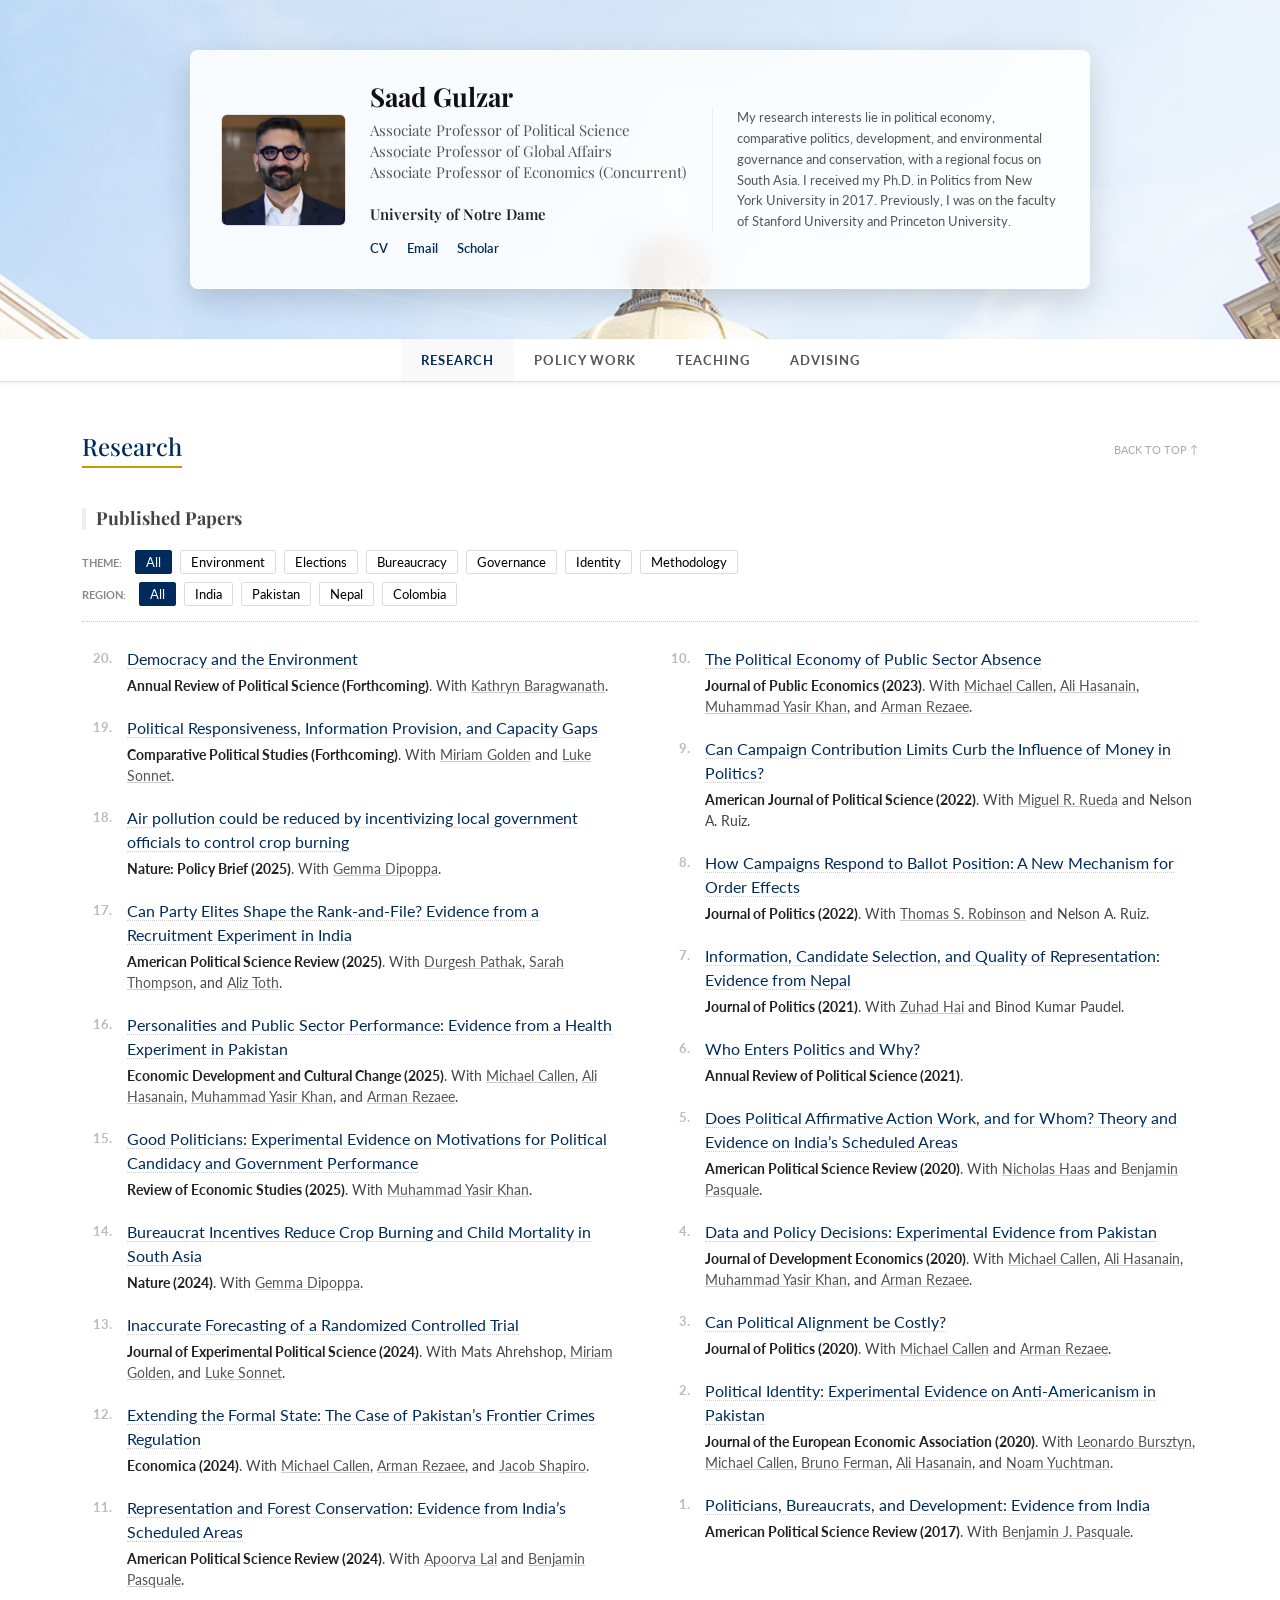
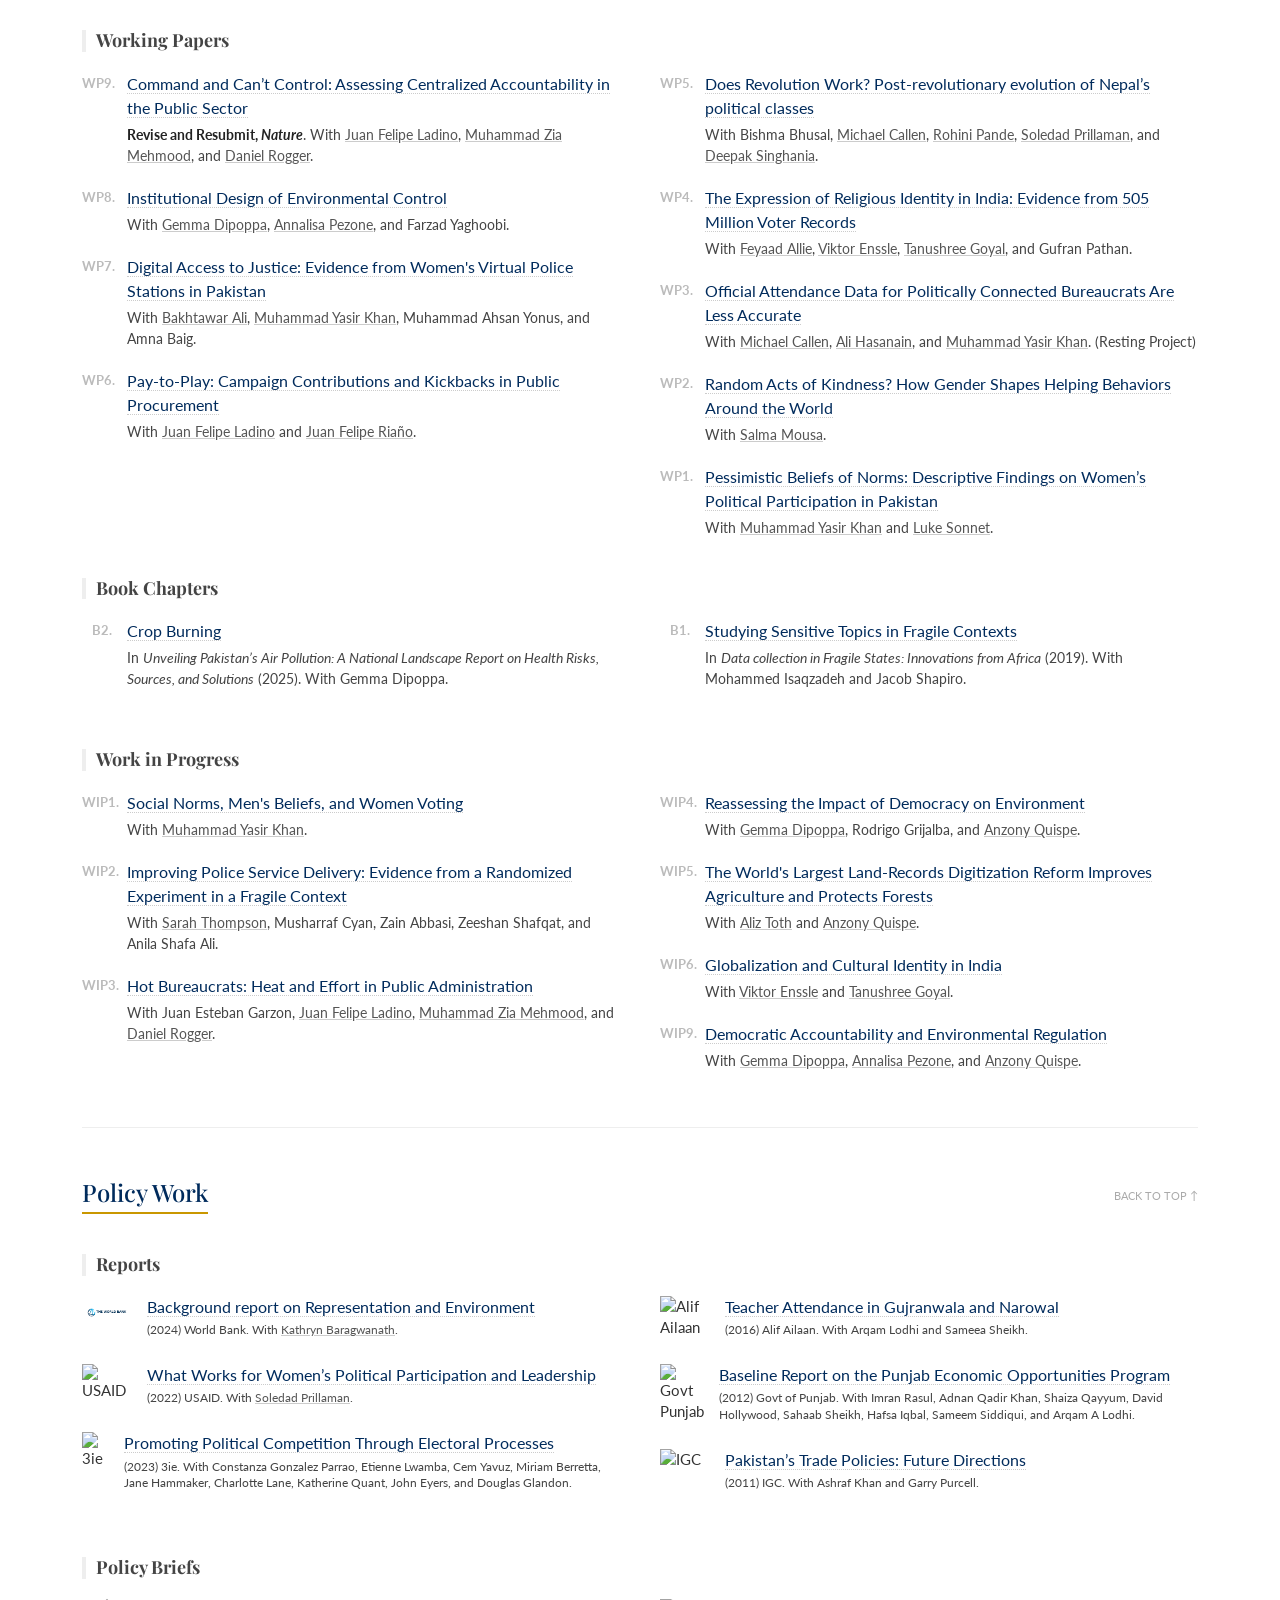
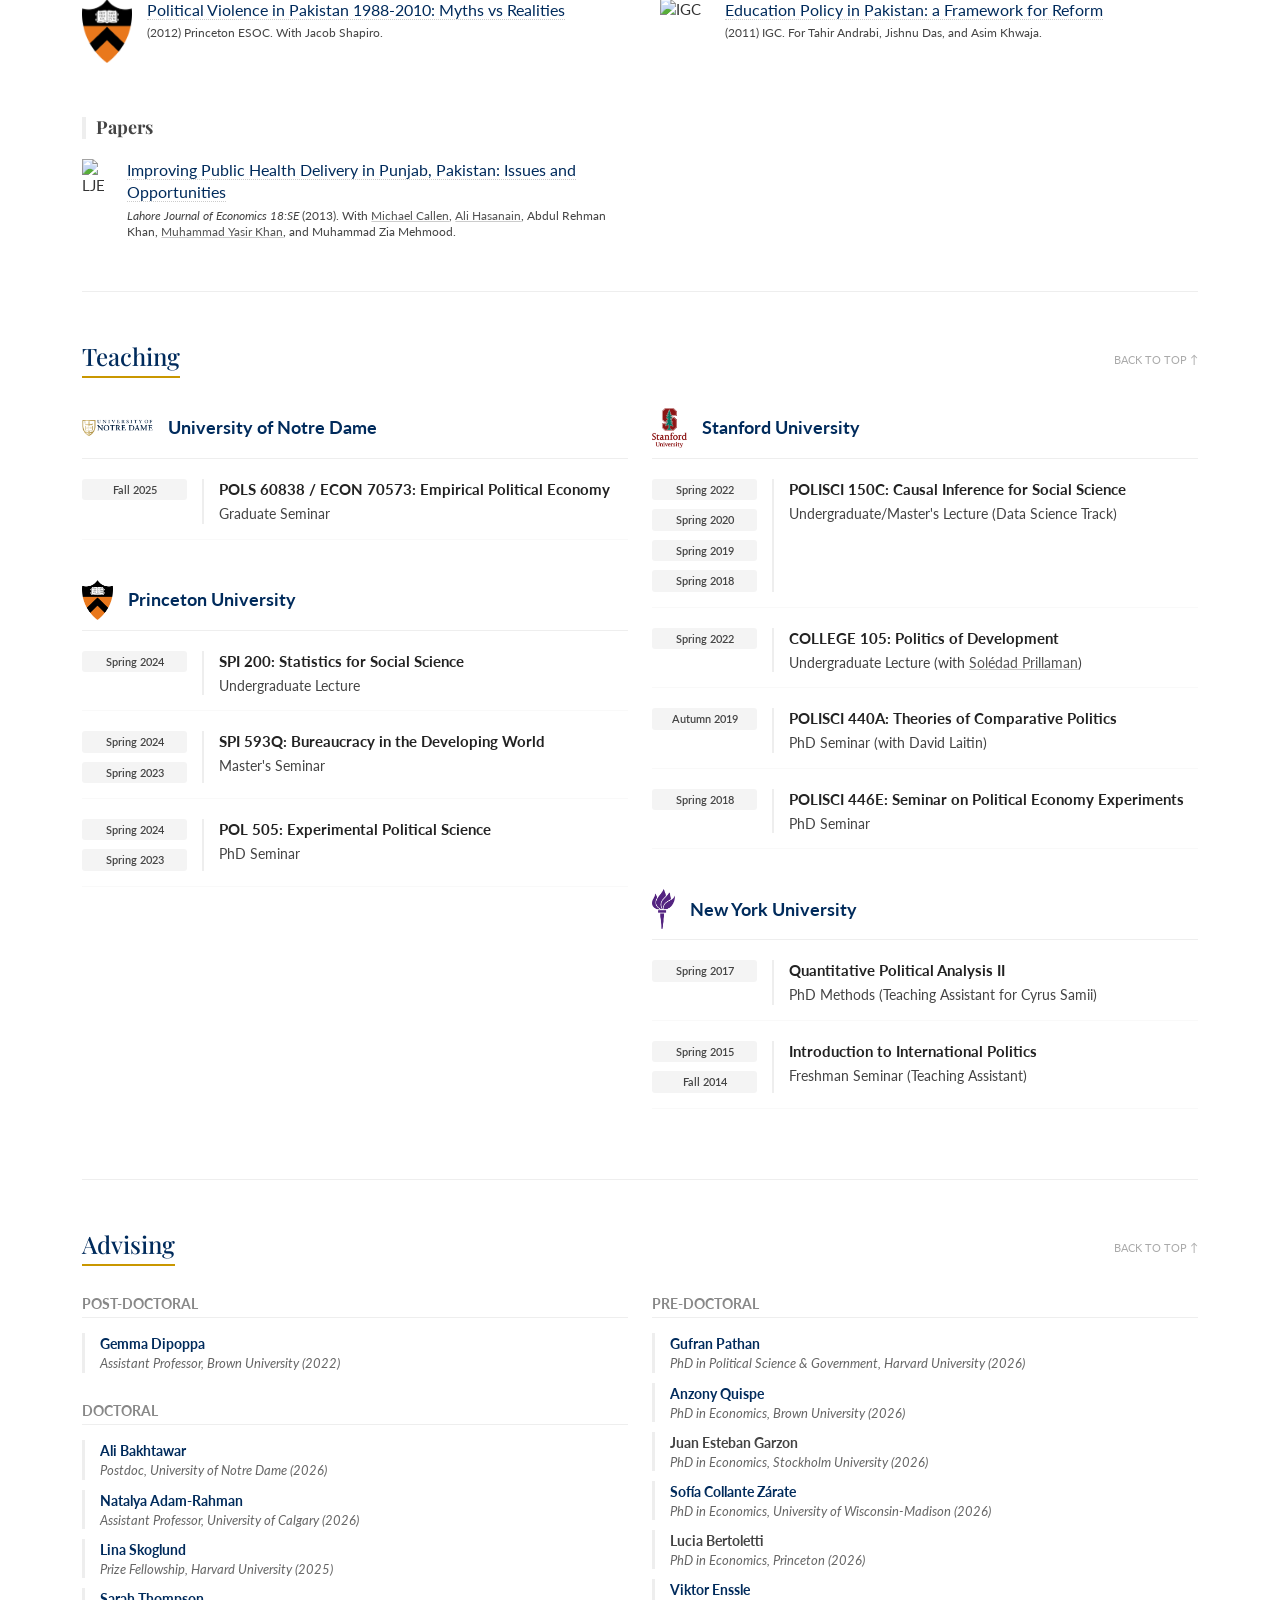
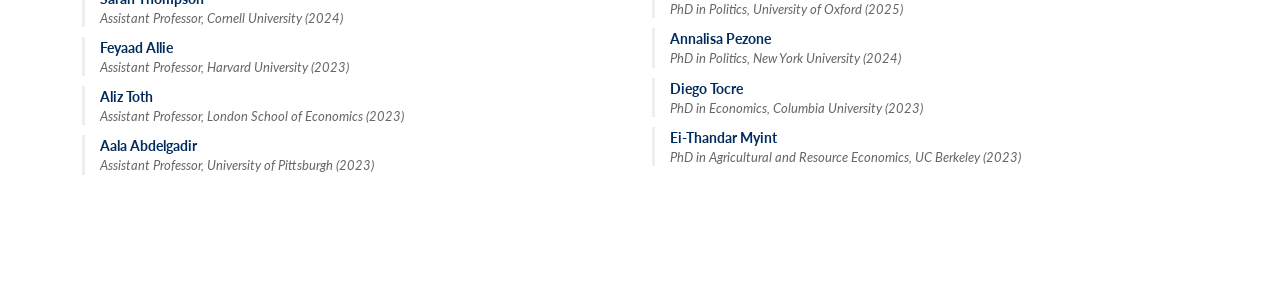
==== index.html @ e0cb3072 "Update WP7 links and abstract to DOI Replace local project page links for WP7 with the DOI (https://" ====
<!doctype html>
<html lang="en">
<head>
    <meta charset="utf-8">
    <meta name="viewport" content="width=device-width, initial-scale=1, shrink-to-fit=no">
    <title>Saad Gulzar - University of Notre Dame</title>

    <link href="https://fonts.googleapis.com/css2?family=Lato:wght@300;400;700&family=Playfair+Display:wght@400;700&display=swap" rel="stylesheet">
    
    <script src="https://kit.fontawesome.com/c353c259e6.js" crossorigin="anonymous"></script>
    <link href="https://cdn.jsdelivr.net/npm/bootstrap@5.2.3/dist/css/bootstrap.min.css" rel="stylesheet">

    <style>

        

        /* ABSTRACT ARROW STYLE */
        .abstract-icon {
            color: #ccc;
            font-size: 12px;
            margin-left: 8px;
            cursor: pointer;
            transition: color 0.2s, transform 0.2s;
        }
        .abstract-icon:hover {
            color: var(--nd-gold);
        }
        /* Rotates arrow when open */
        .abstract-icon.open {
            transform: rotate(180deg); 
            color: var(--nd-gold);
        }
        
        /* === NEW POLICY BADGES === */
        .type-badge {
            display: inline-block;
            font-size: 10px;
            font-weight: 700;
            text-transform: uppercase;
            letter-spacing: 1px;
            padding: 3px 8px;
            border-radius: 2px;
            margin-bottom: 6px;
            color: #fff;
        }
        .bg-paper { background-color: var(--nd-blue); }
        .bg-report { background-color: var(--nd-gold); }
        .bg-brief { background-color: #666; }
        
        
        /* === GLOBAL VARIABLES & RESET === */
        :root { --nd-blue: #002b5c; --nd-gold: #c99700; }
        html { scroll-behavior: smooth; }
        body { font-family: 'Lato', sans-serif; color: #333; background-color: #fff; line-height: 1.4; font-size: 15px; }
        a { color: var(--nd-blue); text-decoration: none; transition: color 0.2s; }
        a:hover { color: var(--nd-gold); }

        /* === BANNER (COMPACT & CLEAN) === */
        .banner-section { 
            background-image: url('img/banner.jpg'); /* ENSURE THIS FILE EXISTS */
            background-size: cover;
            background-position: center;
            background-attachment: fixed; /* Parallax effect */
            padding: 50px 0; /* Reduced padding for compact look */
            border-bottom: none; 
            color: #333;
        }
        .profile-box {
            /* Glassmorphism Effect */
            background-color: rgba(255, 255, 255, 0.85); 
            backdrop-filter: blur(12px); 
            -webkit-backdrop-filter: blur(12px);
            
            padding: 30px; /* Reduced internal padding */
            border-radius: 8px;
            box-shadow: 0 10px 30px rgba(0,0,0,0.15); 
            border: 1px solid rgba(255, 255, 255, 0.6); 
            
            max-width: 900px;
            margin: 0 auto;
        }
        /* Smaller profile image */
        .profile-img { 
            width: 125px; 
            height: auto; 
            border-radius: 6px; 
            border: 1px solid rgba(0,0,0,0.1); 
        }
        h1 { font-family: 'Playfair Display', serif; font-size: 26px; font-weight: 700; margin-bottom: 8px; color: #111; }
        
        /* CLEAN DESIGNATION (No Border) */
        .designation { 
            font-family: 'Playfair Display', serif; 
            font-size: 15px; 
            color: #555; 
            margin-bottom: 12px; 
            line-height: 1.4;
            /* Border removed */
        }
        .icon-row a { margin-right: 15px; font-weight: 600; font-size: 13px; color: var(--nd-blue); }
        .icon-row a:hover { color: var(--nd-gold); }

        /* === STICKY NAVIGATION === */
        .sticky-nav { 
            position: sticky; top: 0; background: #fff; z-index: 1000; 
            border-bottom: 1px solid #ddd; padding: 0;
            box-shadow: 0 2px 5px rgba(0,0,0,0.05);
        }
        .nav-link { color: #555; font-weight: 700; text-transform: uppercase; font-size: 13px; letter-spacing: 1px; padding: 12px 20px !important; }
        .nav-link:hover, .nav-link.active { color: var(--nd-blue); background: #f9f9f9; }

        /* === SECTION STYLING === */
        section { padding: 50px 0; border-bottom: 1px solid #eee; }
        .section-header { 
            font-family: 'Playfair Display', serif; 
            font-size: 24px; color: var(--nd-blue); 
            margin-bottom: 30px; 
            border-bottom: 2px solid var(--nd-gold); 
            display: inline-block; padding-bottom: 5px;
        }
        .sub-header {
            font-family: 'Playfair Display', serif;
            font-size: 18px; color: #444;
            margin-top: 40px; margin-bottom: 20px;
            font-weight: 700; border-left: 4px solid #eee; padding-left: 10px;
        }
        .back-to-top { float: right; font-size: 11px; text-transform: uppercase; color: #aaa; margin-top: 10px; }

        /* === RESEARCH LIST STYLES === */
        .item-row { margin-bottom: 18px; display: flex; align-items: flex-start; line-height: 1.5; }
        .item-number { width: 30px; font-weight: 700; color: #bbb; flex-shrink: 0; font-size: 13px; text-align: right; margin-right: 15px; padding-top: 2px; }
        
        /* Paper Title: Link style, not bold */
        .item-title { 
            font-weight: 400; /* Not bold */
            font-size: 16px; 
            color: var(--nd-blue); 
            text-decoration: none; 
            border-bottom: 1px dotted #ccc; /* Subtle hint it's a link */
        }
        .item-title:hover { 
            color: var(--nd-gold); 
            text-decoration: none; 
            border-bottom: 1px solid var(--nd-gold); 
        }

        /* Abstract Arrow */
        .abstract-trigger { 
            cursor: pointer; 
            color: var(--nd-gold); 
            font-size: 14px; 
            margin-left: 8px; 
            vertical-align: middle;
            transition: transform 0.2s;
            display: inline-block;
        }
        .abstract-trigger:hover { transform: translateY(2px); }

        /* Meta Data */
        .item-meta { font-size: 14px; color: #444; margin-top: 4px; }
        .item-meta strong { font-weight: 700; color: #222; } /* Journal/Year Bold */
        .item-meta a { color: #555; text-decoration: underline; text-decoration-color: #ccc; }
        .item-meta a:hover { color: var(--nd-blue); text-decoration-color: var(--nd-blue); }

        .abstract-text { display: none; background: #f9f9f9; padding: 15px; margin-top: 8px; border-left: 3px solid var(--nd-gold); font-size: 13px; line-height: 1.6; color: #555; }
        /* === FILTERS === */
        .filter-container { margin-bottom: 25px; padding-bottom: 15px; border-bottom: 1px dotted #ccc; font-size: 13px; }
        .filter-label { font-weight: 700; color: #888; margin-right: 10px; text-transform: uppercase; font-size: 11px; }
        .filter-btn { border: 1px solid #ddd; background: #fff; padding: 2px 10px; margin-right: 5px; border-radius: 2px; cursor: pointer; transition: all 0.2s; }
        .filter-btn:hover { background: #f0f0f0; }
        .filter-btn.active { background: var(--nd-blue); color: #fff; border-color: var(--nd-blue); }

        /* === POLICY LIST (Compact) === */
        .policy-item { 
            display: flex; 
            align-items: flex-start; 
            margin-bottom: 25px; 
            -webkit-column-break-inside: avoid; /* Chrome, Safari */
            page-break-inside: avoid;           /* Legacy */
            break-inside: avoid;                /* Standard */
        }
        .policy-logo { width: 60px; margin-right: 20px; mix-blend-mode: multiply; }
        .policy-type { font-size: 10px; text-transform: uppercase; letter-spacing: 1px; color: var(--nd-gold); font-weight: 700; display: block; }

        /* === TEACHING LIST (Timeline) === */
        .teach-item { display: flex; margin-bottom: 20px; border-bottom: 1px solid #f9f9f9; padding-bottom: 15px; }
        .teach-left { width: 120px; flex-shrink: 0; padding-right: 15px; display: flex; flex-direction: column; gap: 5px; }
        .teach-right { flex-grow: 1; border-left: 2px solid #eee; padding-left: 15px; }
        .syl-btn { background: #f4f4f4; color: #444; font-size: 11px; padding: 3px 8px; border-radius: 3px; display: block; text-align: center; font-weight: 600; }
        .syl-btn:hover { background: var(--nd-blue); color: white; }
        .univ-logo-header { display: flex; align-items: center; margin-bottom: 20px; margin-top: 30px; border-bottom: 1px solid #eee; padding-bottom: 10px; }
        .univ-logo-img { height: 40px; width: auto; margin-right: 15px; }

        /* === ADVISING LIST === */
        .adv-list { list-style: none; padding: 0; margin: 0; }
        .adv-item { margin-bottom: 10px; padding-left: 15px; border-left: 3px solid #eee; }
        .adv-item:hover { border-left-color: var(--nd-gold); }
        .adv-name { font-weight: 700; color: var(--nd-blue); font-size: 14px; }
        .adv-role { font-size: 13px; color: #666; font-style: italic; }

    </style>
</head>
<body data-bs-spy="scroll" data-bs-target="#main-nav" tabindex="0">

    <div id="top"></div>

    <div class="banner-section">
        <div class="container">
            <div class="profile-box">
                <div class="row align-items-center">
                    <div class="col-md-auto text-center">
                        <img src="img/profile.jpg" class="profile-img" alt="Saad Gulzar">
                    </div>
                    <div class="col-md">
                        <h1>Saad Gulzar</h1>
                        <div class="designation">
                            Associate Professor of Political Science<br>
                            Associate Professor of Global Affairs<br>
                            Associate Professor of Economics (Concurrent)<br>
                            <br>
                            <span style="color:#222; font-weight:600;">University of Notre Dame</span>
                        </div>
                        <div class="icon-row">
                            <a href="https://www.dropbox.com/s/llr8e84hqq7j7yv/Saad%20Gulzar_CV.pdf?raw=1"><i class="fas fa-file-alt"></i> CV</a>
                            <a href="mailto:sgulzar@nd.edu"><i class="fa-solid fa-envelope"></i> Email</a>
                            <a href="https://scholar.google.com/citations?user=EDq5FvQAAAAJ"><i class="fas fa-graduation-cap"></i> Scholar</a>
                        </div>
                    </div>
                    <div class="col-md-5 ps-4" style="font-size:13px; color:#555; border-left:1px solid #eee; line-height:1.6;">
                        My research interests lie in political economy, comparative politics, development, and environmental governance and conservation, with a regional focus on South Asia. I received my Ph.D. in Politics from New York University in 2017. Previously, I was on the faculty of Stanford University and Princeton University.
                    </div>
                </div>
            </div>
        </div>
    </div>

    <nav id="main-nav" class="sticky-nav">
        <div class="container">
            <ul class="nav justify-content-center">
                <li><a class="nav-link" href="#research">Research</a></li>
                <li><a class="nav-link" href="#policy">Policy Work</a></li>
                <li><a class="nav-link" href="#teaching">Teaching</a></li>
                <li><a class="nav-link" href="#advising">Advising</a></li>
            </ul>
        </div>
    </nav>

    <div class="container">
   


<section id="research">
            <a href="#top" class="back-to-top">Back to top ↑</a>
            <h2 class="section-header">Research</h2>

            <h3 class="sub-header" style="margin-top: 10px; margin-bottom: 20px;">Published Papers</h3>

            <div class="filter-container">
                <div class="mb-2">
                    <span class="filter-label">Theme:</span>
                    <button class="filter-btn active" onclick="setTheme('all', this)">All</button>
                    <button class="filter-btn" onclick="setTheme('env', this)">Environment</button>
                    <button class="filter-btn" onclick="setTheme('elec', this)">Elections</button>
                    <button class="filter-btn" onclick="setTheme('bur', this)">Bureaucracy</button>
                    <button class="filter-btn" onclick="setTheme('gov', this)">Governance</button>
                    <button class="filter-btn" onclick="setTheme('id', this)">Identity</button>
                    <button class="filter-btn" onclick="setTheme('meth', this)">Methodology</button>
                </div>
                <div>
                    <span class="filter-label">Region:</span>
                    <button class="filter-btn active" onclick="setRegion('all', this)">All</button>
                    <button class="filter-btn" onclick="setRegion('india', this)">India</button>
                    <button class="filter-btn" onclick="setRegion('pak', this)">Pakistan</button>
                    <button class="filter-btn" onclick="setRegion('nepal', this)">Nepal</button>
                    <button class="filter-btn" onclick="setRegion('col', this)">Colombia</button>
                </div>
            </div>
            
            <div id="published-list" class="two-column-list">

                <div class="item-row theme-env theme-elec region-global">
                    <div class="item-number">20.</div>
                    <div class="item-content">
                        <a href="https://www.dropbox.com/scl/fi/ixtd61dhbb4wusa5i7g0f/BaragwanathGulzar_ARPS.pdf?rlkey=s36r2eizps2vbx0x2klvs8dus&raw=1" class="item-title" target="_blank">Democracy and the Environment</a>
                        <i class="fas fa-chevron-down abstract-trigger" onclick="toggleAbs('abs20')"></i>
                        <div class="item-meta">
                            <strong>Annual Review of Political Science (Forthcoming)</strong>. With <a href="https://kathrynbaragwanath.com/">Kathryn Baragwanath</a>.
                        </div>
                        <div id="abs20" class="abstract-text">
                            We survey research on the relationship between democracy and the environment. The first part of our review examines how democratic systems influence environmental outcomes. We show scholars find, at best, a weakly positive correlation between democracy and environment, with little support for the proposed Democratic Environmental Kuznets Curve, a finding we confirm with new data. We argue that democracy is too coarse a category to capture variation in environmental outcomes. Therefore, the second part of the review surveys how specific institutional features structure principal-agent relationships between citizens, leaders, and organized groups. We showcase that effective environmental governance depends on institutions that align incentives, reduce informational asymmetries, and match temporal horizons. These can arise in democracies but can also, under particular conditions, appear in autocratic contexts such as China, where state capacity and political incentives have aligned to produce targeted improvements. We conclude by identifying key open questions and promising directions for future research.
                            <div class="mt-3 pt-2 border-top small">
                                <a href="https://doi.org/10.1146/annurev-polisci-100325-075938" target="_blank" style="font-weight:700; text-transform:uppercase; font-size:11px;">LINK TO JOURNAL <i class="fas fa-external-link-alt fa-xs"></i></a>
                            </div>
                        </div>
                    </div>
                </div>

                <div class="item-row theme-elec region-pak">
                    <div class="item-number">19.</div>
                    <div class="item-content">
                        <a href="https://www.dropbox.com/scl/fi/bfklqn3u2ifhl5fsngqno/GoldenGulzarSonnet_Capacity.pdf?rlkey=86t9r06hsjur8zs43l7enwdh1&raw=1" class="item-title" target="_blank">Political Responsiveness, Information Provision, and Capacity Gaps</a>
                        <i class="fas fa-chevron-down abstract-trigger" onclick="toggleAbs('abs19')"></i>
                        <div class="item-meta">
                            <strong>Comparative Political Studies (Forthcoming)</strong>. With <a href="http://www.golden.polisci.ucla.edu/">Miriam Golden</a> and <a href="http://lukesonnet.github.io/">Luke Sonnet</a>.
                        </div>
                        <div id="abs19" class="abstract-text">
                            To investigate whether lack of information is one reason politicians may be unresponsive to voter preferences, we conduct a randomized control trial with senior politicians in Pakistan that collects citizen preferences using Interactive Voice Response (IVR). IVR allows politicians to script questions for citizens and allows the latter to respond on their cell phones. There is strong politician interest in soliciting opinions via IVR; additionally, response rates by citizens are relatively high. Nonetheless, politicians fail to use the new information to modify on-the-ground engagement with voters or service delivery. Nor do we observe improvements in citizen evaluations of politicians or in their electoral support for them. A forecasting exercise shows that experts find these null outcomes unexpected. Our findings reveal that even eager and informed politicians may be unable to respond to citizen preferences due to institutional capacity constraints, highlighting limits of information-centric theories of accountability.
                            <div class="mt-3 pt-2 border-top small">
                                <a href="https://doi.org/10.1177/00104140251381745" target="_blank" style="font-weight:700; text-transform:uppercase; font-size:11px; display:block; margin-bottom:8px;">LINK TO JOURNAL <i class="fas fa-external-link-alt fa-xs"></i></a>
                                <ul class="list-unstyled mb-0 text-muted">
                                    <li><i class="fas fa-angle-right fa-xs me-2"></i><a href="https://www.povertyactionlab.org/evaluation/using-mobile-phones-connect-politicians-and-voters-pakistan">Project summary at JPAL</a></li>
                                    <li><i class="fas fa-angle-right fa-xs me-2"></i><span>Pilot report for IGC</span></li>
                                </ul>
                            </div>
                        </div>
                    </div>
                </div>

                <div class="item-row theme-env theme-gov theme-bur region-pak">
                    <div class="item-number">18.</div>
                    <div class="item-content">
                        <a href="https://www.dropbox.com/scl/fi/7059fqn1aoxunnb6hs4h4/DippopaGulzar_PolicyBrief.pdf?rlkey=cn2u61fiz8bnhqkfymaqf0omv&raw=1" class="item-title" target="_blank">Air pollution could be reduced by incentivizing local government officials to control crop burning</a>
                        <i class="fas fa-chevron-down abstract-trigger" onclick="toggleAbs('abs18')"></i>
                        <div class="item-meta">
                            <strong>Nature: Policy Brief (2025)</strong>. With <a href="https://www.gemmadipoppa.com/">Gemma Dipoppa</a>.
                        </div>
                        <div id="abs18" class="abstract-text">
                            Crop-residue burning in South Asia decreases by up to 14.5% when smoke from fires would affect bureaucrats’ home districts instead of neighbouring ones. Bureaucratic action to punish farmers deters future fires by a further 13%. Thus, using administrator incentives to control crop burning could guide policy towards improving air quality and reducing infant and child mortality.
                            <div class="mt-3 pt-2 border-top small">
                                <a href="https://doi.org/10.1038/d41586-025-02545-3" target="_blank" style="font-weight:700; text-transform:uppercase; font-size:11px;">LINK TO JOURNAL <i class="fas fa-external-link-alt fa-xs"></i></a>
                            </div>
                        </div>
                    </div>
                </div>

                <div class="item-row theme-elec theme-id region-india">
                    <div class="item-number">17.</div>
                    <div class="item-content">
                        <a href="https://www.dropbox.com/scl/fi/9a0sbyf839moe3bq4jcnb/GulzarPathakThompsonToth_RankandFile.pdf?rlkey=qjqd2mg7ds2kgl7un56fzqibn&raw=1" class="item-title" target="_blank">Can Party Elites Shape the Rank-and-File? Evidence from a Recruitment Experiment in India</a>
                        <i class="fas fa-chevron-down abstract-trigger" onclick="toggleAbs('abs17')"></i>
                        <div class="item-meta">
                            <strong>American Political Science Review (2025)</strong>. With <a href="http://aamaadmiparty.org/teams/durgesh-pathak/">Durgesh Pathak</a>, <a href="http://www.sarahthompson.info/">Sarah Thompson</a>, and <a href="http://aliztoth.com/">Aliz Toth</a>.
                        </div>
                        <div id="abs17" class="abstract-text">
                            Recruiting a large number of ground workers is crucial for running effective modern election campaigns. It is unclear if party leaders can shape the quality and quantity of the unpaid rank-and-file workforce as they can with prized nominations for candidates. We analyze a field experiment conducted by an Indian party that randomized recruitment messages reaching 1% of a 13-million-person electorate to join its rank-and-file. Contrary to concerns that parties can only attract a few poor-quality volunteers, we show that elite efforts can shape the rank-and-file. In fact, specific strategies can increase the size, enhance the gender and ethnic diversity, and broaden the education and political skills of recruits. Strategies that signal gender inclusiveness have a lasting impact on some dimensions up to three years later. Taken together, this paper provides the first causal evidence that rank-and-file recruitment is an opportunity for elites to shape long-term party development.
                            <div class="mt-3 pt-2 border-top small">
                                <a href="https://doi.org/10.1017/S0003055424000649" target="_blank" style="font-weight:700; text-transform:uppercase; font-size:11px;">LINK TO JOURNAL <i class="fas fa-external-link-alt fa-xs"></i></a>
                            </div>
                        </div>
                    </div>
                </div>

                <div class="item-row theme-bur theme-gov region-pak">
                    <div class="item-number">16.</div>
                    <div class="item-content">
                        <a href="https://www.journals.uchicago.edu/doi/10.1086/731673" class="item-title" target="_blank">Personalities and Public Sector Performance: Evidence from a Health Experiment in Pakistan</a>
                        <i class="fas fa-chevron-down abstract-trigger" onclick="toggleAbs('abs16')"></i>
                        <div class="item-meta">
                            <strong>Economic Development and Cultural Change (2025)</strong>. With <a href="https://sites.google.com/view/michaelcallen/home">Michael Callen</a>, <a href="http://www.alihasanain.com/">Ali Hasanain</a>, <a href="https://sites.google.com/view/yasirkhan">Muhammad Yasir Khan</a>, and <a href="http://econweb.ucsd.edu/~arezaee/">Arman Rezaee</a>.
                        </div>
                        <div id="abs16" class="abstract-text">
                            This paper provides evidence that the personalities of policymakers matter for policy. Three results support the relevance of personalities for policy. First, doctors with higher Big Five and Perry Public Sector Motivation scores attend work more and falsify inspection reports less. Second, health inspectors who score higher on these measures exhibit larger treatment responses to increased monitoring. Last, senior health officials with higher personality scores respond more to data on staff absence by compelling better subsequent attendance. These results suggest that interpersonal differences matter are consequential for state performance.
                            <div class="mt-3 pt-2 border-top small">
                                <a href="https://www.journals.uchicago.edu/doi/10.1086/731673" target="_blank" style="font-weight:700; text-transform:uppercase; font-size:11px; display:block; margin-bottom:8px;">LINK TO JOURNAL <i class="fas fa-external-link-alt fa-xs"></i></a>
                                <ul class="list-unstyled mb-0 text-muted">
                                    <li><i class="fas fa-angle-right fa-xs me-2"></i><a href="http://cega.berkeley.edu/research/worker-personalities-and-health-system-quality-in-pakistan/">Paper summary at CEGA, University of California</a></li>
                                    <li><i class="fas fa-angle-right fa-xs me-2"></i><span>Project Brief at IGC</span></li>
                                    <li><i class="fas fa-angle-right fa-xs me-2"></i><a href="http://www.theguardian.com/global-development-professionals-network/2014/sep/09/personality-test-public-health-pakistan">Coverage in The Guardian</a></li>
                                    <li><i class="fas fa-angle-right fa-xs me-2"></i><span>Blog post at IDEAS</span></li>
                                </ul>
                            </div>
                        </div>
                    </div>
                </div>

                <div class="item-row theme-elec theme-gov region-pak">
                    <div class="item-number">15.</div>
                    <div class="item-content">
                        <a href="https://www.dropbox.com/scl/fi/dvhpeg778crdrwew4f60p/gulzarkhan_goodpoliticians.pdf?rlkey=rerhgpmy1gdnab1bviy7dpv5p&raw=1" class="item-title" target="_blank">Good Politicians: Experimental Evidence on Motivations for Political Candidacy and Government Performance</a>
                        <i class="fas fa-chevron-down abstract-trigger" onclick="toggleAbs('abs15')"></i>
                        <div class="item-meta">
                            <strong>Review of Economic Studies (2025)</strong>. With <a href="https://sites.google.com/view/yasirkhan">Muhammad Yasir Khan</a>.
                        </div>
                        <div id="abs15" class="abstract-text">
                            How can we motivate good politicians – those that will carry out policy that is responsive to citizens’ preferences – to enter politics? In a field experiment in Pakistan, we vary how political office is portrayed to ordinary citizens. Emphasizing prosocial motives for holding political office instead of personal returns – such as the ability to help others versus enhancing one’s own respect and status – raises the likelihood that individuals run for office and that voters elect them. A year later, the treatment improves the alignment of policy with citizens’ preferences. These effects emerge only when treatments are randomly delivered in a public setting. Taken together, the results demonstrate that how politics is perceived shapes who decides to run for office, who is elected, as well the policies that democracies deliver.
                            <div class="mt-3 pt-2 border-top small">
                                <a href="https://doi.org/10.1093/restud/rdae026" target="_blank" style="font-weight:700; text-transform:uppercase; font-size:11px; display:block; margin-bottom:8px;">LINK TO JOURNAL <i class="fas fa-external-link-alt fa-xs"></i></a>
                                <ul class="list-unstyled mb-0 text-muted">
                                    <li><i class="fas fa-angle-right fa-xs me-2"></i><a href="http://www.livemint.com/Opinion/2nOI11W7RBx9pseHpf5QJJ/Understanding-why-people-contest-elections.html">Blog in Mint</a></li>
                                    <li><i class="fas fa-angle-right fa-xs me-2"></i><a href="https://www.povertyactionlab.org/evaluation/why-do-citizens-become-politicians-experimental-evidence-candidacy-pakistan">Project Summary at JPAL</a></li>
                                    <li><i class="fas fa-angle-right fa-xs me-2"></i><a href="https://www.socialscienceregistry.org/trials/685">AEA RCT Registry Entry</a></li>
                                    <li><i class="fas fa-angle-right fa-xs me-2"></i><a href="http://egap.org/registration/1576">EGAP RCT Registry Entry</a></li>
                                    <li><i class="fas fa-angle-right fa-xs me-2"></i><a href="https://www.youtube.com/watch?v=ODIb3shgpIU">Presentation at LUMS (YouTube)</a></li>
                                </ul>
                            </div>
                        </div>
                    </div>
                </div>

                <div class="item-row theme-env region-pak">
                    <div class="item-number">14.</div>
                    <div class="item-content">
                        <a href="https://www.dropbox.com/scl/fi/nraik78v5qjja37604buk/DipoppaGulzar_Nature.pdf?rlkey=hkczivo1qbx8fttjjgn1u0qrz&raw=1" class="item-title" target="_blank">Bureaucrat Incentives Reduce Crop Burning and Child Mortality in South Asia</a>
                        <i class="fas fa-chevron-down abstract-trigger" onclick="toggleAbs('abs14')"></i>
                        <div class="item-meta">
                            <strong>Nature (2024)</strong>. With <a href="https://www.gemmadipoppa.com/">Gemma Dipoppa</a>.
                        </div>
                        <div id="abs14" class="abstract-text">
                            Air pollution in South Asia is one of the largest health emergencies on the planet, responsible for two million deaths every year. Crop residue burning accounts for 40-60% of peak pollution during the winter harvest months. Despite being illegal, this practice remains widespread. Any solution to curb the problem necessitates government action at scale. We study whether leveraging the incentives of bureaucrats tasked with controlling burning can mitigate this phenomenon. Using a decade of wind, fire, and health data from satellites and DHS surveys, we show that crop burning responds to bureaucrats’ incentives: fires increase by 15% when wind is most likely to direct pollution to neighboring jurisdictions and decreases by 14.5% when it pollutes their own. These effects intensify with stronger bureaucratic incentives and capacity. We also find that bureaucrat action against burning deters future polluters, further reducing fires by 13%. Finally, using an atmospheric model, we estimate that a 1 log increase in in-utero exposure to pollution from burning increases child mortality by 30-36 deaths per 1,000 births, underscoring the importance of bureaucrat action. Contrary to growing beliefs that the problem of crop burning is intractable, these findings highlight specific ways in which existing bureaucrats, when properly incentivized, can improve environmental management and public health outcomes.
                            <div class="mt-3 pt-2 border-top small">
                                <a href="https://doi.org/10.1038/s41586-024-08046-z" target="_blank" style="font-weight:700; text-transform:uppercase; font-size:11px;">LINK TO JOURNAL <i class="fas fa-external-link-alt fa-xs"></i></a>
                            </div>
                        </div>
                    </div>
                </div>

                <div class="item-row theme-meth region-global">
                    <div class="item-number">13.</div>
                    <div class="item-content">
                        <a href="https://doi.org/10.1017/XPS.2023.28" class="item-title" target="_blank">Inaccurate Forecasting of a Randomized Controlled Trial</a>
                        <i class="fas fa-chevron-down abstract-trigger" onclick="toggleAbs('abs13')"></i>
                        <div class="item-meta">
                            <strong>Journal of Experimental Political Science (2024)</strong>. With Mats Ahrehshop, <a href="http://www.golden.polisci.ucla.edu/">Miriam Golden</a>, and <a href="http://lukesonnet.github.io/">Luke Sonnet</a>.
                        </div>
                        <div id="abs13" class="abstract-text">
                            We report results of a forecasting experiment about a randomized controlled trial that was conducted in the field. The experiment asks Ph.D. students, faculty, and policy practitioners to forecast (1) compliance rates for the RCT and (2) treatment effects of the intervention. The forecasting experiment randomizes the order of questions about compliance and treatment effects and the provision of information that a pilot experiment had been conducted which produced null results. Forecasters were excessively optimistic about treatment effects and unresponsive to item order as well as to information about a pilot. Those who declare themselves expert in the area relevant to the intervention are particularly resistant to new information that the treatment is ineffective. We interpret our results as suggesting that we should exercise caution when undertaking expert forecasting, since experts may have unrealistic expectations and may be inflexible in altering these even when provided new information.
                            <div class="mt-3 pt-2 border-top small">
                                <a href="https://doi.org/10.1017/XPS.2023.28" target="_blank" style="font-weight:700; text-transform:uppercase; font-size:11px;">LINK TO JOURNAL <i class="fas fa-external-link-alt fa-xs"></i></a>
                            </div>
                        </div>
                    </div>
                </div>

                <div class="item-row theme-gov region-pak">
                    <div class="item-number">12.</div>
                    <div class="item-content">
                        <a href="https://www.dropbox.com/scl/fi/opyyjxn3rxb1zmg0etdx8/CallenGulzarRezaeeShapiro_FCR.pdf?rlkey=lbyxd46z1lrnnl7ng2kjo8ykw&raw=1" class="item-title" target="_blank">Extending the Formal State: The Case of Pakistan’s Frontier Crimes Regulation</a>
                        <i class="fas fa-chevron-down abstract-trigger" onclick="toggleAbs('abs12')"></i>
                        <div class="item-meta">
                            <strong>Economica (2024)</strong>. With <a href="https://sites.google.com/view/michaelcallen/home">Michael Callen</a>, <a href="https://armanrezaee.github.io/">Arman Rezaee</a>, and <a href="http://princeton.edu/~jns/">Jacob Shapiro</a>.
                        </div>
                        <div id="abs12" class="abstract-text">
                            Why do modern states allow parts of their territory to be governed by non-state actors? We explore this using the Frontier Crimes Regulation (FCR) in Pakistan, a British Colonial law only abrogated in 2018, that left governance to pre-colonial tribal councils in large parts of modern day Pakistan. In areas where the FCR did not apply, the British and Pakistani state built modern political and bureaucratic institutions. Using primary legal documents, we build a dataset of when and where FCR applied between 1901 and 2012. The territorial extent of the formal state is both cleanly demarcated by this law and varies substantially over time, permitting an empirical examination of the determinants of state control. The data reveal that the Green Revolution’s potential to transform agriculture played a major role in extending the formal state. The law was repealed from areas where agricultural productivity stood to benefit the most from the Green Revolution during 1960s. This is consistent with a model where technological changes that shift the returns to control influence where states choose to govern.
                            <div class="mt-3 pt-2 border-top small">
                                <a href="https://doi.org/10.1111/ecca.12527" target="_blank" style="font-weight:700; text-transform:uppercase; font-size:11px;">LINK TO JOURNAL <i class="fas fa-external-link-alt fa-xs"></i></a>
                            </div>
                        </div>
                    </div>
                </div>

                <div class="item-row theme-env theme-gov theme-id region-india">
                    <div class="item-number">11.</div>
                    <div class="item-content">
                        <a href="https://doi.org/10.1017/S0003055423000758" class="item-title" target="_blank">Representation and Forest Conservation: Evidence from India’s Scheduled Areas</a>
                        <i class="fas fa-chevron-down abstract-trigger" onclick="toggleAbs('abs11')"></i>
                        <div class="item-meta">
                            <strong>American Political Science Review (2024)</strong>. With <a href="https://apoorvalal.github.io/">Apoorva Lal</a> and <a href="http://www.benpasquale.com/">Benjamin Pasquale</a>.
                        </div>
                        <div id="abs11" class="abstract-text">
                            How does political representation affect conservation? We argue that the mixed evidence in the literature may be driven by institutional arrangements that provide authority to marginalized communities, but do not make adequate arrangements to truly boost their voice in resource management. We study a 1996 law that created local government councils with mandated representation for India’s Scheduled Tribes, a community of 100 million. Using difference-in-differences designs, we find that the dramatic increase in ST representation led to a substantial increase in tree cover and a reduction in deforestation. We present suggestive evidence that representation enabled marginalized communities to better pursue their interests, which, unlike commercial operations such as mining, are compatible with forest conservation. While conservation policy tends to stress environmentally-focused institutions, we suggest more attention be given to umbrella institutions, such as political representation, which can address conservation and development for marginalized communities in tandem.
                            <div class="mt-3 pt-2 border-top small">
                                <a href="https://doi.org/10.1017/S0003055423000758" target="_blank" style="font-weight:700; text-transform:uppercase; font-size:11px; display:block; margin-bottom:8px;">LINK TO JOURNAL <i class="fas fa-external-link-alt fa-xs"></i></a>
                                <ul class="list-unstyled mb-0 text-muted">
                                    <li><i class="fas fa-angle-right fa-xs me-2"></i>Winner of the Paul A. Sabatier Best Award for best conference paper on science, technology, & environmental politics</li>
                                    <li><i class="fas fa-angle-right fa-xs me-2"></i><a href="https://youtu.be/U8csk3-quXI">Presentation at CEGA Evidence2Action Summit</a></li>
                                    <li><i class="fas fa-angle-right fa-xs me-2"></i><a href="https://youtu.be/7fFuyJoHcDs">Presentation at Asoka University, TCDP</a></li>
                                </ul>
                            </div>
                        </div>
                    </div>
                </div>

                <div class="item-row theme-bur theme-gov theme-elec region-pak">
                    <div class="item-number">10.</div>
                    <div class="item-content">
                        <a href="https://doi.org/10.1016/j.jpubeco.2022.104787" class="item-title" target="_blank">The Political Economy of Public Sector Absence</a>
                        <i class="fas fa-chevron-down abstract-trigger" onclick="toggleAbs('abs10')"></i>
                        <div class="item-meta">
                            <strong>Journal of Public Economics (2023)</strong>. With <a href="https://sites.google.com/view/michaelcallen/home">Michael Callen</a>, <a href="http://www.alihasanain.com/">Ali Hasanain</a>, <a href="https://sites.google.com/view/yasirkhan">Muhammad Yasir Khan</a>, and <a href="https://armanrezaee.github.io/">Arman Rezaee</a>.
                        </div>
                        <div id="abs10" class="abstract-text">
                            The paper examines how politics relates to public sector absenteeism, a chronic and intractable public service delivery problem in many developing countries. In Punjab, Pakistan, we document that political interference routinely protects doctors from sanction in the health bureaucracy, while personal connections between doctors and politicians and a lack of political competition are associated with more doctor absence. We then examine how politics impacts the success of an at-scale policy reform to combat absenteeism. We find that the reform was more effective at increasing doctor atten- dance in politically competitive constituencies, both through increased monitoring and through senior health officials more effectively responding to data on poor performing health facilities. Our results demonstrate that politics can block the success of reform; instead of lifting the poor performers up, the reform improved places that were already performing better than others. The evidence collectively points to the fundamental importance of accounting for political incentives for policy design and implementation.
                            <div class="mt-3 pt-2 border-top small">
                                <a href="https://doi.org/10.1016/j.jpubeco.2023.104816" target="_blank" style="font-weight:700; text-transform:uppercase; font-size:11px; display:block; margin-bottom:8px;">LINK TO JOURNAL <i class="fas fa-external-link-alt fa-xs"></i></a>
                                <ul class="list-unstyled mb-0 text-muted">
                                    <li><i class="fas fa-angle-right fa-xs me-2"></i><a href="http://voxeu.org/article/problem-public-sector-absenteeism">Blog post on the paper at Vox EU</a></li>
                                    <li><i class="fas fa-angle-right fa-xs me-2"></i><a href="http://www.povertyactionlab.org/evaluation/using-technology-based-solution-reduce-public-health-worker-absenteeism-pakistan">Paper Summary at JPAL</a></li>
                                </ul>
                            </div>
                        </div>
                    </div>
                </div>

                <div class="item-row theme-elec theme-gov region-col">
                    <div class="item-number">9.</div>
                    <div class="item-content">
                        <a href="https://www.dropbox.com/s/zx7569tabk52ipg/gulzarruedaruiz_campaign_contributions_limits_ajps.pdf?raw=1" class="item-title" target="_blank">Can Campaign Contribution Limits Curb the Influence of Money in Politics?</a>
                        <i class="fas fa-chevron-down abstract-trigger" onclick="toggleAbs('abs9')"></i>
                        <div class="item-meta">
                            <strong>American Journal of Political Science (2022)</strong>. With <a href="http://miguelrueda.net/">Miguel R. Rueda</a> and Nelson A. Ruiz.
                        </div>
                        <div id="abs9" class="abstract-text">
                            Over 40% of countries around the world have adopted limits on campaign contributions to curb the influence of money in politics. Yet, we have limited knowledge of whether and how these limits achieve this goal. Using a regression discontinuity design that exploits institutional rules on contribution limits in Colombian municipalities, we show that looser limits increase the number of public contracts assigned to donors to the elected candidate. This is explained by looser limits increasing the influence of top donors over the elected candidate, rather than reducing electoral competition or changing who is elected to office. We further show that looser limits worsen the quality of public contracts given to the winner’s donors: These contracts are more likely to run over their stipulated costs. Overall, this article links looser campaign contribution limits, donor kickbacks, and worse performance of contracts awarded to donors.
                            <div class="mt-3 pt-2 border-top small">
                                <a href="https://doi.org/10.1111/ajps.12596" target="_blank" style="font-weight:700; text-transform:uppercase; font-size:11px; display:block; margin-bottom:8px;">LINK TO JOURNAL <i class="fas fa-external-link-alt fa-xs"></i></a>
                                <ul class="list-unstyled mb-0 text-muted">
                                    <li><i class="fas fa-angle-right fa-xs me-2"></i><a href="https://www.dropbox.com/s/5rmm0knhoijduqm/campaign_contributions_limits.pdf?raw=1">Preprint Version</a></li>
                                    <li><i class="fas fa-angle-right fa-xs me-2"></i><a href="https://onlinelibrary.wiley.com/action/downloadSupplement?doi=10.1111%2Fajps.12596&file=ajps12596-sup-0001-Appendix.pdf">Appendix</a></li>
                                </ul>
                            </div>
                        </div>
                    </div>
                </div>

                <div class="item-row theme-elec region-col">
                    <div class="item-number">8.</div>
                    <div class="item-content">
                        <a href="https://doi.org/10.1086/715594" class="item-title" target="_blank">How Campaigns Respond to Ballot Position: A New Mechanism for Order Effects</a>
                        <i class="fas fa-chevron-down abstract-trigger" onclick="toggleAbs('abs8')"></i>
                        <div class="item-meta">
                            <strong>Journal of Politics (2022)</strong>. With <a href="https://ts-robinson.com/">Thomas S. Robinson</a> and Nelson A. Ruiz.
                        </div>
                        <div id="abs8" class="abstract-text">
                            An established finding on ballot design is that prominent positions on the ballot improves the electoral performance of parties or candidates because voters respond behaviorally to salient information. This paper presents evidence on an additional unexplored mechanism: campaigns, who act before voters, adjust their behavior when allocated a salient position on the ballot. We use a constituency-level lottery of ballot positions in Colombia and first establish that a ballot-order effect exists: campaigns randomly placed at the top earn more votes and seat shares. Second, we show that campaigns react to being placed on top of the ballot: they raise and spend more money on their campaign and spending is correlated with higher vote shares. In addition to presenting evidence for how campaigns react strategically to election administration, our results provide the first evidence for a new mechanism for the ballot-order effects examined in many previous studies.
                            <div class="mt-3 pt-2 border-top small">
                                <a href="https://doi.org/10.1086/715594" target="_blank" style="font-weight:700; text-transform:uppercase; font-size:11px; display:block; margin-bottom:8px;">LINK TO JOURNAL <i class="fas fa-external-link-alt fa-xs"></i></a>
                                <ul class="list-unstyled mb-0 text-muted">
                                    <li><i class="fas fa-angle-right fa-xs me-2"></i><a href="https://www.dropbox.com/s/hj215k9r6z2m7yf/gulzarrobinsonruiz_ballot_appendix.pdf?raw=1">Appendix</a></li>
                                </ul>
                            </div>
                        </div>
                    </div>
                </div>

                <div class="item-row theme-elec region-nepal">
                    <div class="item-number">7.</div>
                    <div class="item-content">
                        <a href="https://www.dropbox.com/s/a4fxhyq6cwm4wky/NepalCandidateSelection_jop.pdf?raw=1" class="item-title" target="_blank">Information, Candidate Selection, and Quality of Representation: Evidence from Nepal</a>
                        <i class="fas fa-chevron-down abstract-trigger" onclick="toggleAbs('abs7')"></i>
                        <div class="item-meta">
                            <strong>Journal of Politics (2021)</strong>. With <a href="http://stanford.edu/~zuhadhai/">Zuhad Hai</a> and Binod Kumar Paudel.
                        </div>
                        <div id="abs7" class="abstract-text">
                            This paper studies candidate selection by party leaders and asks whether poor information about public preferences can lead elite choices to diverge from mass opinion. Working with a political party in Nepal, we show that while elites value voter preferences, these preferences only explain one-third of elite candidate selection. Next, we embed an experiment in actual candidate selection deliberations for this party and find that party leaders not only select different candidates when polling data are presented to them, but that their updated decisions also improve the party’s vote share. The results suggest that closing the information gap between elites and voters has the power to improve the quality of representation.
                            <div class="mt-3 pt-2 border-top small">
                                <a href="https://doi.org/10.1086/711898" target="_blank" style="font-weight:700; text-transform:uppercase; font-size:11px; display:block; margin-bottom:8px;">LINK TO JOURNAL <i class="fas fa-external-link-alt fa-xs"></i></a>
                                <ul class="list-unstyled mb-0 text-muted">
                                    <li><i class="fas fa-angle-right fa-xs me-2"></i><a href="https://www.dropbox.com/s/kya1v2iwtp8unc8/NepalCandidateSelection_jop_appendix.pdf?raw=1">Appendix</a></li>
                                    <li><i class="fas fa-angle-right fa-xs me-2"></i><a href="https://doi.org/10.7910/DVN/ASF8KY">Replication Data</a></li>
                                </ul>
                            </div>
                        </div>
                    </div>
                </div>

                <div class="item-row theme-elec theme-gov theme-id region-global">
                    <div class="item-number">6.</div>
                    <div class="item-content">
                        <a href="https://doi.org/10.1146/annurev-polisci-051418-051214" class="item-title" target="_blank">Who Enters Politics and Why?</a>
                        <i class="fas fa-chevron-down abstract-trigger" onclick="toggleAbs('abs6')"></i>
                        <div class="item-meta">
                            <strong>Annual Review of Political Science (2021)</strong>.
                        </div>
                        <div id="abs6" class="abstract-text">
                            Despite the importance of politicians, empirical work rarely examines who decides to enter politics and why. This survey presents conceptual issues in measuring political entry; reviews work on individual, organizational, and institutional determinants of political entry; and summarizes the main findings and puzzles related to the representation/competence trade-off in recent microcensus studies on who runs for office. Fruitful directions for future work are highlighted throughout the article.
                            <div class="mt-3 pt-2 border-top small">
                                <a href="https://doi.org/10.1146/annurev-polisci-051418-051214" target="_blank" style="font-weight:700; text-transform:uppercase; font-size:11px;">LINK TO JOURNAL <i class="fas fa-external-link-alt fa-xs"></i></a>
                            </div>
                        </div>
                    </div>
                </div>

                <div class="item-row theme-elec theme-id theme-gov region-india">
                    <div class="item-number">5.</div>
                    <div class="item-content">
                        <a href="https://doi.org/10.1017/S0003055420000532" class="item-title" target="_blank">Does Political Affirmative Action Work, and for Whom? Theory and Evidence on India’s Scheduled Areas</a>
                        <i class="fas fa-chevron-down abstract-trigger" onclick="toggleAbs('abs5')"></i>
                        <div class="item-meta">
                            <strong>American Political Science Review (2020)</strong>. With <a href="https://wp.nyu.edu/nicholas_haas/">Nicholas Haas</a> and <a href="http://www.benpasquale.com/">Benjamin Pasquale</a>.
                        </div>
                        <div id="abs5" class="abstract-text">
                            Does political affirmative action undermine or promote development? We present the first systematic analysis of Scheduled Areas in India, home to 100 million, where local political office is reserved for the historically disadvantaged Scheduled Tribes. A newly constructed dataset of 217,000 villages allows us to probe conflicting hypotheses on the implementation of the world’s largest workfare program, the National Rural Employment Guarantee Scheme. We find that reservations deliver no worse overall outcomes, that there are large gains for targeted minorities, and that these gains come at the cost of the relatively privileged, not other minorities. We also find improvements in other pro-poor programs, including a rural roads program and general public goods. Reservations more closely align benefits to each group’s population share, allaying concerns of overcompensation for inequalities. Contrary to the expectations of skeptics, results indicate that affirmative action can redistribute both political and economic power without hindering overall development.
                            <div class="mt-3 pt-2 border-top small">
                                <a href="https://doi.org/10.1017/S0003055420000336" target="_blank" style="font-weight:700; text-transform:uppercase; font-size:11px; display:block; margin-bottom:8px;">LINK TO JOURNAL <i class="fas fa-external-link-alt fa-xs"></i></a>
                                <ul class="list-unstyled mb-0 text-muted">
                                    <li><i class="fas fa-angle-right fa-xs me-2"></i>Winner of the Lawrence Longley Award (2021)</li>
                                    <li><i class="fas fa-angle-right fa-xs me-2"></i><a href="https://www.youtube.com/watch?v=_XEw_TtQ6GU">Oxford CSAE seminar presentation</a></li>
                                    <li><i class="fas fa-angle-right fa-xs me-2"></i><a href="https://www.ideasforindia.in/topics/governance/does-political-reservation-work-and-for-whom.html">Video blog and summary at Ideas for India</a></li>
                                    <li><i class="fas fa-angle-right fa-xs me-2"></i><a href="https://www.dropbox.com/s/8nld36xcwrnuffq/scheduledareas_apsr.pdf?raw=1">Ungated Version</a></li>
                                    <li><i class="fas fa-angle-right fa-xs me-2"></i><a href="https://www.dropbox.com/s/dpuys9bba0pnos4/scheduledareas_apsr_onlineappendix.pdf?raw=1">Appendix</a></li>
                                    <li><i class="fas fa-angle-right fa-xs me-2"></i><a href="https://doi.org/10.7910/DVN/BOWEJG">Replication Data</a></li>
                                </ul>
                            </div>
                        </div>
                    </div>
                </div>

                <div class="item-row theme-bur theme-gov region-pak">
                    <div class="item-number">4.</div>
                    <div class="item-content">
                        <a href="https://www.dropbox.com/s/wa9u4paqs5jxdg8/data_policy_decisions_jde.pdf?raw=1" class="item-title" target="_blank">Data and Policy Decisions: Experimental Evidence from Pakistan</a>
                        <i class="fas fa-chevron-down abstract-trigger" onclick="toggleAbs('abs4')"></i>
                        <div class="item-meta">
                            <strong>Journal of Development Economics (2020)</strong>. With <a href="https://sites.google.com/view/michaelcallen/home">Michael Callen</a>, <a href="http://www.alihasanain.com/">Ali Hasanain</a>, <a href="https://sites.google.com/view/yasirkhan">Muhammad Yasir Khan</a>, and <a href="https://armanrezaee.github.io/">Arman Rezaee</a>.
                        </div>
                        <div id="abs4" class="abstract-text">
                            We evaluate a program in Pakistan that equips government health inspectors with a smartphone app which channels data on rural clinics to senior policy makers. The system led to rural clinics being inspected 104% more often after 6 months, but only 43.8% more often after a year, with the latter estimate not attaining significance at conventional levels. There is also no clear evidence that the increase in inspections led to increases in general staff attendance. In addition, we test whether senior officials act on the information provided by the system. Focusing only on districts where the app is deployed, we find that highlighting poorly performing facilities on a dashboard viewed by supervisors raises doctor attendance by 75%. Our results indicate that technology may be able to mobilize data to useful effect, even in low capacity settings.
                            <div class="mt-3 pt-2 border-top small">
                                <a href="https://doi.org/10.1016/j.jdeveco.2020.102523" target="_blank" style="font-weight:700; text-transform:uppercase; font-size:11px; display:block; margin-bottom:8px;">LINK TO JOURNAL <i class="fas fa-external-link-alt fa-xs"></i></a>
                                <ul class="list-unstyled mb-0 text-muted">
                                    <li><i class="fas fa-angle-right fa-xs me-2"></i><a href="https://www.dropbox.com/s/wa9u4paqs5jxdg8/data_policy_decisions_jde.pdf?raw=1">Preprint</a></li>
                                    <li><i class="fas fa-angle-right fa-xs me-2"></i><a href="http://www.economist.com/news/technology-quarterly/21578520-technology-and-government-how-clever-use-mobile-phones-helping-improve?frsc=dg%7Ca">Coverage in The Economist</a></li>
                                    <li><i class="fas fa-angle-right fa-xs me-2"></i><a href="http://www.worldbank.org/en/news/feature/2013/12/11/leveraging-mobile-phones-for-innovative-governance-solutions-in-Pakistan">Featured Story on the World Bank website</a></li>
                                    <li><i class="fas fa-angle-right fa-xs me-2"></i><a href="http://blogs.worldbank.org/governance/m-government-innovations-punjab-0">Coverage on World Bank's Governance for Development Blog</a></li>
                                    <li><i class="fas fa-angle-right fa-xs me-2"></i><a href="http://www.theigc.org/publications/igc-project/monitoring-monitors-using-ict-improve-government-process-evaluation-and">Project Summary at International Growth Center</a></li>
                                    <li><i class="fas fa-angle-right fa-xs me-2"></i><span>Coverage in Herald Magazine</span></li>
                                    <li><i class="fas fa-angle-right fa-xs me-2"></i>Best Paper Award at NYU Graduate Political Economy Conference, 2013</li>
                                </ul>
                            </div>
                        </div>
                    </div>
                </div>

                <div class="item-row theme-bur theme-gov region-pak">
                    <div class="item-number">3.</div>
                    <div class="item-content">
                        <a href="https://www.dropbox.com/s/3fg10z15w7tsfnz/Political_Alignment_jop.pdf?raw=1" class="item-title" target="_blank">Can Political Alignment be Costly?</a>
                        <i class="fas fa-chevron-down abstract-trigger" onclick="toggleAbs('abs3')"></i>
                        <div class="item-meta">
                            <strong>Journal of Politics (2020)</strong>. With <a href="https://sites.google.com/view/michaelcallen/home">Michael Callen</a> and <a href="https://armanrezaee.github.io/">Arman Rezaee</a>.
                        </div>
                        <div id="abs3" class="abstract-text">
                            Research on the benefits of political alignment suggests that voters who elect governing party politicians are better off than those who elect other politicians. We examine this claim with regression discontinuity designs that isolate the effect of electing a governing party politician on an important publicly provided service in Pakistan: health. Consistent with existing research, governing party constituents receive a higher quantity of services: more doctors are assigned to work in governing party areas. However, despite many more assigned doctors, there is no increase in doctor attendance. These findings contrast with the literature on political alignment by showing that alignment to the governing party affects voters’ welfare ambiguously: higher potential quantity of services may come at the cost of lower quality.
                            <div class="mt-3 pt-2 border-top small">
                                <a href="https://doi.org/10.1086/706890" target="_blank" style="font-weight:700; text-transform:uppercase; font-size:11px; display:block; margin-bottom:8px;">LINK TO JOURNAL <i class="fas fa-external-link-alt fa-xs"></i></a>
                                <ul class="list-unstyled mb-0 text-muted">
                                    <li><i class="fas fa-angle-right fa-xs me-2"></i><a href="https://doi.org/10.7910/DVN/1CKNTW">Replication Data</a></li>
                                    <li><i class="fas fa-angle-right fa-xs me-2"></i><a href="https://www.dropbox.com/s/3fg10z15w7tsfnz/Political_Alignment_jop.pdf?raw=1">Preprint</a></li>
                                    <li><i class="fas fa-angle-right fa-xs me-2"></i>Best Paper Award at George Mason University Graduate Conference, 2014</li>
                                </ul>
                            </div>
                        </div>
                    </div>
                </div>

                <div class="item-row theme-id region-pak">
                    <div class="item-number">2.</div>
                    <div class="item-content">
                        <a href="https://doi.org/10.1093/jeea/jvz053" class="item-title" target="_blank">Political Identity: Experimental Evidence on Anti-Americanism in Pakistan</a>
                        <i class="fas fa-chevron-down abstract-trigger" onclick="toggleAbs('abs2')"></i>
                        <div class="item-meta">
                            <strong>Journal of the European Economic Association (2020)</strong>. With <a href="https://home.uchicago.edu/bursztyn/">Leonardo Bursztyn</a>, <a href="https://sites.google.com/view/michaelcallen/home">Michael Callen</a>, <a href="https://sites.google.com/site/brunoferman/">Bruno Ferman</a>, <a href="http://www.alihasanain.com/">Ali Hasanain</a>, and <a href="http://faculty.haas.berkeley.edu/yuchtman/Noam_Yuchtman.html">Noam Yuchtman</a>.
                        </div>
                        <div id="abs2" class="abstract-text">
                            We identify Pakistani men’s willingness to pay to preserve their anti-American identity using two experiments imposing clearly-specified financial costs on anti-American expression, with minimal consequential or social considerations. In two distinct studies, one-quarter to one-third of subjects forgo payments from the U.S. government worth around one-fifth of a day’s wage to avoid an identity-threatening choice: anonymouslychecking a box indicating gratitude toward the U.S. government. We find sensitivity to both payment size and anticipated social context: when subjects anticipate that rejection will be observable by others, rejection falls suggesting that, for some, social image can outweigh self-image.
                            <div class="mt-3 pt-2 border-top small">
                                <a href="https://doi.org/10.1093/jeea/jvz070" target="_blank" style="font-weight:700; text-transform:uppercase; font-size:11px; display:block; margin-bottom:8px;">LINK TO JOURNAL <i class="fas fa-external-link-alt fa-xs"></i></a>
                                <ul class="list-unstyled mb-0 text-muted">
                                    <li><i class="fas fa-angle-right fa-xs me-2"></i><a href="https://www.dropbox.com/s/waho6jpelp8woee/Bursztyn_Callen_Ferman_Gulzar_Hasanain_Yuchtman_appendix.pdf?raw=1">Appendix</a></li>
                                    <li><i class="fas fa-angle-right fa-xs me-2"></i><a href="https://www.dropbox.com/s/472dxhmp2inq82m/Political_Identity_data_code.zip?dl=0">Replication Data</a></li>
                                </ul>
                            </div>
                        </div>
                    </div>
                </div>

                <div class="item-row theme-bur theme-gov theme-elec region-india">
                    <div class="item-number">1.</div>
                    <div class="item-content">
                        <a href="https://www.dropbox.com/scl/fi/ywsk8w8ptp4dc1n6nj0x0/gulzarpasquale_politiciansbureaucratsdevelopment.pdf?rlkey=ph4n3ov0pz7jqetgp1wnkx1mf&raw=1" class="item-title" target="_blank">Politicians, Bureaucrats, and Development: Evidence from India</a>
                        <i class="fas fa-chevron-down abstract-trigger" onclick="toggleAbs('abs1')"></i>
                        <div class="item-meta">
                            <strong>American Political Science Review (2017)</strong>. With <a href="http://www.benpasquale.com/">Benjamin J. Pasquale</a>.
                        </div>
                        <div id="abs1" class="abstract-text">
                            When do politicians prompt bureaucrats to provide effective services? Leveraging the uneven overlap of jurisdictions in India, we compare bureaucrats supervised by a single political principal with those supervised by multiple politicians. With an original dataset of nearly half a million villages, we find that implementation of India’s National Rural Employment Guarantee Scheme, the largest employment program in the world, is substantially better where bureaucrats answer to a single politician. Regression discontinuity estimates help increase confidence that this result is causal. Our findings suggest that politicians face strong incentives to motivate bureaucrats as long as they internalize the benefits from doing so. In contrast to a large literature on the deleterious effects of political interventions, our results show that political influence may be more favorable to development than is commonly assumed.
                            <div class="mt-3 pt-2 border-top small">
                                <a href="https://doi.org/10.1017/S0003055416000502" target="_blank" style="font-weight:700; text-transform:uppercase; font-size:11px; display:block; margin-bottom:8px;">LINK TO JOURNAL <i class="fas fa-external-link-alt fa-xs"></i></a>
                                <ul class="list-unstyled mb-0 text-muted">
                                    <li><i class="fas fa-angle-right fa-xs me-2"></i><a href="https://www.dropbox.com/s/0bjv6bnwc81yudn/politicians_bureaucrats_development.pdf?raw=1">Ungated Version</a></li>
                                    <li><i class="fas fa-angle-right fa-xs me-2"></i><a href="http://www.livemint.com/Opinion/mx3DABExeUaW9XbxnshDCN/Too-many-politicians-spoiling-the-babus-broth.html">"Too many politicians spoiling the babu’s broth" Blogpost in Mint</a></li>
                                    <li><i class="fas fa-angle-right fa-xs me-2"></i><a href="https://www.ideasforindia.in/topics/governance/when-does-politics-work-for-development.html">"When does politics work for development?" Blogpost at Ideas for India</a></li>
                                    <li><i class="fas fa-angle-right fa-xs me-2"></i>Inaugural Best Paper Award by the Quality of Government Institute at Gothenburg University, 2017</li>
                                    <li><i class="fas fa-angle-right fa-xs me-2"></i>Best Paper Award at UCLA Graduate Conference in Comparative Politics, 2015</li>
                                </ul>
                            </div>
                        </div>
                    </div>
                </div>

            </div>

            <h3 class="sub-header" style="margin-top: 40px; margin-bottom: 20px;">Working Papers</h3>
            <div id="working-list" class="two-column-list">

                <div class="item-row">
                    <div class="item-number">WP9.</div>
                    <div class="item-content">
                        <a href="https://www.dropbox.com/scl/fi/vxpx3zjl5lz1sojicycg5/GulzarLadinoMehmoodRogger_Command.pdf?rlkey=fpxz1rbnk3eo4fxi7u4ctji0y&raw=1" class="item-title" target="_blank">Command and Can’t Control: Assessing Centralized Accountability in the Public Sector</a>
                        <i class="fas fa-chevron-down abstract-trigger" onclick="toggleAbs('abswp9')"></i>
                        <div class="item-meta"><strong>Revise and Resubmit, <em>Nature</em></strong>. With <a href="https://sites.google.com/view/juanfladino/">Juan Felipe Ladino</a>, <a href="https://scholar.google.com/citations?user=rVX87fYAAAAJ&hl=en">Muhammad Zia Mehmood</a>, and <a href="http://www.danrogger.com/">Daniel Rogger</a>.</div>
                        <div id="abswp9" class="abstract-text">A long-established approach to management in government has been the transmission of information up a hierarchy, centralized decision-making, and centralized accountability; colloquially known as `command-and-control.’ This paper examines the effectiveness of a centralized accountability system implemented at scale in Punjab, Pakistan. The scheme automatically identified poorly performing jurisdictions for the attention of central management. Using random variation in the intensity of the scheme’s implementation, we show that corresponding de facto punishments had negligible impact on school or student outcomes.</div>
                    </div>
                </div>

                <div class="item-row">
                    <div class="item-number">WP8.</div>
                    <div class="item-content">
                        <a href="https://www.dropbox.com/scl/fi/hl0c4uhzju4trfk4jazpy/DipoppaGulzarPezoneYaghoobi_InstitutionalDesignEnvControl.pdf?rlkey=lx43ljvyz7n660y082d2tpygm&raw=1" class="item-title" target="_blank">Institutional Design of Environmental Control</a>
                        <i class="fas fa-chevron-down abstract-trigger" onclick="toggleAbs('abswp8_env')"></i>
                        <div class="item-meta">With <a href="https://www.gemmadipoppa.com/" target="_blank">Gemma Dipoppa</a>, <a href="https://sites.google.com/nyu.edu/annalisapezone" target="_blank">Annalisa Pezone</a>, and Farzad Yaghoobi.</div>
                        <div id="abswp8_env" class="abstract-text">Governments routinely regulate activities that generate cross-jurisdictional spillovers, like pollution. Yet, the dominant institutional reform for improving governance, administrative fragmentation, can undermine the coordination needed to manage them. We formalize this tradeoff in a model where fragmentation simultaneously strengthens monitoring capacity and weakens cross-jurisdictional coordination, producing a U-shaped relationship between the number of jurisdictions and pollution. We test the model using administrative splits in India and Pakistan. Staggered difference-in-differences estimates show that fragmentation increases pollution overall, but this increase incorporates two opposing forces: emissions increase near newly created borders, consistent with coordination failures, while areas that gain administrative proximity experience reductions, consistent with capacity improvements. Using these estimates to recover the model's structural parameters, we find that current number of jurisdictions exceed the pollution-minimizing optimum. These results show that reforms designed to enhance state capacity can backfire when regulated activities include cross-jurisdictional spillovers, highlighting a fundamental tension in institutional design.</div>
                    </div>
                </div>

                <div class="item-row">
                    <div class="item-number">WP7.</div>
                    <div class="item-content">
                        <a href="https://doi.org/10.7274/31919538" class="item-title" target="_blank">Digital Access to Justice: Evidence from Women's Virtual Police Stations in Pakistan</a>
                        <i class="fas fa-chevron-down abstract-trigger" onclick="toggleAbs('abswp7_safe')"></i>
                        <div class="item-meta">With <a href="https://sites.google.com/view/ali-bakhtawar/home" target="_blank">Bakhtawar Ali</a>, <a href="https://sites.google.com/view/yasirkhan" target="_blank">Muhammad Yasir Khan</a>, Muhammad Ahsan Yonus, and Amna Baig.</div>
                        <div id="abswp7_safe" class="abstract-text">
                            This paper studies a large-scale digital reform in Pakistan that changes the entry point to justice: Women's Virtual Police Stations (WVPS). The WVPS allows women to report Gender-Based Violence (GBV) remotely through a centralized phone-based intake system and digital case management. This reduces the need for in-person visits and potentially limits local discretion at first contact. We combine high-frequency administrative data on police calls and complaints with downstream records on case registration and escalation to examine how digital access reshapes reporting and early-stage justice delivery.
                            <div class="mt-3 pt-2 border-top small">
                                <a href="https://doi.org/10.7274/31919538" target="_blank" style="font-weight:700; text-transform:uppercase; font-size:11px;">WORKING PAPER (DOI) <i class="fas fa-external-link-alt fa-xs"></i></a>
                            </div>
                        </div>
                    </div>
                </div>

                <div class="item-row">
                    <div class="item-number">WP6.</div>
                    <div class="item-content">
                        <a href="https://www.juanfeliperiano.com/papers/procurement.pdf" class="item-title" target="_blank">Pay-to-Play: Campaign Contributions and Kickbacks in Public Procurement</a>
                        <i class="fas fa-chevron-down abstract-trigger" onclick="toggleAbs('abswp6_pay')"></i>
                        <div class="item-meta">With <a href="https://sites.google.com/view/juanfladino/">Juan Felipe Ladino</a> and <a href="https://www.juanfeliperiano.com/">Juan Felipe Riaño</a>.</div>
                        <div id="abswp6_pay" class="abstract-text">Why do so few firms and individuals engage in political contributions despite its apparent sizable returns? This paper addresses a generalized version of the Tullock’s puzzle by examining (i) how campaign donations translate into persistent advantages in public procurement, (ii) why current policies fail to prevent such advantages, and (iii) why, despite high returns, few individuals and firms decide to donate. Using data linking the universe of political contributions to every public contract in Colombia from 2012 to 2025, we document that donors are more likely than non-donors to win public contracts.</div>
                    </div>
                </div>

                <div class="item-row">
                    <div class="item-number">WP5.</div>
                    <div class="item-content">
                        <a href="https://escholarship.org/content/qt3n38q1qz/qt3n38q1qz_noSplash_d0c2bcf4e59e93a1a5e590f910318e52.pdf" class="item-title" target="_blank">Does Revolution Work? Post-revolutionary evolution of Nepal’s political classes</a>
                        <i class="fas fa-chevron-down abstract-trigger" onclick="toggleAbs('abswp5_nepal')"></i>
                        <div class="item-meta">With Bishma Bhusal, <a href="https://sites.google.com/view/michaelcallen/home">Michael Callen</a>, <a href="https://scholar.harvard.edu/rpande/home">Rohini Pande</a>, <a href="http://www.soledadprillaman.com/">Soledad Prillaman</a>, and <a href="https://sites.google.com/view/deepak-singhania">Deepak Singhania</a>.</div>
                        <div id="abswp5_nepal" class="abstract-text">
                            Decentralization bears the promise of more representative and accountable democratic institutions. In many countries, particularly new and developing democracies, this vision of decentralization has yet to be realized, instead yielding more extractive and corrupt institutions. Can new democracies generate institutions that are both representative and effective? As one of the world’s most ambitious decentralization processes, Nepal’s recent political transformation provides a useful laboratory to evaluate the consequences of decentralization in a new and developing democracy.
                            <div class="mt-3 pt-2 border-top small">
                                <ul class="list-unstyled mb-0 text-muted">
                                    <li><i class="fas fa-angle-right fa-xs me-2"></i>Funded by International Growth Center and Empirical Studies of Conflict, and Innovations for Poverty Action</li>
                                    <li><i class="fas fa-angle-right fa-xs me-2"></i><a href="https://epod.cid.harvard.edu/project/candidate-selection-and-consequences-wake-nepals-local-elections">Read about the project on the EPOD, Harvard website</a></li>
                                </ul>
                            </div>
                        </div>
                    </div>
                </div>

                <div class="item-row">
                    <div class="item-number">WP4.</div>
                    <div class="item-content">
                        <a href="https://www.dropbox.com/scl/fi/0c1pxwqfufm0lpjrh5ajn/AllieEnssleGoyalGulzarPathan_Names.pdf?rlkey=ogjl8wo0wj616muvm1usrjy1e&e=1&dl=0" class="item-title" target="_blank">The Expression of Religious Identity in India: Evidence from 505 Million Voter Records</a>
                        <i class="fas fa-chevron-down abstract-trigger" onclick="toggleAbs('abswp4_polar')"></i>
                        <div class="item-meta">With <a href="https://www.feyaadallie.com/">Feyaad Allie</a>, <a href="https://spia.princeton.edu/faculty/ve7103">Viktor Enssle</a>, <a href="http://www.tanushreegoyal.com/">Tanushree Goyal</a>, and Gufran Pathan.</div>
                        <div id="abswp4_polar" class="abstract-text">We provide a theoretically grounded descriptive analysis of religious identity expression in India by examining personal names in over 505 million voter records. Standard theories of identity predict asymmetry: under rising discrimination, minorities should moderate visible markers while majorities express identity freely. In contrast, we find that both Hindus and Muslims show similarly high and increasing levels of religious distinctiveness in names. To characterize this rise, we examine the divine and social components of religious identity. We find no increase in doctrinally rooted names, inconsistent with growing religious devotion as an explanation. Instead, both groups increasingly draw from a smaller set of common names, and identity expression is stronger in segregated areas for the locally dominant group, highlighting the social function of religious identity. Together, these patterns reveal a precarious calculus in which minority moderation no longer holds, and cultural divides intensify alongside, and ahead of, majoritarian electoral politics.</div>
                    </div>
                </div>

               

                

                <div class="item-row">
                    <div class="item-number">WP3.</div>
                    <div class="item-content">
                        <a href="https://www.dropbox.com/s/yvikaupcld2i9os/Official_Data.pdf?raw=1" class="item-title" target="_blank">Official Attendance Data for Politically Connected Bureaucrats Are Less Accurate</a>
                        <i class="fas fa-chevron-down abstract-trigger" onclick="toggleAbs('abswp3')"></i>
                        <div class="item-meta">With <a href="https://sites.google.com/view/michaelcallen/home">Michael Callen</a>, <a href="http://www.alihasanain.com/">Ali Hasanain</a>, and <a href="https://sites.google.com/view/yasirkhan">Muhammad Yasir Khan</a>. (Resting Project)</div>
                        <div id="abswp3" class="abstract-text">
                            Research shows that official data can often deviate from the truth. This paper shows that the absence of bureaucrats is underreported when they are politically connected. We compare absence reports in the universe of government inspections of public clinics in Punjab, Pakistan (N=79,318), with independent unannounced inspections of a representative sample of 850 clinics. We present robust evidence that government data underreport doctor and staff absence by up to 12.9 percentage points. Importantly, we show that doctors who personally know the local politician are less likely to be reported absent in official data.
                        </div>
                    </div>
                </div>

                <div class="item-row">
                    <div class="item-number">WP2.</div>
                    <div class="item-content">
                        <a href="https://www.dropbox.com/scl/fi/ww85o8gmd9sgwrux0rh0o/GulzarMousa_Gender.pdf?rlkey=nttjwi11jmojultkz447fquv9&raw=1" class="item-title" target="_blank">Random Acts of Kindness? How Gender Shapes Helping Behaviors Around the World</a>
                        <i class="fas fa-chevron-down abstract-trigger" onclick="toggleAbs('abswp2')"></i>
                        <div class="item-meta">With <a href="https://www.salmamousa.com/">Salma Mousa</a>.</div>
                        <div id="abswp2" class="abstract-text">Everyday acts of cooperation between strangers from different social groups form the crux of social cohesion, a key driver of economic, political, and social development. This study examines how gender shapes these behaviors. Randomizing the gender, class, and ethnic identities of research assistants approaching over 25,000 pedestrians worldwide, we measure whether strangers provide directions, assist with dropped groceries, or lend their cell phone. Across all countries and experiments, gender consistently emerges as a stronger determinant of helping behavior than class or ethnicity: women are more likely to be helped — but less likely to help a stranger in need — compared to men.</div>
                    </div>
                </div>

                <div class="item-row">
                    <div class="item-number">WP1.</div>
                    <div class="item-content">
                        <a href="https://www.dropbox.com/s/27eonmxfdoxr6bs/gulzarkhansonnet_pk.pdf?raw=1" class="item-title" target="_blank">Pessimistic Beliefs of Norms: Descriptive Findings on Women’s Political Participation in Pakistan</a>
                        <i class="fas fa-chevron-down abstract-trigger" onclick="toggleAbs('abswp1')"></i>
                        <div class="item-meta">With <a href="https://sites.google.com/view/yasirkhan">Muhammad Yasir Khan</a> and <a href="http://lukesonnet.github.io/">Luke Sonnet</a>.</div>
                        <div id="abswp1" class="abstract-text">
                            Why does women’s political participation continue to lag behind men’s in much of the world? Using primary census and network data from 37 communities in Pakistan, this letter documents that perceptions of norms around whether women should participate in politics are pessimistic: individuals underestimate actual support men and women hold for women’s political participation. Further, despite previous evidence that the household primarily structures women’s behavior in patriarchal societies, we show that women’s social networks have little overlap with those of men in their own households.
                        </div>
                    </div>
                </div>

            </div>

            <h3 class="sub-header" style="margin-top: 40px; margin-bottom: 20px;">Book Chapters</h3>
            <div id="book-list" class="two-column-list">
                
                <div class="item-row">
                    <div class="item-number">B2.</div>
                    <div class="item-content">
                        <a href="https://zenodo.org/records/17629179" class="item-title" target="_blank">Crop Burning</a>
                        <div class="item-meta">In <em>Unveiling Pakistan’s Air Pollution: A National Landscape Report on Health Risks, Sources, and Solutions</em> (2025). With Gemma Dipoppa.</div>
                    </div>
                </div>

                <div class="item-row">
                    <div class="item-number">B1.</div>
                    <div class="item-content">
                        <a href="https://documents1.worldbank.org/curated/en/438111579759830121/pdf/Data-Collection-in-Fragile-States-Innovations-from-Africa-and-beyond.pdf" class="item-title" target="_blank">Studying Sensitive Topics in Fragile Contexts</a>
                        <div class="item-meta">In <em>Data collection in Fragile States: Innovations from Africa</em> (2019). With Mohammed Isaqzadeh and Jacob Shapiro.</div>
                    </div>
                </div>

            </div>


            <h3 class="sub-header" style="margin-top: 40px; margin-bottom: 20px;">Work in Progress</h3>
            <div id="wip-list" class="two-column-list">

                <div class="item-row">
                    <div class="item-number">WIP1.</div>
                    <div class="item-content">
                        <span class="item-title" onclick="toggleAbs('abswip1')">Social Norms, Men's Beliefs, and Women Voting</span>
                        <i class="fas fa-chevron-down abstract-trigger" onclick="toggleAbs('abswip1')"></i>
                        <div class="item-meta">With <a href="https://sites.google.com/view/yasirkhan" target="_blank">Muhammad Yasir Khan</a>.</div>
                        <div id="abswip1" class="abstract-text">
                            This paper investigates the role misperceptions play in preventing women from participating in politics in conservative societies. Before the 2024 general election in Pakistan, we surveyed 2,593 households across 36 villages and found substantial misperception of social norms regarding women's voting and misbeliefs about alignment between men's and women's vote choices. Using a randomized controlled trial, we provided truthful information to households to correct their misbeliefs. Correcting misperceptions nearly doubled women's turnout from a baseline of 14.4 percent. Information about vote alignment and about permissive community norms were similarly effective, raising turnout by 10.9 and 10.2 percentage points respectively. An incentivized survey experiment revealed the information relaxed constraints on women's political decision-making almost immediately. However, turnout effects on election day were stronger in households with higher baseline women's empowerment, suggesting information campaigns are most effective for marginal cases.
                        </div>
                    </div>
                </div>

                <div class="item-row">
                    <div class="item-number">WIP2.</div>
                    <div class="item-content">
                        <span class="item-title" onclick="toggleAbs('abswip2')">Improving Police Service Delivery: Evidence from a Randomized Experiment in a Fragile Context</span>
                        <i class="fas fa-chevron-down abstract-trigger" onclick="toggleAbs('abswip2')"></i>
                        <div class="item-meta">With <a href="http://www.sarahthompson.info/" target="_blank">Sarah Thompson</a>, Musharraf Cyan, Zain Abbasi, Zeeshan Shafqat, and Anila Shafa Ali.</div>
                        <div id="abswip2" class="abstract-text">
                            How can states improve police-citizen relations where monitoring is difficult and predation is widespread? In Pakistan's Newly Merged Districts, we study the impact of an experiment randomizing a digital procedural justice training program among police facilities. The intervention aimed to improve police communication with the public, conflict resolution, and non-violent de-escalation techniques. We assess changes in police behavior using independent auditors and in police attitudes using self-reported knowledge assessments. The results indicate significant improvements in actual police interactions with citizens, suggesting that digital behavioral training can effectively enhance professional conduct in law enforcement. Yet, we find minimal changes in self-reported knowledge among police officers, in line with research on difficulties in changing attitudes even when behaviors change. These findings contribute to the literature on police professionalization, particularly in fragile governance contexts, and suggest that scalable digital interventions hold promise in improving outcomes for civilians and enhancing police-community relations.
                        </div>
                    </div>
                </div>

                <div class="item-row">
                    <div class="item-number">WIP3.</div>
                    <div class="item-content">
                        <span class="item-title" onclick="toggleAbs('abswip3')">Hot Bureaucrats: Heat and Effort in Public Administration</span>
                        <i class="fas fa-chevron-down abstract-trigger" onclick="toggleAbs('abswip3')"></i>
                        <div class="item-meta">With Juan Esteban Garzon, <a href="https://sites.google.com/view/juanfladino/" target="_blank">Juan Felipe Ladino</a>, <a href="https://scholar.google.com/citations?user=rVX87fYAAAAJ&hl=en" target="_blank">Muhammad Zia Mehmood</a>, and <a href="http://www.danrogger.com/" target="_blank">Daniel Rogger</a>.</div>
                        <div id="abswip3" class="abstract-text">
                            Climate shocks affect welfare not only through their direct economic consequences but also by disrupting the functioning of government institutions. We investigate how extreme heat influences bureaucratic performance and the delivery of public services. Using high-resolution satellite-based temperature data combined with monthly administrative records for more than 48,000 public schools and 3,000 education officers spanning six years in Punjab, Pakistan, we show that exposure to extreme heat substantially reduces the frequency of school inspections. Reduced bureaucratic engagement during periods of extreme heat leads to measurable declines in student learning outcomes. Our findings highlight a previously underexplored channel through which climate shocks exacerbate welfare losses: by undermining the state's ability to provide essential services.
                        </div>
                    </div>
                </div>

                <div class="item-row">
                    <div class="item-number">WIP4.</div>
                    <div class="item-content">
                        <span class="item-title" onclick="toggleAbs('abswip4')">Reassessing the Impact of Democracy on Environment</span>
                        <i class="fas fa-chevron-down abstract-trigger" onclick="toggleAbs('abswip4')"></i>
                        <div class="item-meta">With <a href="https://www.gemmadipoppa.com/" target="_blank">Gemma Dipoppa</a>, Rodrigo Grijalba, and <a href="https://anzonyquispe.github.io/scientific/science.html" target="_blank">Anzony Quispe</a>.</div>
                        <div id="abswip4" class="abstract-text">
                            We reassess whether democratization improves environmental outcomes. Democracy may enhance government responsiveness to citizens demand for environmental quality but also increase economic growth and associated pollution. Using global data and recent advances in difference-in-differences estimation, we find that democratization has a precise null effect on both CO2 emissions at any level of GDP, suggesting that other factors than regime type might matter to explain environmental outcomes.
                        </div>
                    </div>
                </div>

                <div class="item-row">
                    <div class="item-number">WIP5.</div>
                    <div class="item-content">
                        <span class="item-title" onclick="toggleAbs('abswip5')">The World's Largest Land-Records Digitization Reform Improves Agriculture and Protects Forests</span>
                        <i class="fas fa-chevron-down abstract-trigger" onclick="toggleAbs('abswip5')"></i>
                        <div class="item-meta">With <a href="http://aliztoth.com/" target="_blank">Aliz Toth</a> and <a href="https://anzonyquispe.github.io/scientific/science.html" target="_blank">Anzony Quispe</a>.</div>
                        <div id="abswip5" class="abstract-text">
                            Agriculture and forests are often viewed as competing land uses. We revisit this trade-off using evidence from a country-wide institutional reform in India, the Digital India Land Records Modernisation Programme (DILRMP). Starting in 2012, DILRMP digitized over 300 million land records across more than 600,000 villages across the country. Unlike conventional land titling or redistribution programs, DILRMP focused on improving the legibility and accessibility of existing property institutions by digitizing records, integrating cadastral maps, and streamlining administrative systems. Using the staggered rollout of the reform for causal identification in a difference-in-differences framework, we find that both agricultural and Forest Cover cover increased following the reform. Examining mechanisms, we show evidence for a reduction in land conflict following the program. We also find that agricultural gains were concentrated in areas with high production potential and expanded access to rural credit, while forest gains arose in protected areas. We find little evidence of local trade-offs: agriculture and forest improvements occurred largely in different places, reflecting distinct underlying mechanisms. These findings show that modernizing land administration can yield double dividends for economic and environmental outcomes without changing land ownership or rights. More broadly, they suggest that strengthening property institutions can align agricultural development and forest conservation, particularly in dry-forest economies that are not characterized by an agricultural frontier at the edge of forests.
                        </div>
                    </div>
                </div>

                <div class="item-row">
                    <div class="item-number">WIP6.</div>
                    <div class="item-content">
                        <span class="item-title" onclick="toggleAbs('abswip6')">Globalization and Cultural Identity in India</span>
                        <i class="fas fa-chevron-down abstract-trigger" onclick="toggleAbs('abswip6')"></i>
                        <div class="item-meta">With <a href="https://spia.princeton.edu/faculty/ve7103" target="_blank">Viktor Enssle</a> and <a href="http://www.tanushreegoyal.com/" target="_blank">Tanushree Goyal</a>.</div>
                        <div id="abswip6" class="abstract-text">
                            How does globalization shape individuals' cultural identity? We study India's trade liberalization between 1991 and 1996 and its effect on religious identity expression among 117 million Hindus and Muslims born between 1987 and 1999. Exploiting variation in more than 96 thousand towns' exposure to tariff reductions, determined by their pre-liberalization industry composition, we measure identity through the religious distinctiveness of personal names. Higher exposure to trade liberalization led Hindus to adopt more religiously distinctive names, while Muslims adopted less distinctive names. These divergent responses are consistent with a Shayo-style identity model in which economic shocks alter the relative status of religious groups. Hindus, who benefited economically from liberalization, strengthened their identity expression, while Muslims, who experienced adverse outcomes, reduced visible identity markers. Our results offer large-scale evidence consistent with the view that globalization can causally reshape individual cultural identity, providing a micro-level mechanism linking economic shocks to cultural and political reactions.
                        </div>
                    </div>
                </div>

                <div class="item-row">
                    <div class="item-number">WIP9.</div>
                    <div class="item-content">
                        <span class="item-title" onclick="toggleAbs('abswip9')">Democratic Accountability and Environmental Regulation</span>
                        <i class="fas fa-chevron-down abstract-trigger" onclick="toggleAbs('abswip9')"></i>
                        <div class="item-meta">With <a href="https://www.gemmadipoppa.com/" target="_blank">Gemma Dipoppa</a>, <a href="https://sites.google.com/nyu.edu/annalisapezone" target="_blank">Annalisa Pezone</a>, and <a href="https://anzonyquispe.github.io/scientific/science.html" target="_blank">Anzony Quispe</a>.</div>
                        <div id="abswip9" class="abstract-text">
                            Environmental governance presents a challenge for democratic accountability: pollution yields concentrated benefits and diffused harms, weakening incentives for politicians to act. We examine the conditions under which political action comes together and falls apart in the context of air pollution from crop-residue burning in South Asia -- one of the world's largest public-health crises. Using a ten-year panel of 12 million 5 km2 grid-cells linking satellite-detected fires, wind fields, and political data, we exploit changes in wind direction that temporarily alter which constituencies bear the costs of pollution. Polluting behavior falls by 15 percent when smoke is poised to affect a politician's own constituents, demonstrating that electoral accountability can prompt environmental action even under diffused incentives. However, these accountability effects erode under multiple principals and adverse selection: we show that lobbying from the 2020-2021 farmers' protests and politicians' private agricultural interests offset the gains in accountability, leading to more fires. Contrary to democratic skeptics, these results show that environmental protection can emerge even under diffuse electoral incentives, yet such regulation remains acutely vulnerable to organized interests that stand to benefit from pollution.
                        </div>
                    </div>
                </div>

            </div>
            






        </section>

        <style>
            /* Modern Multi-Column Layout */
            .two-column-list {
                column-count: 2;
                column-gap: 40px;
                width: 100%;
            }
            
            /* Ensure items don't break across columns awkwardly */
            .item-row {
                -webkit-column-break-inside: avoid; /* Chrome, Safari */
                page-break-inside: avoid;           /* Legacy */
                break-inside: avoid;                /* Standard */
                
                display: flex;                      /* Keeps number next to text */
                align-items: flex-start;            /* Aligns top of number with top of text */
                
                width: 100%;
                margin-bottom: 20px;
            }

            /* Responsive: Single column on mobile */
            @media (max-width: 768px) {
                .two-column-list {
                    column-count: 1;
                }
            }
        </style>





<section id="policy">
            <a href="#top" class="back-to-top">Back to top ↑</a>
            <h2 class="section-header">Policy Work</h2>

            <h3 class="sub-header" style="margin-top: 10px; margin-bottom: 20px;">Reports</h3>
            <div id="reports-list" class="two-column-list">

                    <div class="policy-item">
                        <img src="img/worldbank.png" class="policy-logo" style="width:50px; margin-right:15px;" alt="World Bank">
                        <div class="item-content">
                            <span class="item-title" style="cursor: default;">Background report on Representation and Environment</span>
                            <div class="item-meta" style="font-size:12px;">
                                (2024) World Bank. With <a href="https://kathrynbaragwanath.com/" target="_blank">Kathryn Baragwanath</a>.
                            </div>
                        </div>
                    </div>

                    <div class="policy-item">
                        <img src="https://upload.wikimedia.org/wikipedia/commons/thumb/1/17/USAID-Identity.svg/500px-USAID-Identity.svg.png" class="policy-logo" style="width:50px; margin-right:15px;" alt="USAID">
                        <div class="item-content">
                            <a href="https://www.3ieimpact.org/sites/default/files/2023-03/Women%27s-empowerment-USAID-EGM-Brief.pdf" target="_blank" class="item-title">What Works for Women’s Political Participation and Leadership</a>
                            <div class="item-meta" style="font-size:12px;">
                                (2022) USAID. With <a href="http://www.soledadprillaman.com/" target="_blank">Soledad Prillaman</a>.
                            </div>
                        </div>
                    </div>

                    <div class="policy-item">
                        <img src="https://placehold.co/100x100/ffffff/ba0c2f?text=3ie" class="policy-logo" style="width:50px; margin-right:15px;" alt="3ie">
                        <div class="item-content">
                            <a href="https://3ieimpact.org/sites/default/files/2023-07/EGM27-Political-competition-Technical-Report.pdf" target="_blank" class="item-title">Promoting Political Competition Through Electoral Processes</a>
                            <div class="item-meta" style="font-size:12px;">
                                (2023) 3ie. With Constanza Gonzalez Parrao, Etienne Lwamba, Cem Yavuz, Miriam Berretta, Jane Hammaker, Charlotte Lane, Katherine Quant, John Eyers, and Douglas Glandon.
                            </div>
                        </div>
                    </div>

                    <div class="policy-item">
                        <img src="https://placehold.co/100x100/ffffff/333333?text=Alif+Ailaan" class="policy-logo" style="width:50px; margin-right:15px;" alt="Alif Ailaan">
                        <div class="item-content">
                            <span class="item-title" style="cursor: default;">Teacher Attendance in Gujranwala and Narowal</span>
                            <div class="item-meta" style="font-size:12px;">
                                (2016) Alif Ailaan. With Arqam Lodhi and Sameea Sheikh.
                            </div>
                        </div>
                    </div>

                    <div class="policy-item">
                        <img src="https://placehold.co/100x100/006600/ffffff?text=Govt+Punjab" class="policy-logo" style="width:50px; margin-right:15px;" alt="Govt Punjab">
                        <div class="item-content">
                            <span class="item-title" style="cursor: default;">Baseline Report on the Punjab Economic Opportunities Program</span>
                            <div class="item-meta" style="font-size:12px;">
                                (2012) Govt of Punjab. With Imran Rasul, Adnan Qadir Khan, Shaiza Qayyum, David Hollywood, Sahaab Sheikh, Hafsa Iqbal, Sameem Siddiqui, and Arqam A Lodhi.
                            </div>
                        </div>
                    </div>

                    <div class="policy-item">
                        <img src="https://placehold.co/100x100/ffffff/5e2a84?text=IGC" class="policy-logo" style="width:50px; margin-right:15px;" alt="IGC">
                        <div class="item-content">
                            <a href="https://www.theigc.org/sites/default/files/2014/09/Pursell-Et-Al-2011-Working-Paper.pdf" target="_blank" class="item-title">Pakistan’s Trade Policies: Future Directions</a>
                            <div class="item-meta" style="font-size:12px;">
                                (2011) IGC. With Ashraf Khan and Garry Purcell.
                            </div>
                        </div>
                    </div>
            </div> 
                
            <h3 class="sub-header" style="margin-top: 40px; margin-bottom: 20px;">Policy Briefs</h3>
            <div id="briefs-list" class="two-column-list">

                    <div class="policy-item">
                        <img src="img/princeton.png" class="policy-logo" style="width:50px; margin-right:15px;" alt="Princeton">
                        <div class="item-content">
                            <a href="https://jns.scholar.princeton.edu/document/112" target="_blank" class="item-title">Political Violence in Pakistan 1988-2010: Myths vs Realities</a>
                            <div class="item-meta" style="font-size:12px;">
                                (2012) Princeton ESOC. With Jacob Shapiro.
                            </div>
                        </div>
                    </div>

                    <div class="policy-item">
                        <img src="https://placehold.co/100x100/ffffff/5e2a84?text=IGC" class="policy-logo" style="width:50px; margin-right:15px;" alt="IGC">
                        <div class="item-content">
                            <a href="https://www.theigc.org/sites/default/files/2014/09/EducationPolicyinPakistan.pdf" target="_blank" class="item-title">Education Policy in Pakistan: a Framework for Reform</a>
                            <div class="item-meta" style="font-size:12px;">
                                (2011) IGC. For Tahir Andrabi, Jishnu Das, and Asim Khwaja.
                            </div>
                        </div>
                    </div>
            </div>

            <h3 class="sub-header" style="margin-top: 40px; margin-bottom: 20px;">Papers</h3>
            <div id="policy-papers-list" class="two-column-list">
                    
                    <div class="policy-item">
                        <img src="https://placehold.co/100x100/ffffff/002b5c?text=LJE" class="policy-logo" style="width:50px; margin-right:15px;" alt="LJE">
                        <div class="item-content">
                            <a href="https://lahoreschoolofeconomics.edu.pk/assets/uploads/lje/Volume18/11_Callen,_Gulzar,_Hasanain,_Khan,_Khan,_and_Mehmood2.pdf" target="_blank" class="item-title">Improving Public Health Delivery in Punjab, Pakistan: Issues and Opportunities</a>
                            <div class="item-meta" style="font-size:12px;">
                                <em>Lahore Journal of Economics 18:SE</em> (2013). With <a href="https://sites.google.com/view/michaelcallen/home" target="_blank">Michael Callen</a>, <a href="http://www.alihasanain.com/" target="_blank">Ali Hasanain</a>, Abdul Rehman Khan, <a href="https://sites.google.com/view/yasirkhan" target="_blank">Muhammad Yasir Khan</a>, and Muhammad Zia Mehmood.
                            </div>
                        </div>
                    </div>
            </div> 
        </section>











    <section id="teaching">
            <a href="#top" class="back-to-top">Back to top ↑</a>
            <h2 class="section-header">Teaching</h2>

            <div class="row">
                
                <div class="col-lg-6">
                    
                    <div class="univ-logo-header" style="margin-top:0;"> <img src="img/nd.png" class="univ-logo-img" alt="Notre Dame"> 
                        <strong style="font-size:18px; color:var(--nd-blue);">University of Notre Dame</strong>
                    </div>

                    <div class="teach-item">
                        <div class="teach-left">
                            <a href="files/Gulzar_POLS60838_Syllabus_web.pdf" class="syl-btn">Fall 2025</a>
                        </div>
                        <div class="teach-right">
                            <strong style="color:#222;">POLS 60838 / ECON 70573: Empirical Political Economy</strong>
                            <div class="item-meta">Graduate Seminar</div>
                        </div>
                    </div>

                    <div class="univ-logo-header" style="margin-top: 40px;">
                        <img src="img/princeton.png" class="univ-logo-img" alt="Princeton">
                        <strong style="font-size:18px; color:var(--nd-blue);">Princeton University</strong>
                    </div>
                    
                    <div class="teach-item">
                        <div class="teach-left">
                            <a href="https://www.dropbox.com/scl/fi/91lcebhz6aa06062iweh0/SPI200_syllabus_20240331.pdf?rlkey=btocd8gamdsco3pbowz3eihhq&raw=1" class="syl-btn">Spring 2024</a>
                        </div>
                        <div class="teach-right">
                            <strong style="color:#222;">SPI 200: Statistics for Social Science</strong>
                            <div class="item-meta">Undergraduate Lecture</div>
                        </div>
                    </div>

                    <div class="teach-item">
                        <div class="teach-left">
                            <a href="https://www.dropbox.com/scl/fi/io3960ctsxr3vmolzpuv3/SPI593Q_Gulzar_Bureaucracy_2024.pdf?rlkey=yc5n8j18bx60n5ycmcnynduh6&raw=1" class="syl-btn">Spring 2024</a>
                            <a href="https://www.dropbox.com/s/7o917m6lgdmb2a8/SPI593Q_Gulzar_Bureaucracy.pdf?raw=1" class="syl-btn" style="margin-top:4px;">Spring 2023</a>
                        </div>
                        <div class="teach-right">
                            <strong style="color:#222;">SPI 593Q: Bureaucracy in the Developing World</strong>
                            <div class="item-meta">Master's Seminar</div>
                        </div>
                    </div>

                    <div class="teach-item">
                        <div class="teach-left">
                            <a href="https://www.dropbox.com/scl/fi/4aq36i8w1mutsy0v0bnoe/Gulzar_POL505_Syllabus_2024.pdf?rlkey=cklenjxrxl8i639whasgq8156&raw=1" class="syl-btn">Spring 2024</a>
                            <a href="https://www.dropbox.com/s/d7dntsby83br1ch/Gulzar_POL505_Syllabus.pdf?raw=1" class="syl-btn" style="margin-top:4px;">Spring 2023</a>
                        </div>
                        <div class="teach-right">
                            <strong style="color:#222;">POL 505: Experimental Political Science</strong>
                            <div class="item-meta">PhD Seminar</div>
                        </div>
                    </div>

                </div>

                <div class="col-lg-6">

                    <div class="univ-logo-header" style="margin-top:0;"> <img src="img/stanford.png" class="univ-logo-img" alt="Stanford">
                        <strong style="font-size:18px; color:var(--nd-blue);">Stanford University</strong>
                    </div>

                    <div class="teach-item">
                        <div class="teach-left">
                            <a href="https://www.dropbox.com/s/xrnp919vngmavng/PS150_2022.pdf?raw=1" class="syl-btn">Spring 2022</a>
                            <a href="https://www.dropbox.com/s/85bsgzhz29w55ba/PS150_2020.pdf?raw=1" class="syl-btn" style="margin-top:4px;">Spring 2020</a>
                            <a href="https://www.dropbox.com/s/fzikwlbqmsv2pmw/PS150_2019.pdf?raw=1" class="syl-btn" style="margin-top:4px;">Spring 2019</a>
                            <a href="https://www.dropbox.com/s/8jt8s3sjavqgdgj/PS150_20180402.pdf?dl=0" class="syl-btn" style="margin-top:4px;">Spring 2018</a>
                        </div>
                        <div class="teach-right">
                            <strong style="color:#222;">POLISCI 150C: Causal Inference for Social Science</strong>
                            <div class="item-meta">Undergraduate/Master's Lecture (Data Science Track)</div>
                        </div>
                    </div>

                    <div class="teach-item">
                        <div class="teach-left">
                            <a href="https://www.dropbox.com/s/qnlfsvtdfww0gkq/College105_Politics%20of%20Development.pdf?raw=1" class="syl-btn">Spring 2022</a>
                        </div>
                        <div class="teach-right">
                            <strong style="color:#222;">COLLEGE 105: Politics of Development</strong>
                            <div class="item-meta">Undergraduate Lecture (with <a href="http://www.soledadprillaman.com/">Solédad Prillaman</a>)</div>
                        </div>
                    </div>

                    <div class="teach-item">
                        <div class="teach-left">
                            <a href="https://www.dropbox.com/s/ty0bg274x1m2e30/440A_Theories_of_Comparative_Politics.pdf?raw=1" class="syl-btn">Autumn 2019</a>
                        </div>
                        <div class="teach-right">
                            <strong style="color:#222;">POLISCI 440A: Theories of Comparative Politics</strong>
                            <div class="item-meta">PhD Seminar (with David Laitin)</div>
                        </div>
                    </div>

                    <div class="teach-item">
                        <div class="teach-left">
                            <a href="https://www.dropbox.com/s/velhxoqyaajqr6p/Gulzar_446E_Syllabus.pdf?raw=1" class="syl-btn">Spring 2018</a>
                        </div>
                        <div class="teach-right">
                            <strong style="color:#222;">POLISCI 446E: Seminar on Political Economy Experiments</strong>
                            <div class="item-meta">PhD Seminar</div>
                        </div>
                    </div>

                    <div class="univ-logo-header" style="margin-top: 40px;">
                        <img src="img/nyu.png" class="univ-logo-img" alt="NYU">
                        <strong style="font-size:18px; color:var(--nd-blue);">New York University</strong>
                    </div>

                    <div class="teach-item">
                        <div class="teach-left">
                            <a href="https://www.dropbox.com/s/jiw3xnwexhpvuav/quant%202%20spring%202017.pdf?dl=0" class="syl-btn">Spring 2017</a>
                        </div>
                        <div class="teach-right">
                            <strong style="color:#222;">Quantitative Political Analysis II</strong>
                            <div class="item-meta">PhD Methods (Teaching Assistant for Cyrus Samii)</div>
                        </div>
                    </div>

                    <div class="teach-item">
                        <div class="teach-left">
                            <a href="https://www.dropbox.com/s/ti4zaxpgclq975l/Spring%202014_International%20Politics.pdf?dl=0" class="syl-btn">Spring 2015</a>
                            <a href="https://www.dropbox.com/s/80cbenpf914dx65/Fall%202014_International%20Politics.pdf?dl=0" class="syl-btn" style="margin-top:4px;">Fall 2014</a>
                        </div>
                        <div class="teach-right">
                            <strong style="color:#222;">Introduction to International Politics</strong>
                            <div class="item-meta">Freshman Seminar (Teaching Assistant)</div>
                        </div>
                    </div>

                </div>
            </div>
        </section>










        

        

        <section id="advising" style="border-bottom:none; padding-bottom:80px;">
            <a href="#top" class="back-to-top">Back to top ↑</a>
            <h2 class="section-header">Advising</h2>

            <div class="row">
                
                <div class="col-md-6 mb-4">
                    
                    <h4 style="font-size:14px; text-transform:uppercase; font-weight:700; color:#888; margin-bottom:15px; border-bottom:1px solid #eee; padding-bottom:5px;">Post-Doctoral</h4>
                    <ul class="adv-list" style="margin-bottom:30px;">
                        <li class="adv-item">
                            <a href="https://www.gemmadipoppa.com/" class="adv-name">Gemma Dipoppa</a>
                            <div class="adv-role">Assistant Professor, Brown University (2022)</div>
                        </li>
                    </ul>

                    <h4 style="font-size:14px; text-transform:uppercase; font-weight:700; color:#888; margin-bottom:15px; border-bottom:1px solid #eee; padding-bottom:5px;">Doctoral</h4>
                    <ul class="adv-list">
                        <li class="adv-item">
                            <a href="https://sites.google.com/view/ali-bakhtawar/home" class="adv-name">Ali Bakhtawar</a>
                            <div class="adv-role">Postdoc, University of Notre Dame (2026)</div>
                        </li>
                        <li class="adv-item">
                            <a href="https://www.natalyarahman.com/" class="adv-name">Natalya Adam-Rahman</a>
                            <div class="adv-role">Assistant Professor, University of Calgary (2026)</div>
                        </li>
                        <li class="adv-item">
                            <a href="https://linaskoglund.github.io/" class="adv-name">Lina Skoglund</a>
                            <div class="adv-role">Prize Fellowship, Harvard University (2025)</div>
                        </li>
                        <li class="adv-item">
                            <a href="https://www.sarahthompson.info/" class="adv-name">Sarah Thompson</a>
                            <div class="adv-role">Assistant Professor, Cornell University (2024)</div>
                        </li>
                        <li class="adv-item">
                            <a href="https://www.feyaadallie.com/" class="adv-name">Feyaad Allie</a>
                            <div class="adv-role">Assistant Professor, Harvard University (2023)</div>
                        </li>
                        <li class="adv-item">
                            <a href="https://aliztoth.com/" class="adv-name">Aliz Toth</a>
                            <div class="adv-role">Assistant Professor, London School of Economics (2023)</div>
                        </li>
                        <li class="adv-item">
                            <a href="https://www.polisci.pitt.edu/people/aala-abdelgadir" class="adv-name">Aala Abdelgadir</a>
                            <div class="adv-role">Assistant Professor, University of Pittsburgh (2023)</div>
                        </li>
                    </ul>
                </div>

                <div class="col-md-6 mb-4">
                    <h4 style="font-size:14px; text-transform:uppercase; font-weight:700; color:#888; margin-bottom:15px; border-bottom:1px solid #eee; padding-bottom:5px;">Pre-Doctoral</h4>
                    <ul class="adv-list">
                        <li class="adv-item">
                            <a href="https://cega.berkeley.edu/person/gufran-pathan/" class="adv-name">Gufran Pathan</a>
                            <div class="adv-role">PhD in Political Science &amp; Government, Harvard University (2026)</div>
                        </li>
                        <li class="adv-item">
                            <a href="https://anzonyquispe.github.io/scientific/science.html" class="adv-name" target="_blank">Anzony Quispe</a>
                            <div class="adv-role">PhD in Economics, Brown University (2026)</div>
                        </li>
                        <li class="adv-item">
                            <span class="adv-name" style="color:#444;">Juan Esteban Garzon</span>
                            <div class="adv-role">PhD in Economics, Stockholm University (2026)</div>
                        </li>
                        <li class="adv-item">
                            <a href="https://sites.google.com/view/sofiacollantezarate/inicio" class="adv-name">Sofía Collante Zárate</a>
                            <div class="adv-role">PhD in Economics, University of Wisconsin-Madison (2026)</div>
                        </li>
                        <li class="adv-item">
                            <span class="adv-name" style="color:#444;">Lucia Bertoletti</span>
                            <div class="adv-role">PhD in Economics, Princeton (2026)</div>
                        </li>
                        <li class="adv-item">
                            <a href="https://www.politics.ox.ac.uk/person/viktor-enssle" class="adv-name">Viktor Enssle</a>
                            <div class="adv-role">PhD in Politics, University of Oxford (2025)</div>
                        </li>
                        <li class="adv-item">
                            <a href="https://sites.google.com/nyu.edu/annalisapezone" class="adv-name" target="_blank">Annalisa Pezone</a>
                            <div class="adv-role">PhD in Politics, New York University (2024)</div>
                        </li>
                        <li class="adv-item">
                            <a href="https://academics.business.columbia.edu/economics-division/people/diego-tocre-meza" class="adv-name">Diego Tocre</a>
                            <div class="adv-role">PhD in Economics, Columbia University (2023)</div>
                        </li>
                        <li class="adv-item">
                            <a href="https://kingcenter.stanford.edu/people/ei-thandar-myint" class="adv-name">Ei-Thandar Myint</a>
                            <div class="adv-role">PhD in Agricultural and Resource Economics, UC Berkeley (2023)</div>
                        </li>
                    </ul>
                </div>

            </div>
        </section>

    </div>

    <script src="https://cdn.jsdelivr.net/npm/bootstrap@5.2.3/dist/js/bootstrap.bundle.min.js"></script>
    <script>
        // TOGGLE ABSTRACTS
        function toggleAbs(id) {
            var x = document.getElementById(id);
            if (x.style.display === "block") {
                x.style.display = "none";
            } else {
                x.style.display = "block";
            }
        }

        // FILTER LOGIC
        let currentTheme = 'all';
        let currentRegion = 'all';

        function setTheme(theme, btn) {
            currentTheme = theme;
            btn.parentNode.querySelectorAll('.filter-btn').forEach(b => b.classList.remove('active'));
            btn.classList.add('active');
            filterItems();
        }

        function setRegion(region, btn) {
            currentRegion = region;
            btn.parentNode.querySelectorAll('.filter-btn').forEach(b => b.classList.remove('active'));
            btn.classList.add('active');
            filterItems();
        }

        function filterItems() {
            // Only filters Published List
            let items = document.querySelectorAll('#published-list .item-row');
            let visibleItems = [];
            
            items.forEach(item => {
                let themeMatch = (currentTheme === 'all') || item.classList.contains('theme-' + currentTheme);
                let regionMatch = (currentRegion === 'all') || item.classList.contains('region-' + currentRegion);
                
                if (themeMatch && regionMatch) {
                    item.style.display = 'flex';
                    visibleItems.push(item);
                } else {
                    item.style.display = 'none';
                }
            });

            // Re-numbering visible published papers
            let count = visibleItems.length;
            visibleItems.forEach(item => {
                let numSpan = item.querySelector('.item-number');
                if (numSpan) numSpan.textContent = count + '.';
                count--;
            });
        }
    </script>
</body>
</html>
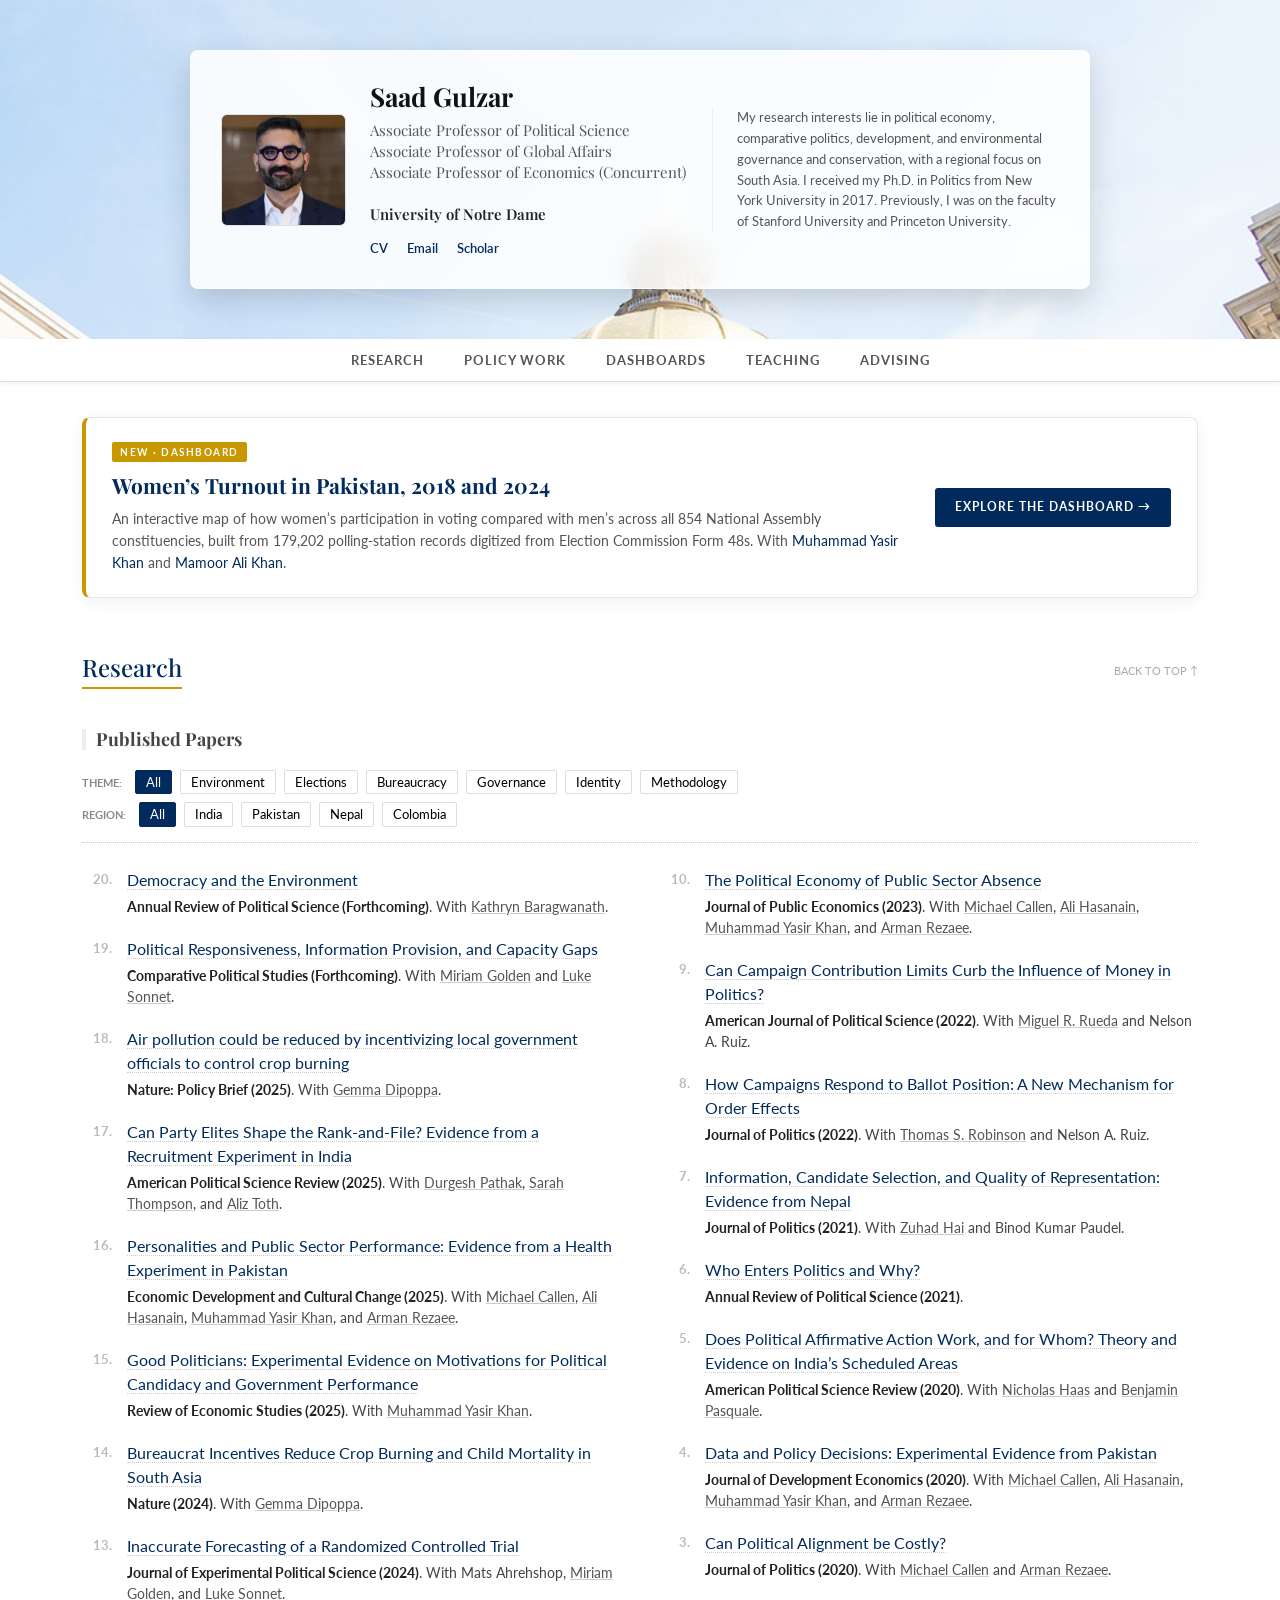
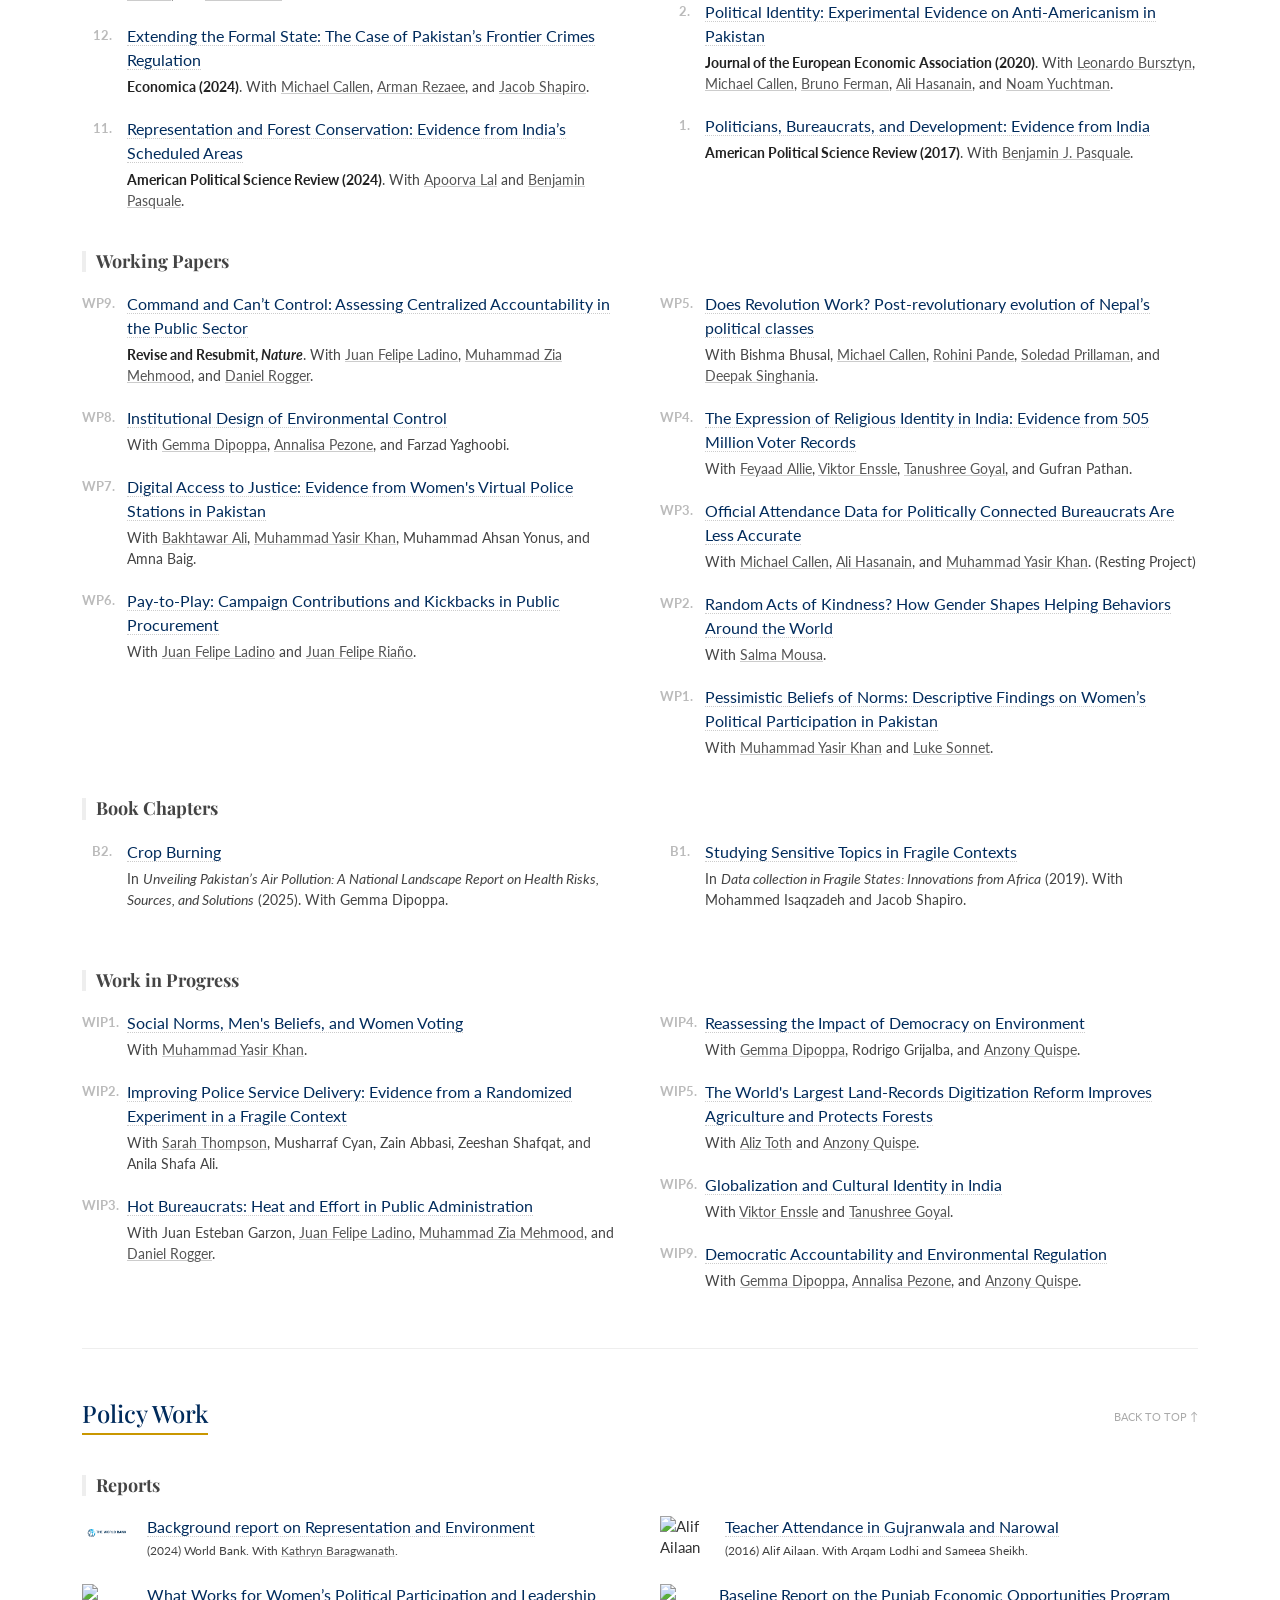
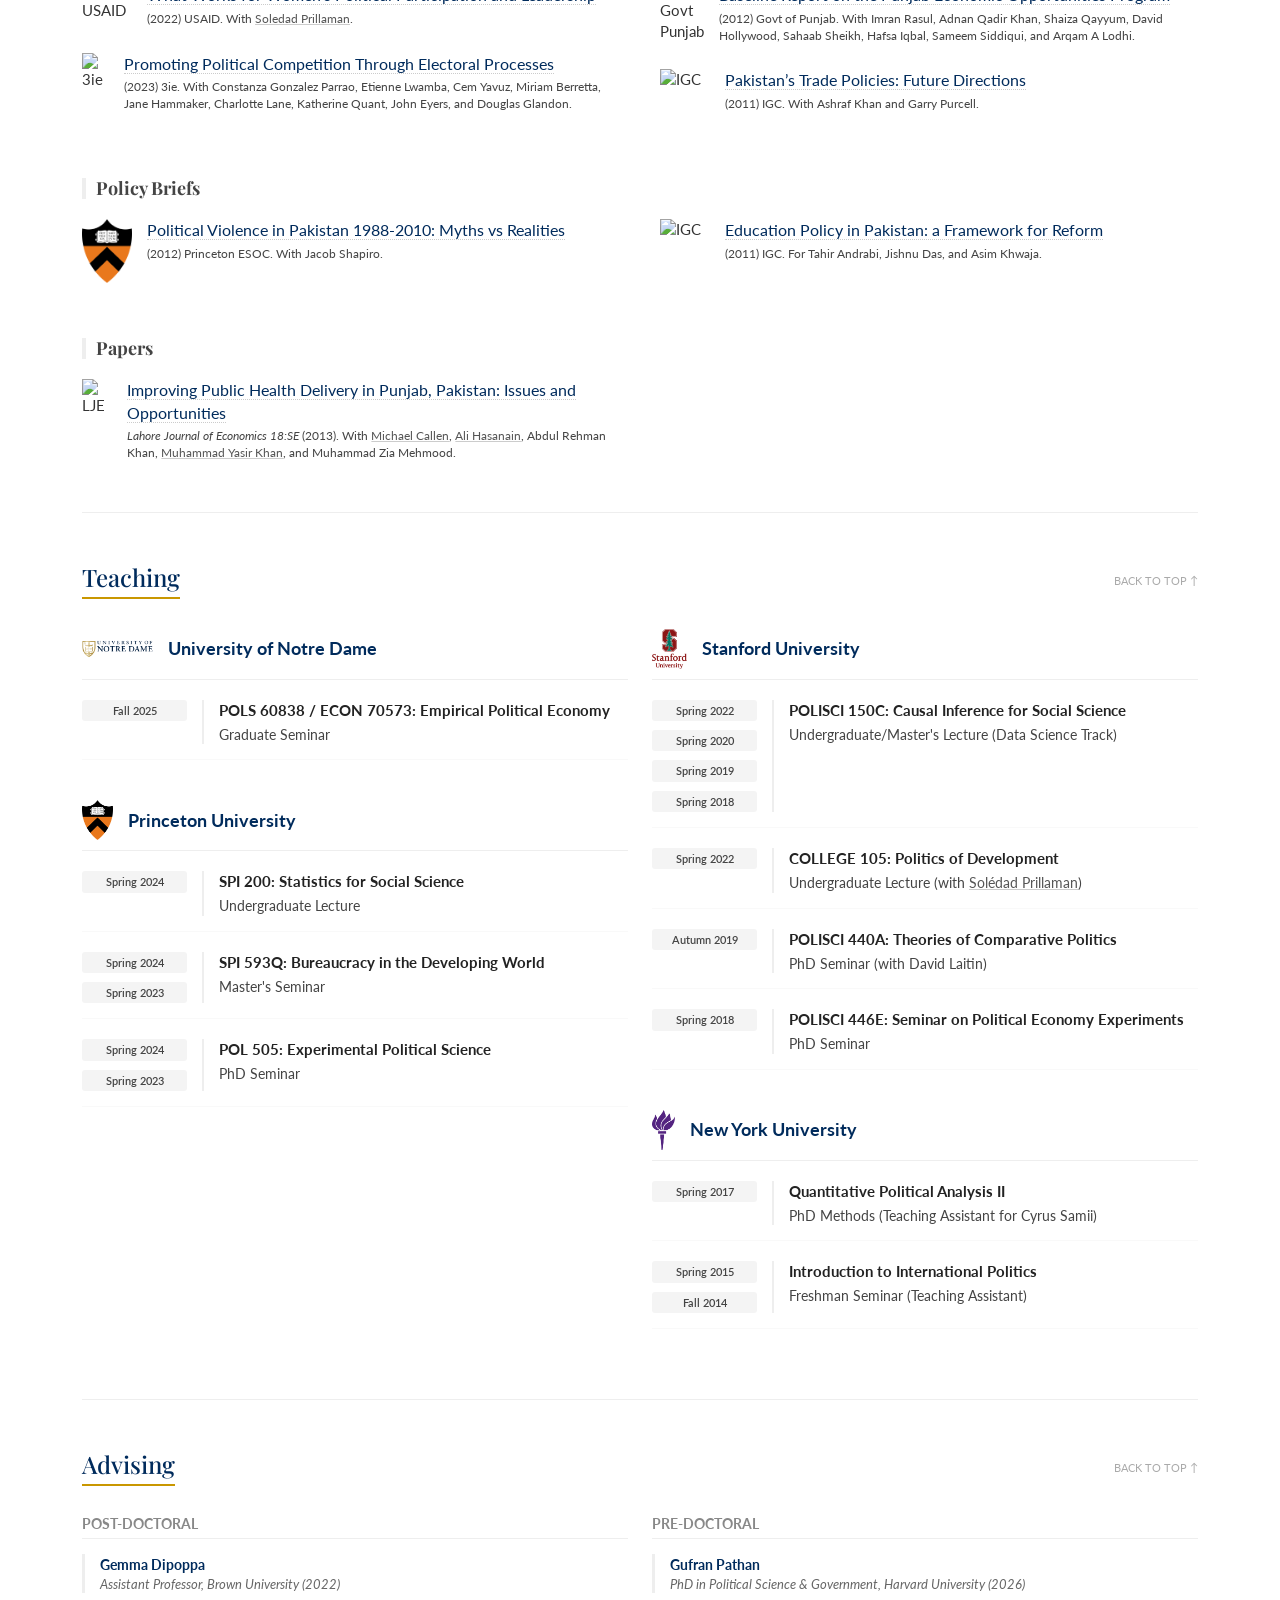
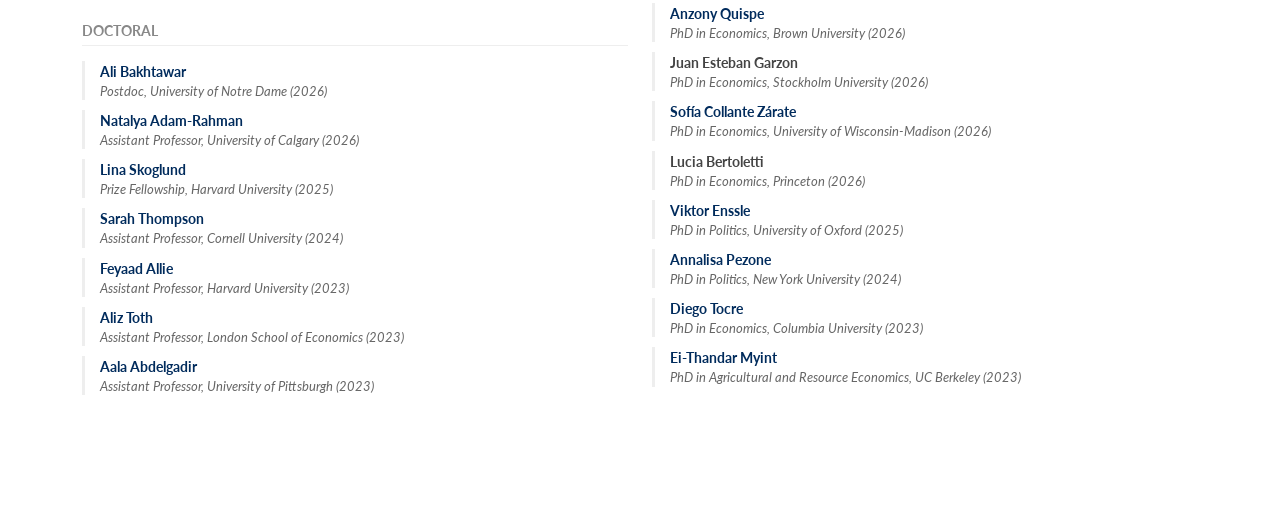
==== commit 103e44ad: "Attaching Pak GE Dashboard" ====
--- a/index.html
+++ b/index.html
@@ -109,6 +109,44 @@
         .nav-link { color: #555; font-weight: 700; text-transform: uppercase; font-size: 13px; letter-spacing: 1px; padding: 12px 20px !important; }
         .nav-link:hover, .nav-link.active { color: var(--nd-blue); background: #f9f9f9; }
 
+        /* === FEATURED BANNER (ANNOUNCEMENT) === */
+        .featured-banner {
+            background: #fff;
+            border: 1px solid #e6e6e6;
+            border-left: 4px solid var(--nd-gold);
+            border-radius: 8px;
+            box-shadow: 0 4px 16px rgba(0,0,0,0.06);
+            padding: 22px 26px;
+            margin: 35px 0 5px 0;
+            display: flex;
+            align-items: center;
+            flex-wrap: wrap;
+            gap: 20px;
+        }
+        .featured-body { flex: 1 1 480px; }
+        .featured-tag {
+            display: inline-block;
+            font-size: 10px; font-weight: 700;
+            text-transform: uppercase; letter-spacing: 1.5px;
+            color: #fff; background-color: var(--nd-gold);
+            padding: 3px 8px; border-radius: 2px; margin-bottom: 10px;
+        }
+        .featured-title {
+            font-family: 'Playfair Display', serif;
+            font-size: 21px; font-weight: 700; line-height: 1.3;
+            color: var(--nd-blue); display: block; margin-bottom: 8px;
+        }
+        a.featured-title:hover { color: var(--nd-gold); }
+        .featured-desc { font-size: 14px; color: #555; line-height: 1.6; margin: 0; }
+        .featured-cta {
+            flex: 0 0 auto;
+            background: var(--nd-blue); color: #fff;
+            font-size: 12px; font-weight: 700;
+            text-transform: uppercase; letter-spacing: 1px;
+            padding: 11px 20px; border-radius: 3px; white-space: nowrap;
+        }
+        .featured-cta:hover { background: var(--nd-gold); color: #fff; }
+
         /* === SECTION STYLING === */
         section { padding: 50px 0; border-bottom: 1px solid #eee; }
         .section-header { 
@@ -239,6 +277,7 @@
             <ul class="nav justify-content-center">
                 <li><a class="nav-link" href="#research">Research</a></li>
                 <li><a class="nav-link" href="#policy">Policy Work</a></li>
+                <li><a class="nav-link" href="pkge2024/">Dashboards</a></li>
                 <li><a class="nav-link" href="#teaching">Teaching</a></li>
                 <li><a class="nav-link" href="#advising">Advising</a></li>
             </ul>
@@ -246,7 +285,17 @@
     </nav>
 
     <div class="container">
-   
+
+        <div class="featured-banner">
+            <div class="featured-body">
+                <span class="featured-tag">New &middot; Dashboard</span>
+                <a href="pkge2024/" class="featured-title">Women&rsquo;s Turnout in Pakistan, 2018 and 2024</a>
+                <p class="featured-desc">
+                    An interactive map of how women&rsquo;s participation in voting compared with men&rsquo;s across all 854 National Assembly constituencies, built from 179,202 polling-station records digitized from Election Commission Form 48s. With <a href="https://sites.google.com/view/yasirkhan" target="_blank">Muhammad Yasir Khan</a> and <a href="https://mamooralikhan.com" target="_blank">Mamoor Ali Khan</a>.
+                </p>
+            </div>
+            <a href="pkge2024/" class="featured-cta">Explore the dashboard &rarr;</a>
+        </div>
 
 
 <section id="research">
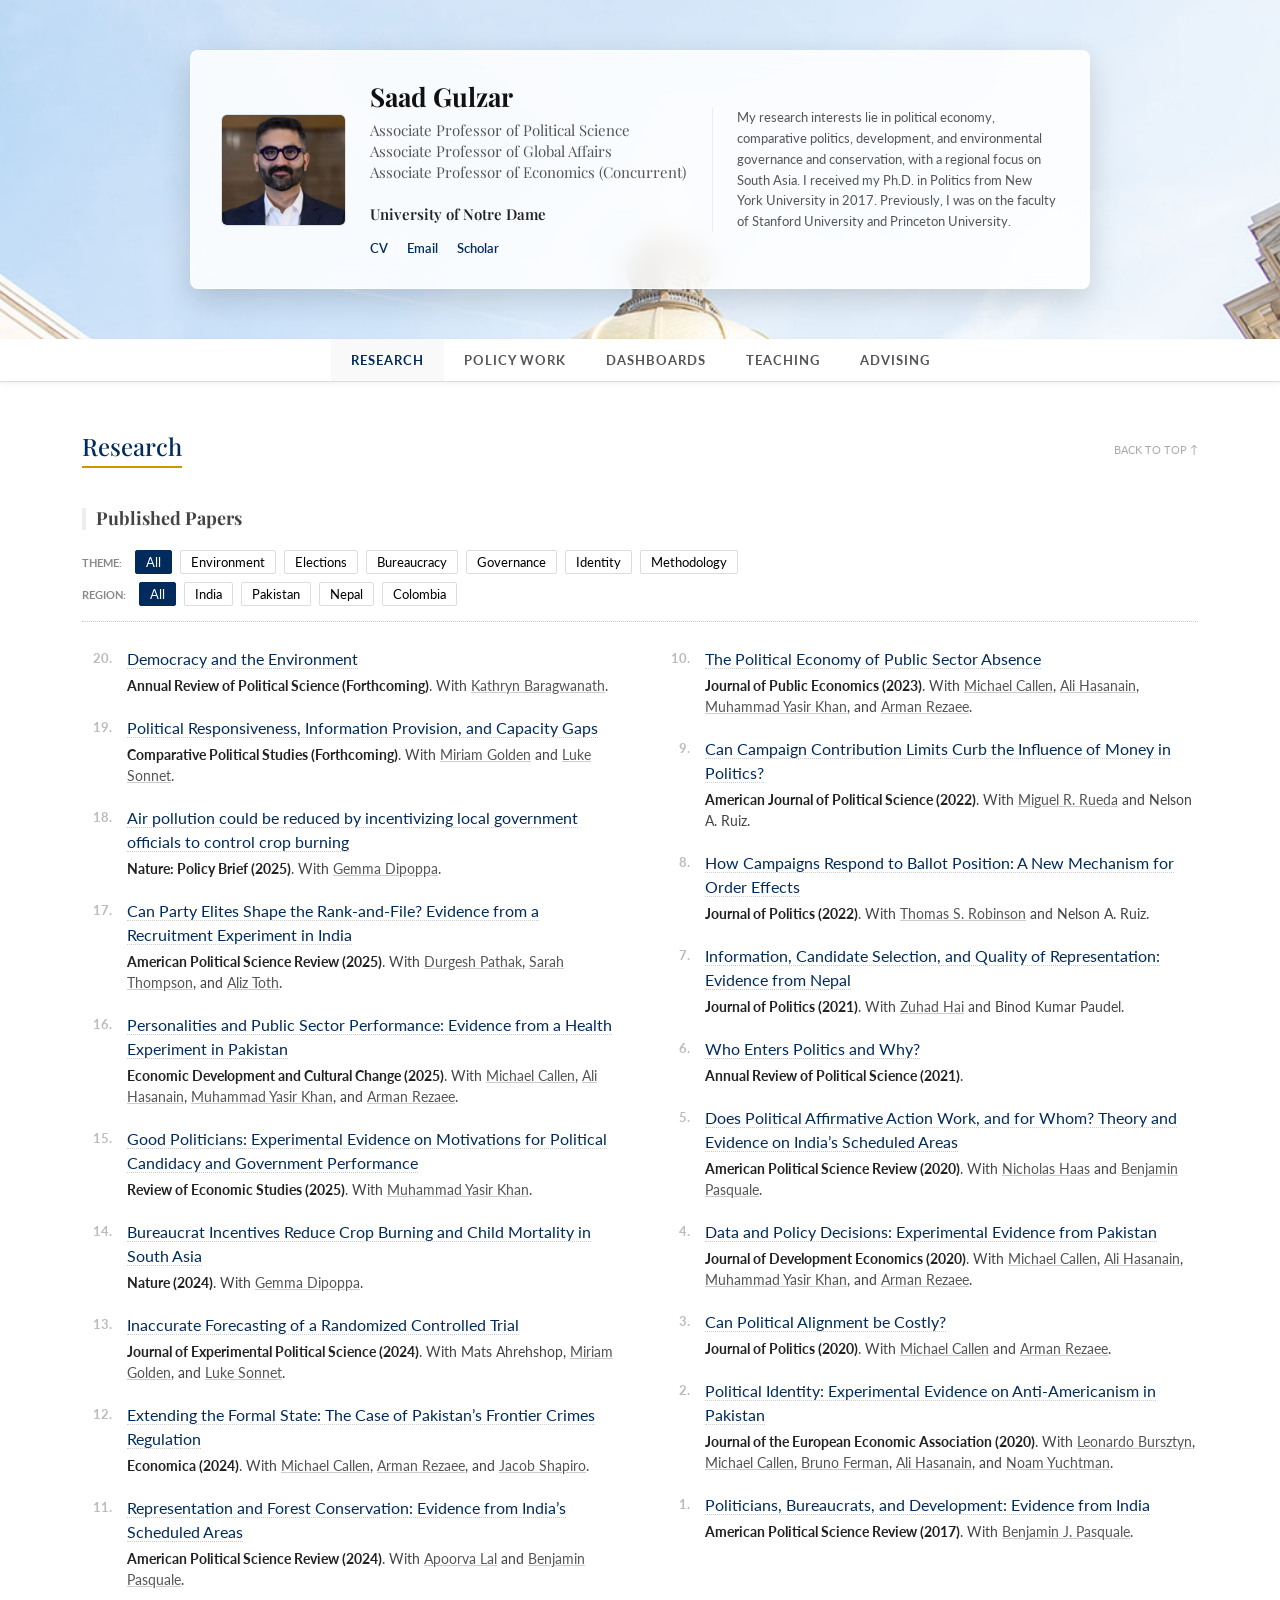
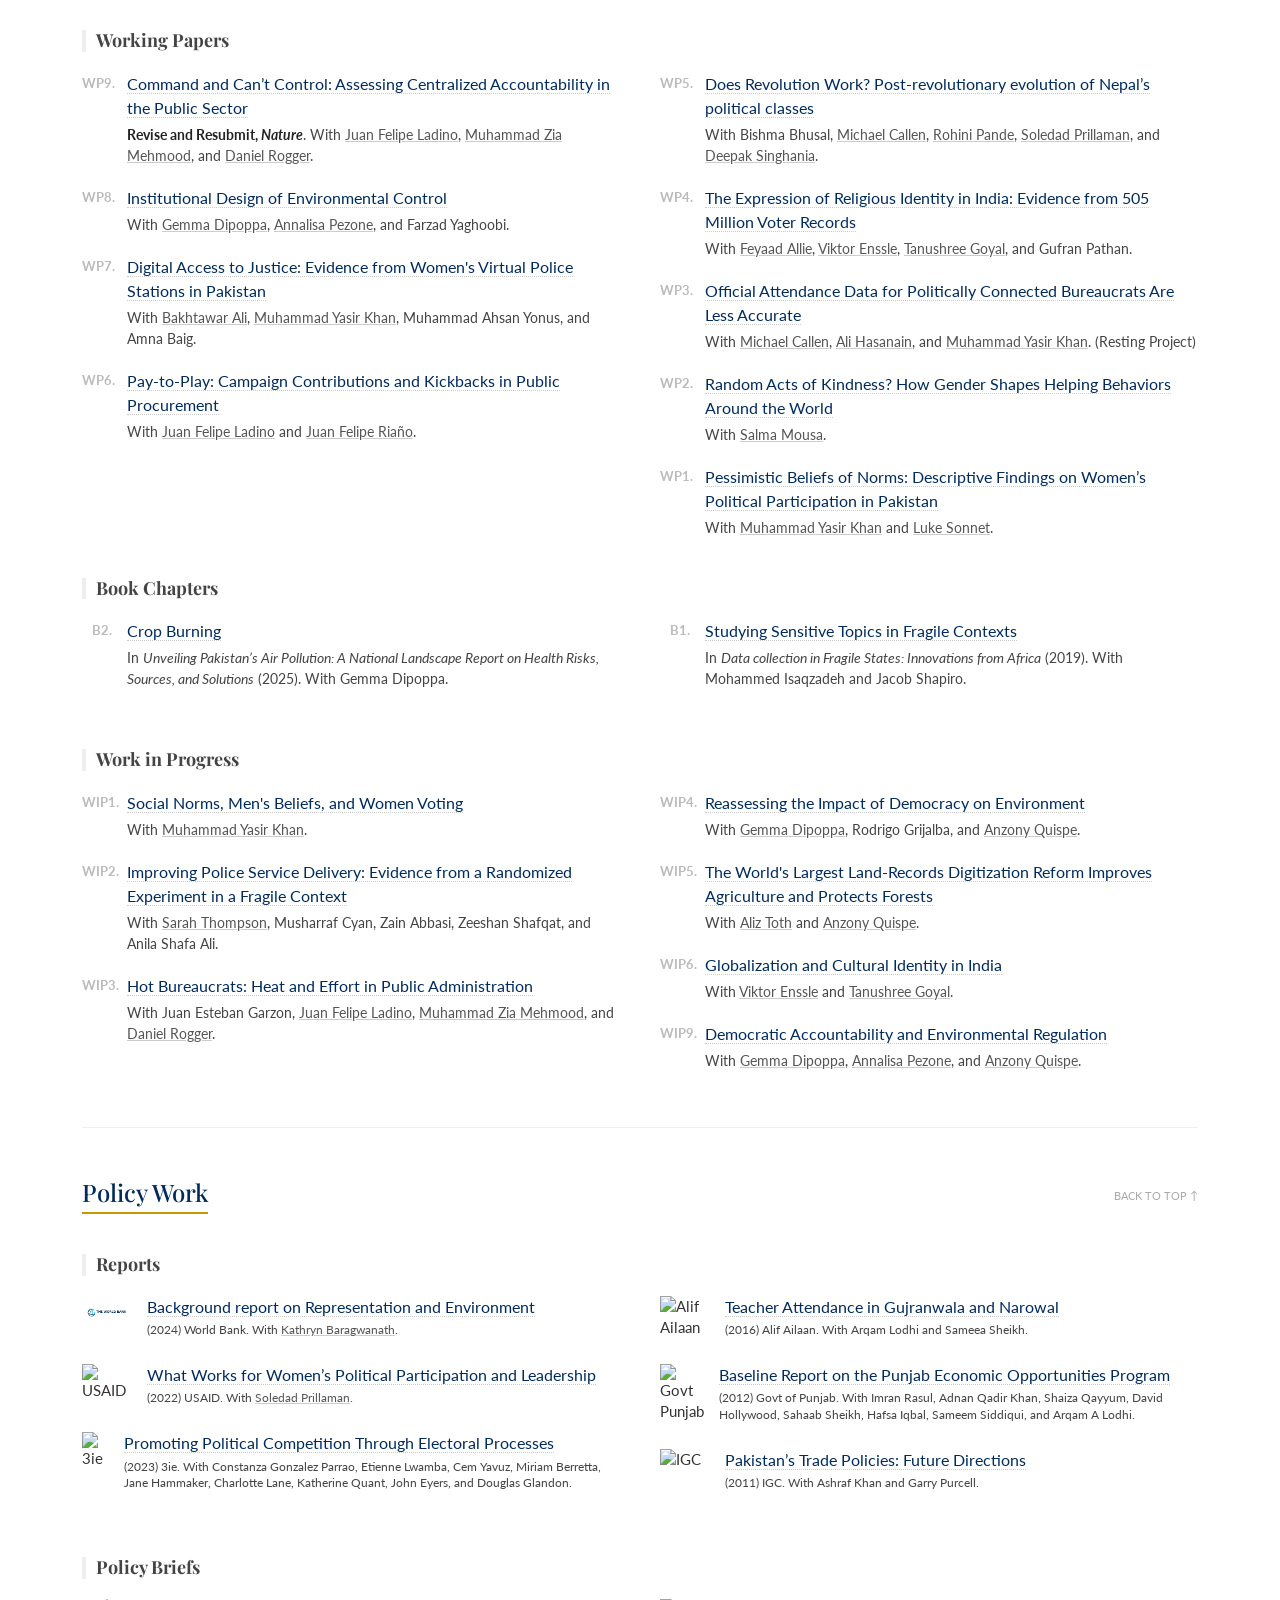
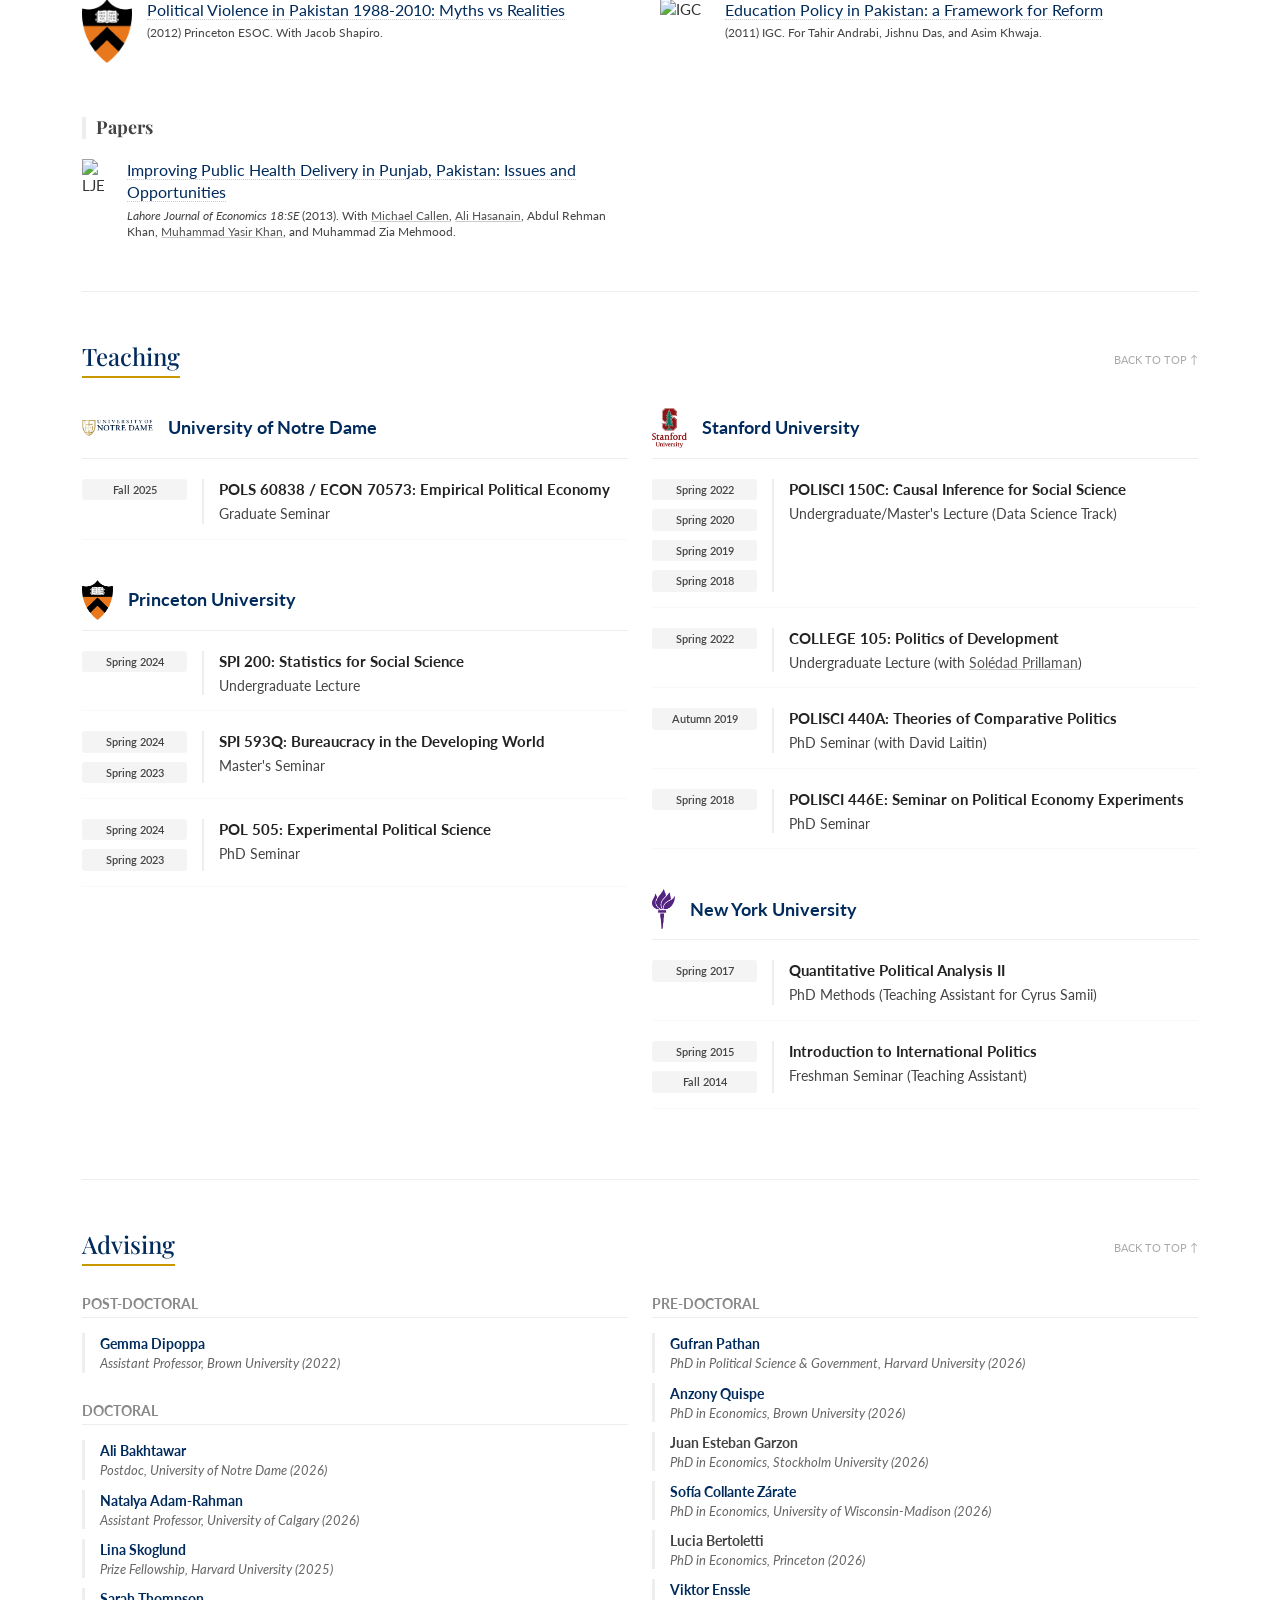
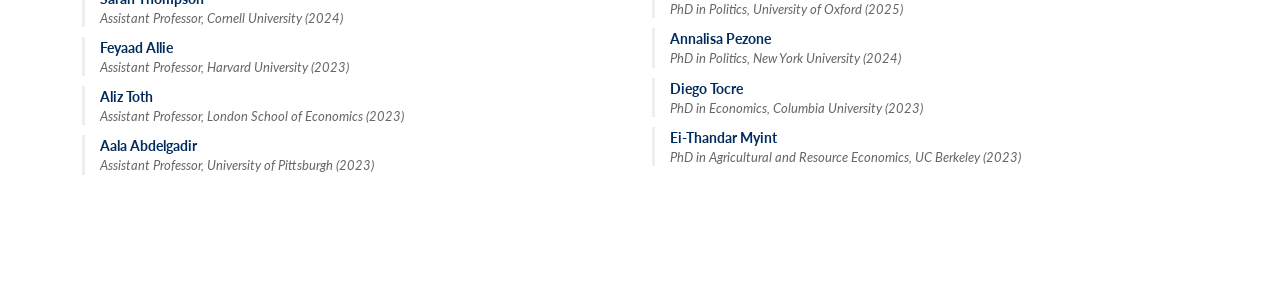
==== commit 400cb045: "Update index.html" ====
--- a/index.html
+++ b/index.html
@@ -286,6 +286,7 @@
 
     <div class="container">
 
+        <!-- Dashboard announcement banner temporarily hidden; uncomment to restore.
         <div class="featured-banner">
             <div class="featured-body">
                 <span class="featured-tag">New &middot; Dashboard</span>
@@ -296,6 +297,7 @@
             </div>
             <a href="pkge2024/" class="featured-cta">Explore the dashboard &rarr;</a>
         </div>
+        -->
 
 
 <section id="research">
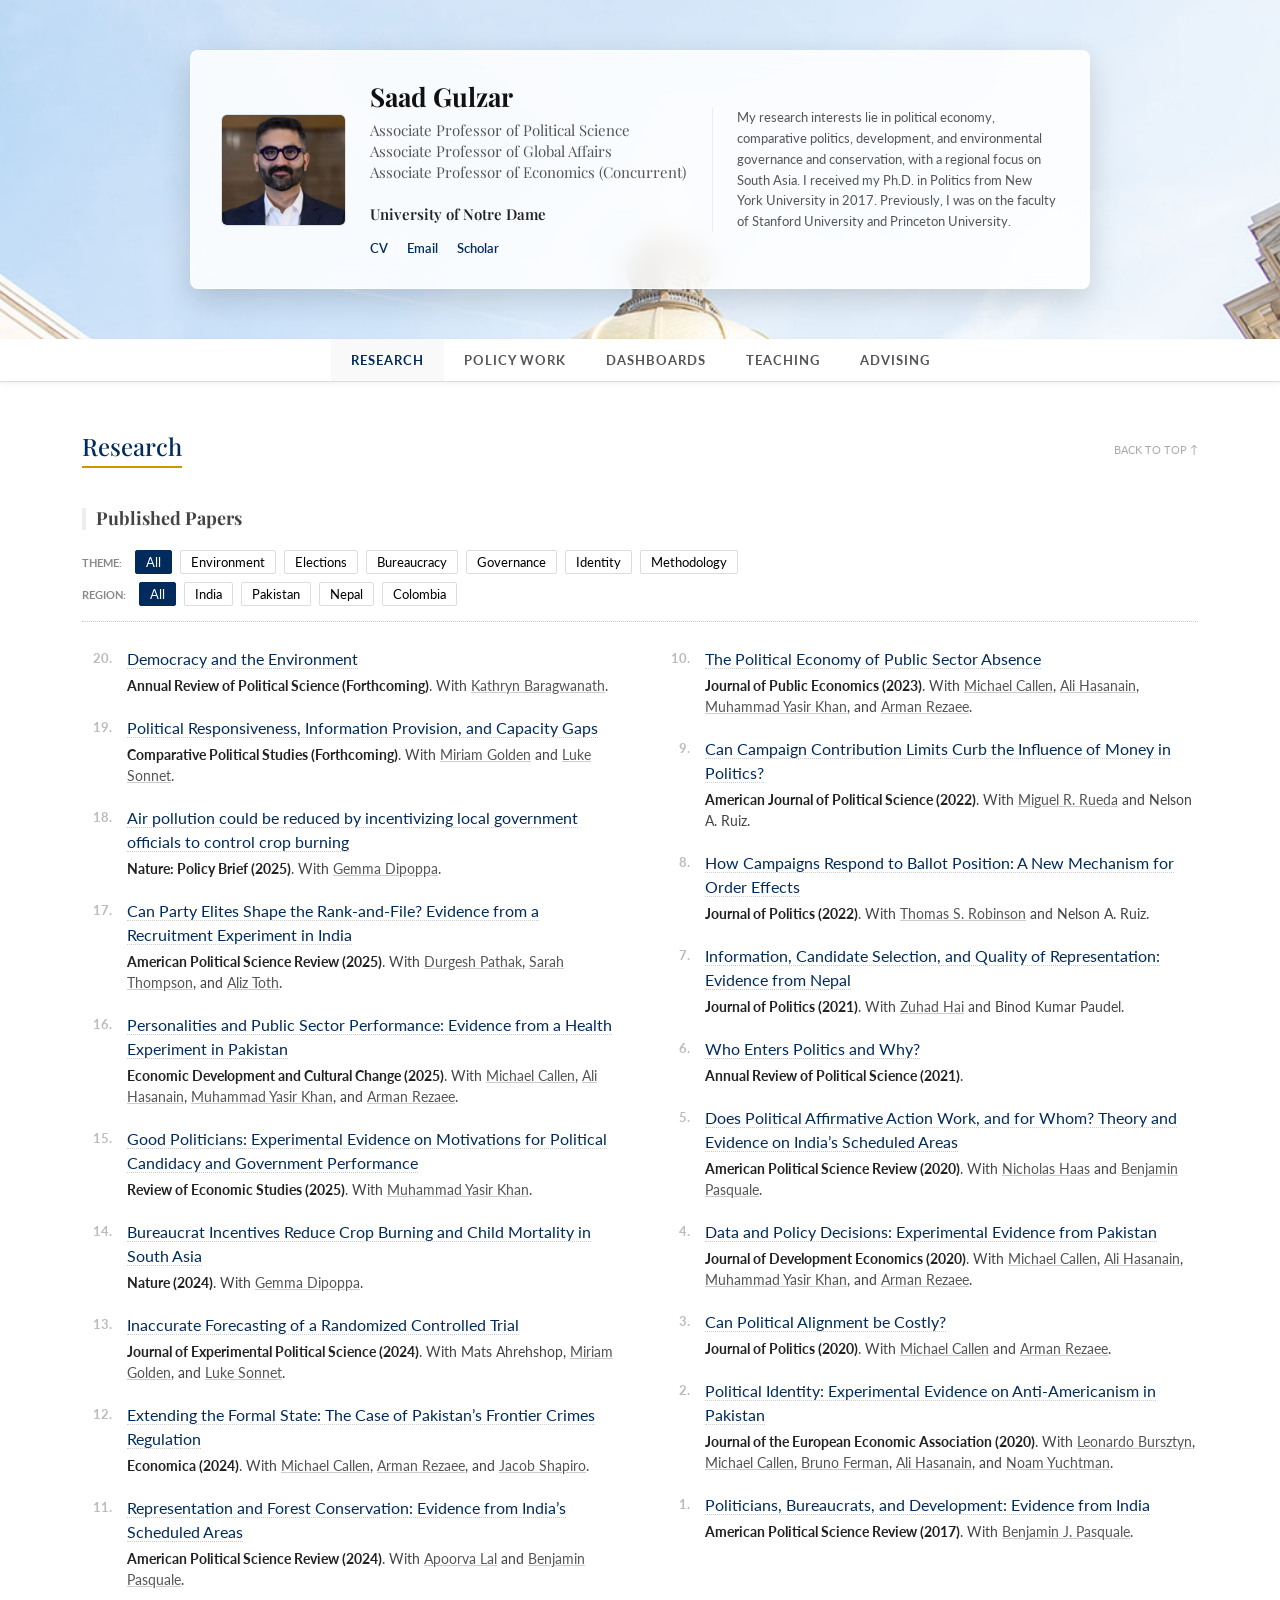
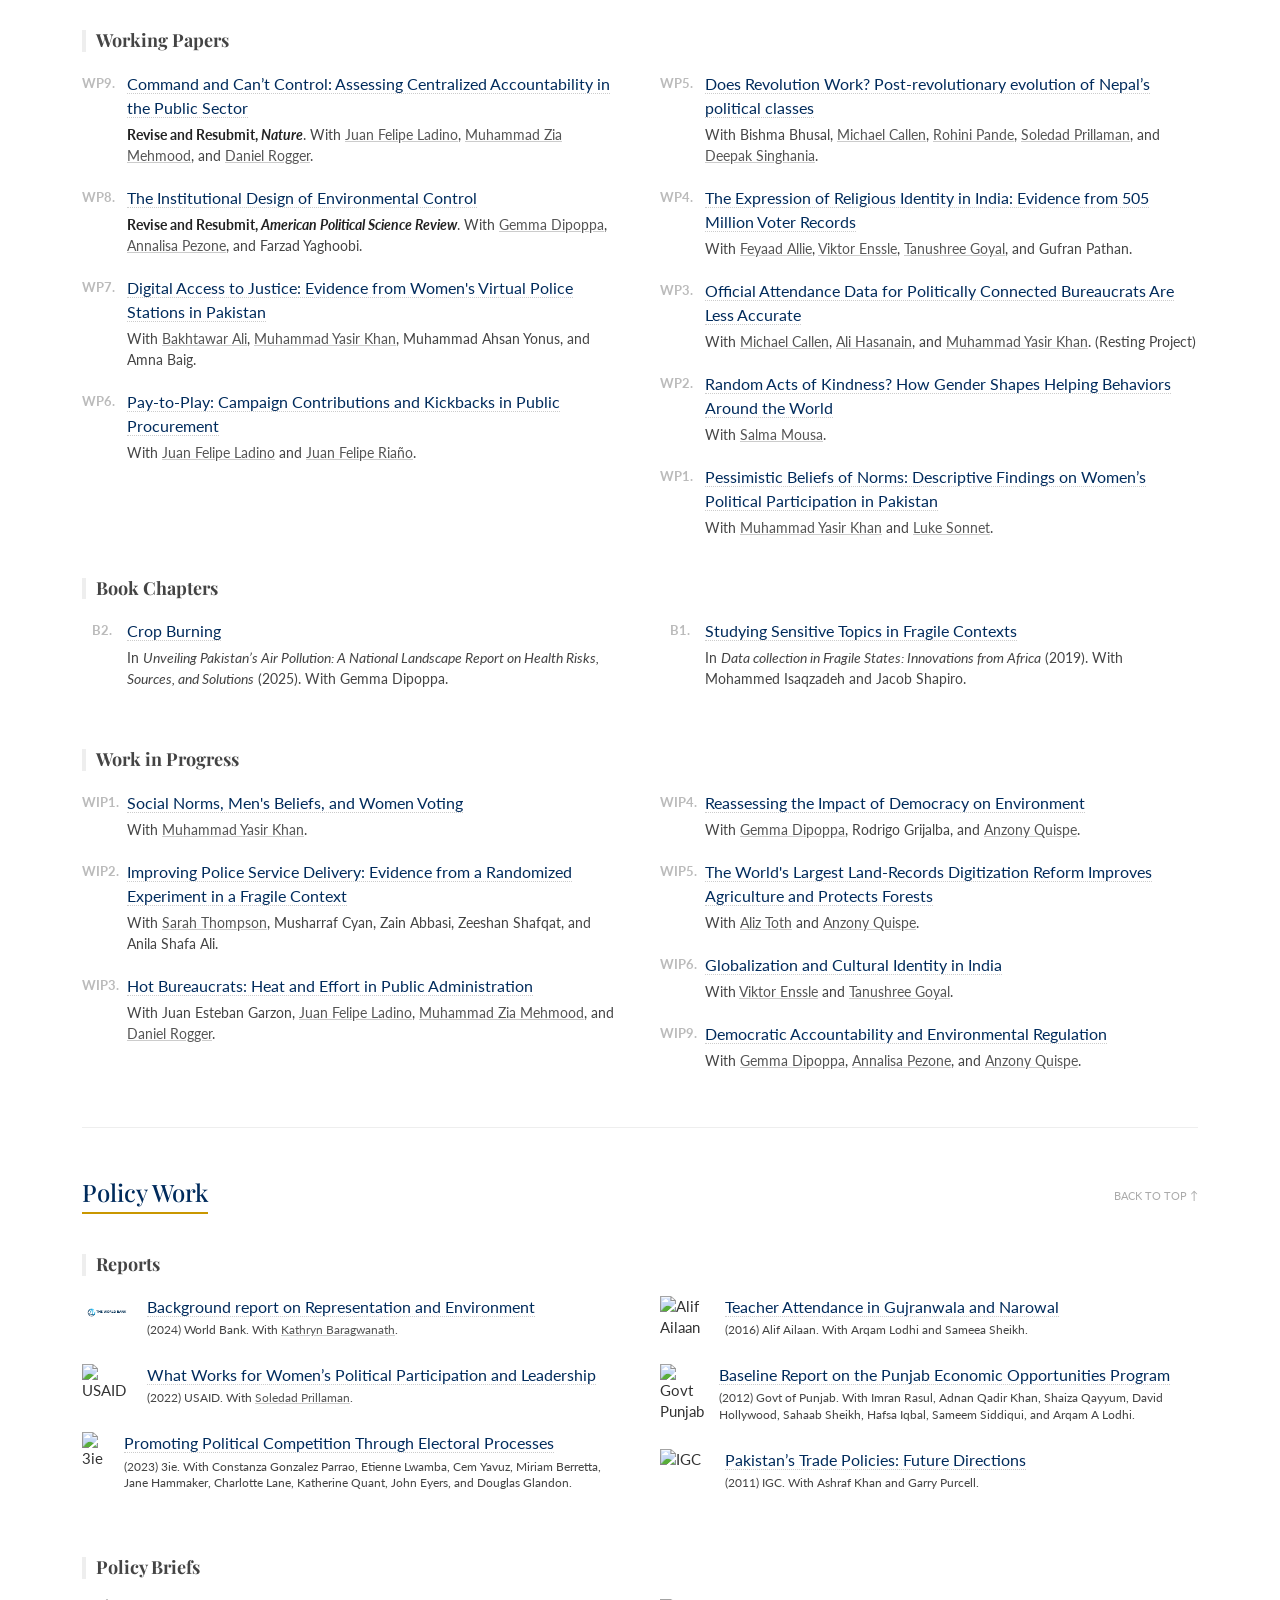
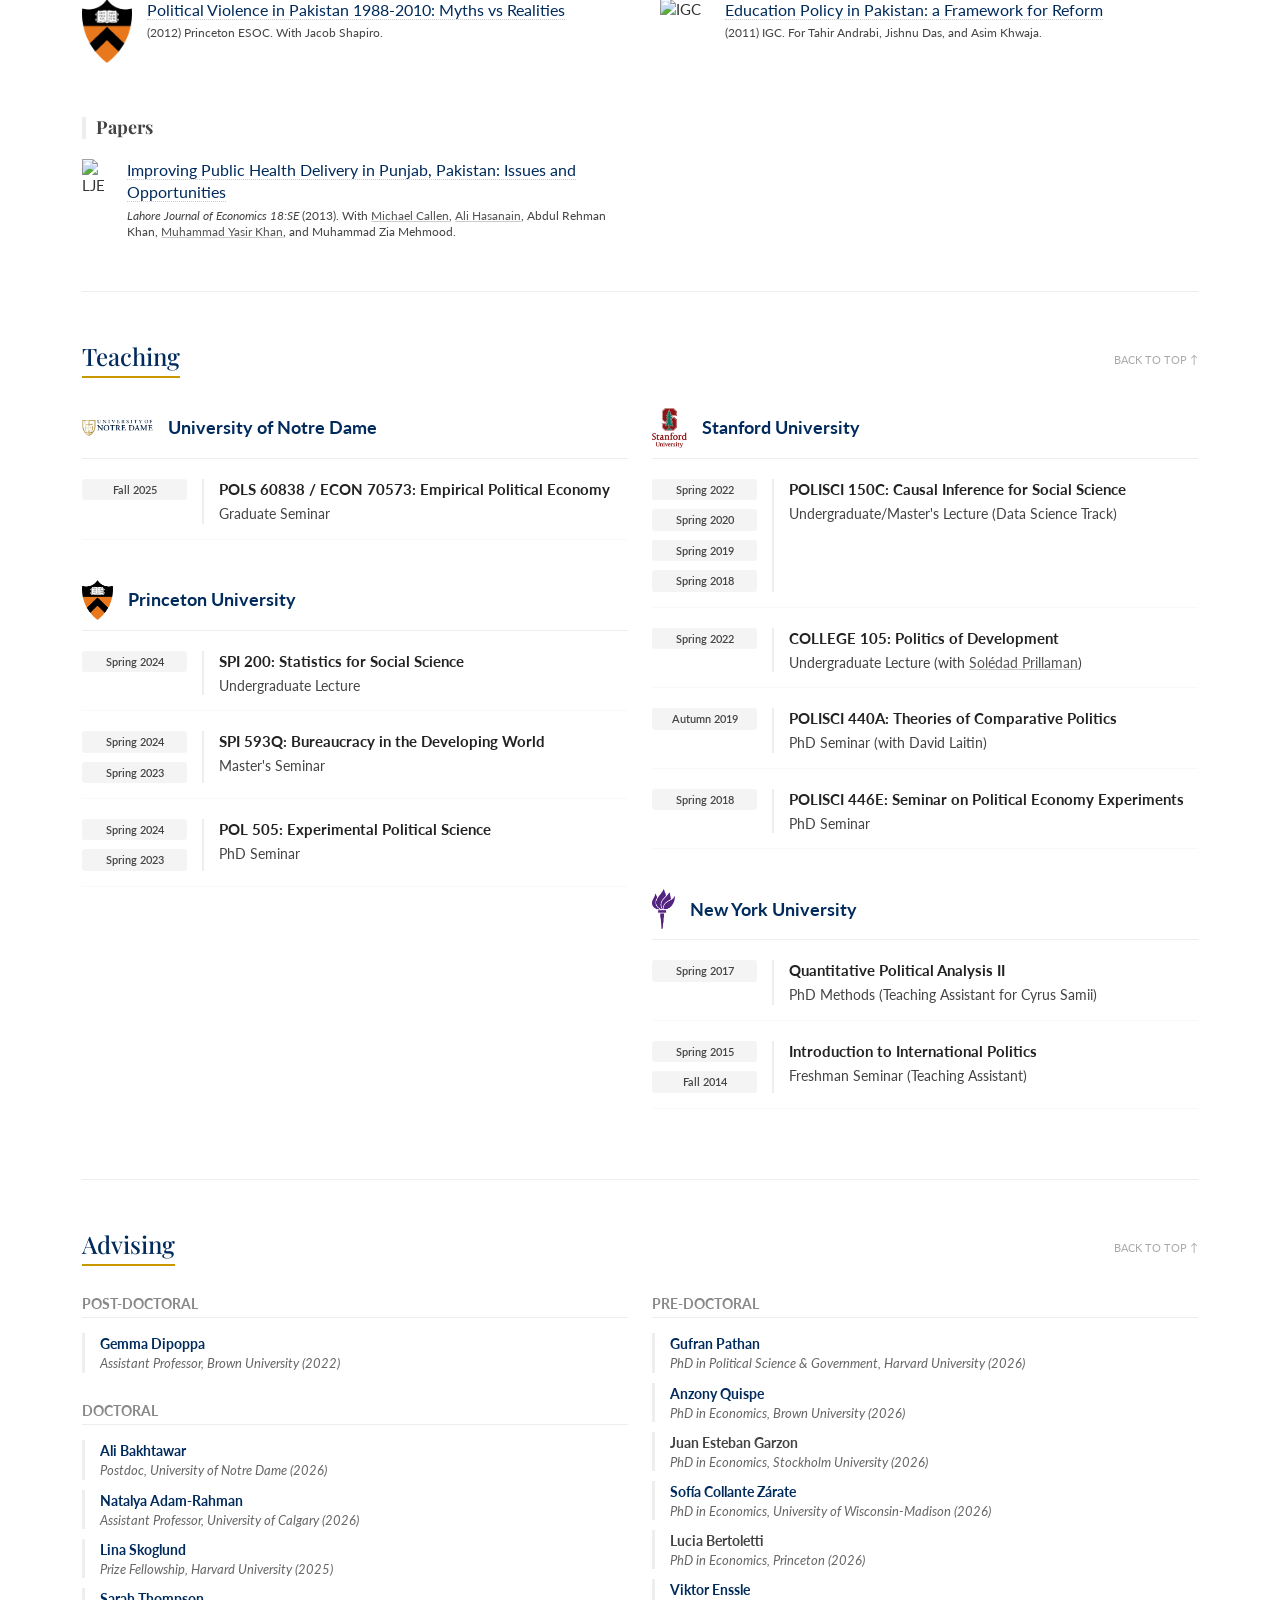
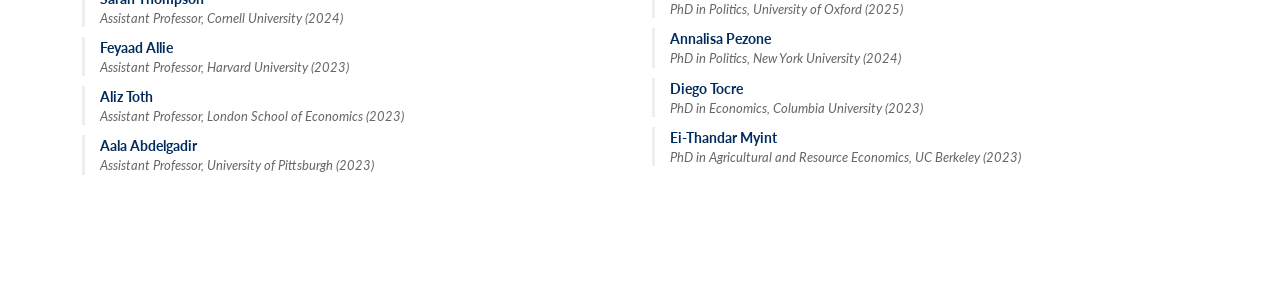
==== commit 60687ea0: "a" ====
--- a/index.html
+++ b/index.html
@@ -757,9 +757,9 @@
                 <div class="item-row">
                     <div class="item-number">WP8.</div>
                     <div class="item-content">
-                        <a href="https://www.dropbox.com/scl/fi/hl0c4uhzju4trfk4jazpy/DipoppaGulzarPezoneYaghoobi_InstitutionalDesignEnvControl.pdf?rlkey=lx43ljvyz7n660y082d2tpygm&raw=1" class="item-title" target="_blank">Institutional Design of Environmental Control</a>
+                        <a href="https://www.dropbox.com/scl/fi/hl0c4uhzju4trfk4jazpy/DipoppaGulzarPezoneYaghoobi_InstitutionalDesignEnvControl.pdf?rlkey=lx43ljvyz7n660y082d2tpygm&raw=1" class="item-title" target="_blank">The Institutional Design of Environmental Control</a>
                         <i class="fas fa-chevron-down abstract-trigger" onclick="toggleAbs('abswp8_env')"></i>
-                        <div class="item-meta">With <a href="https://www.gemmadipoppa.com/" target="_blank">Gemma Dipoppa</a>, <a href="https://sites.google.com/nyu.edu/annalisapezone" target="_blank">Annalisa Pezone</a>, and Farzad Yaghoobi.</div>
+                        <div class="item-meta"><strong>Revise and Resubmit, <em>American Political Science Review</em></strong>. With <a href="https://www.gemmadipoppa.com/" target="_blank">Gemma Dipoppa</a>, <a href="https://sites.google.com/nyu.edu/annalisapezone" target="_blank">Annalisa Pezone</a>, and Farzad Yaghoobi.</div>
                         <div id="abswp8_env" class="abstract-text">Governments routinely regulate activities that generate cross-jurisdictional spillovers, like pollution. Yet, the dominant institutional reform for improving governance, administrative fragmentation, can undermine the coordination needed to manage them. We formalize this tradeoff in a model where fragmentation simultaneously strengthens monitoring capacity and weakens cross-jurisdictional coordination, producing a U-shaped relationship between the number of jurisdictions and pollution. We test the model using administrative splits in India and Pakistan. Staggered difference-in-differences estimates show that fragmentation increases pollution overall, but this increase incorporates two opposing forces: emissions increase near newly created borders, consistent with coordination failures, while areas that gain administrative proximity experience reductions, consistent with capacity improvements. Using these estimates to recover the model's structural parameters, we find that current number of jurisdictions exceed the pollution-minimizing optimum. These results show that reforms designed to enhance state capacity can backfire when regulated activities include cross-jurisdictional spillovers, highlighting a fundamental tension in institutional design.</div>
                     </div>
                 </div>
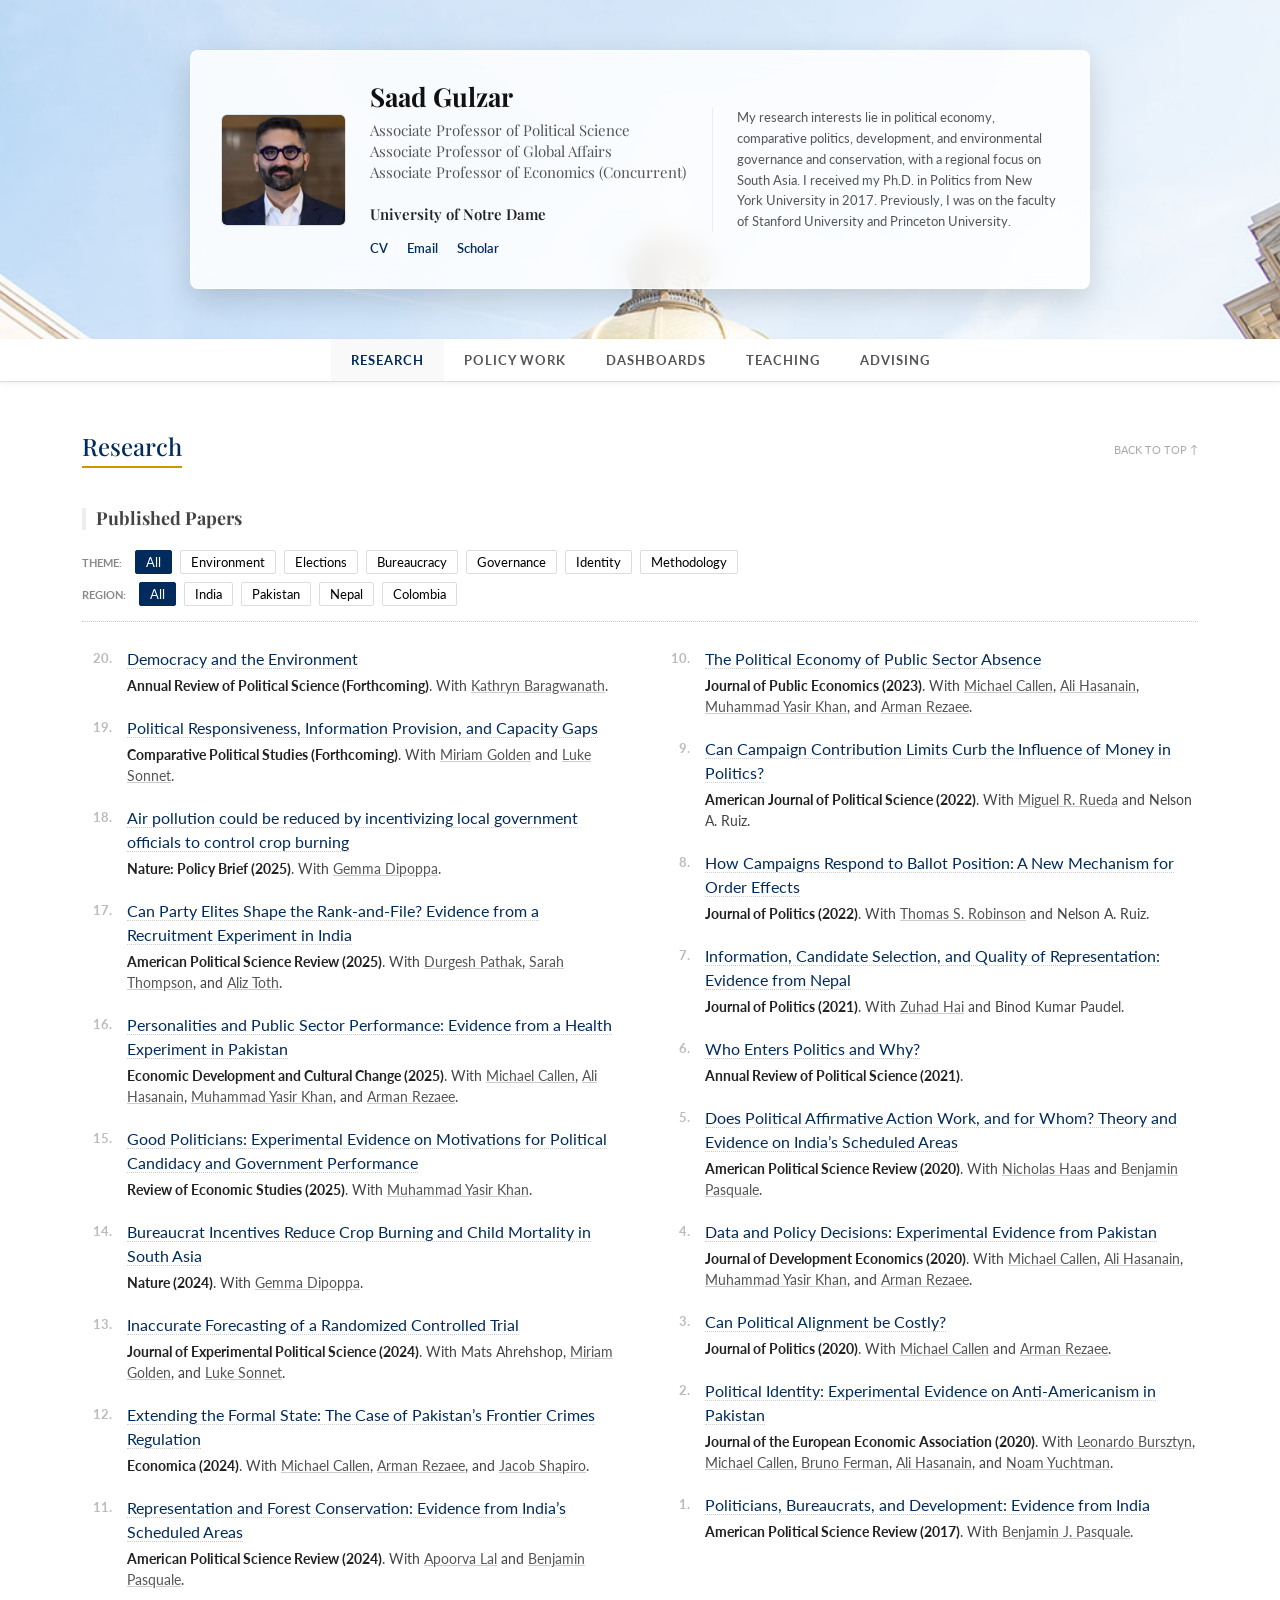
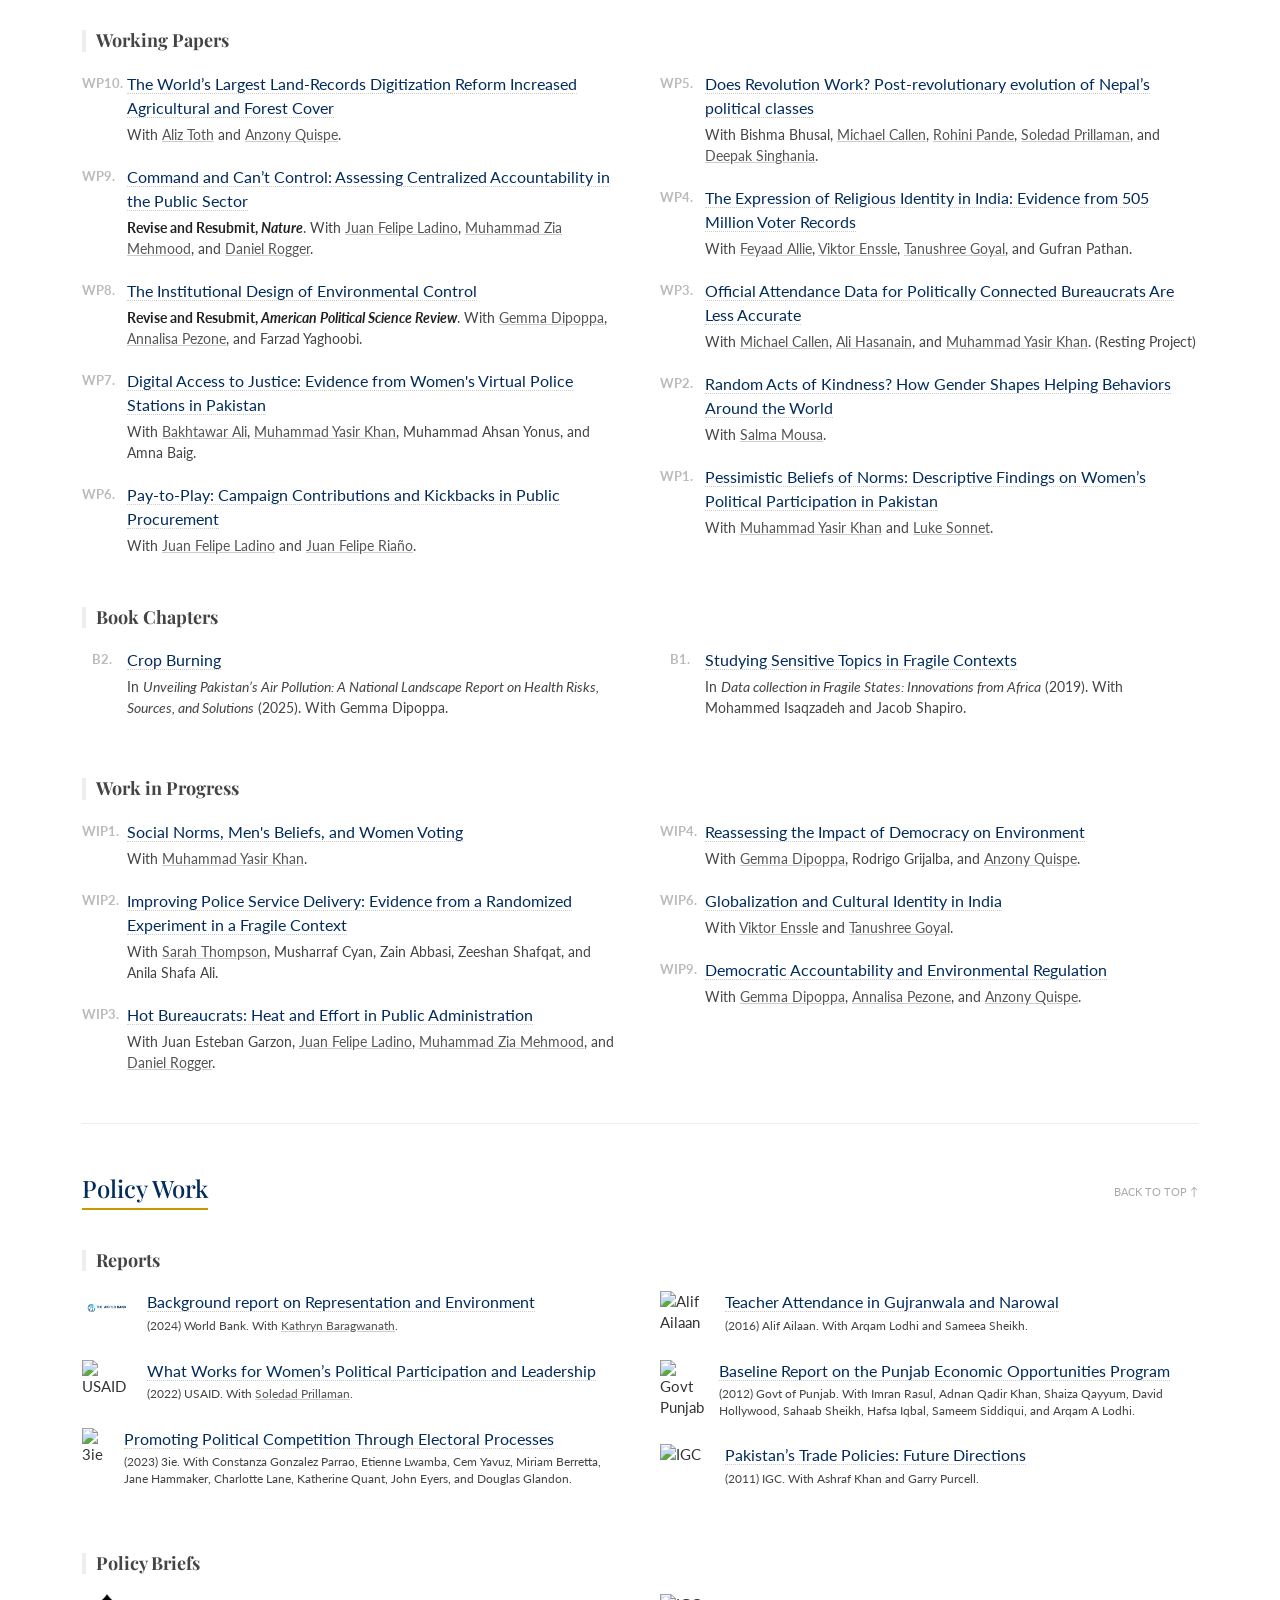
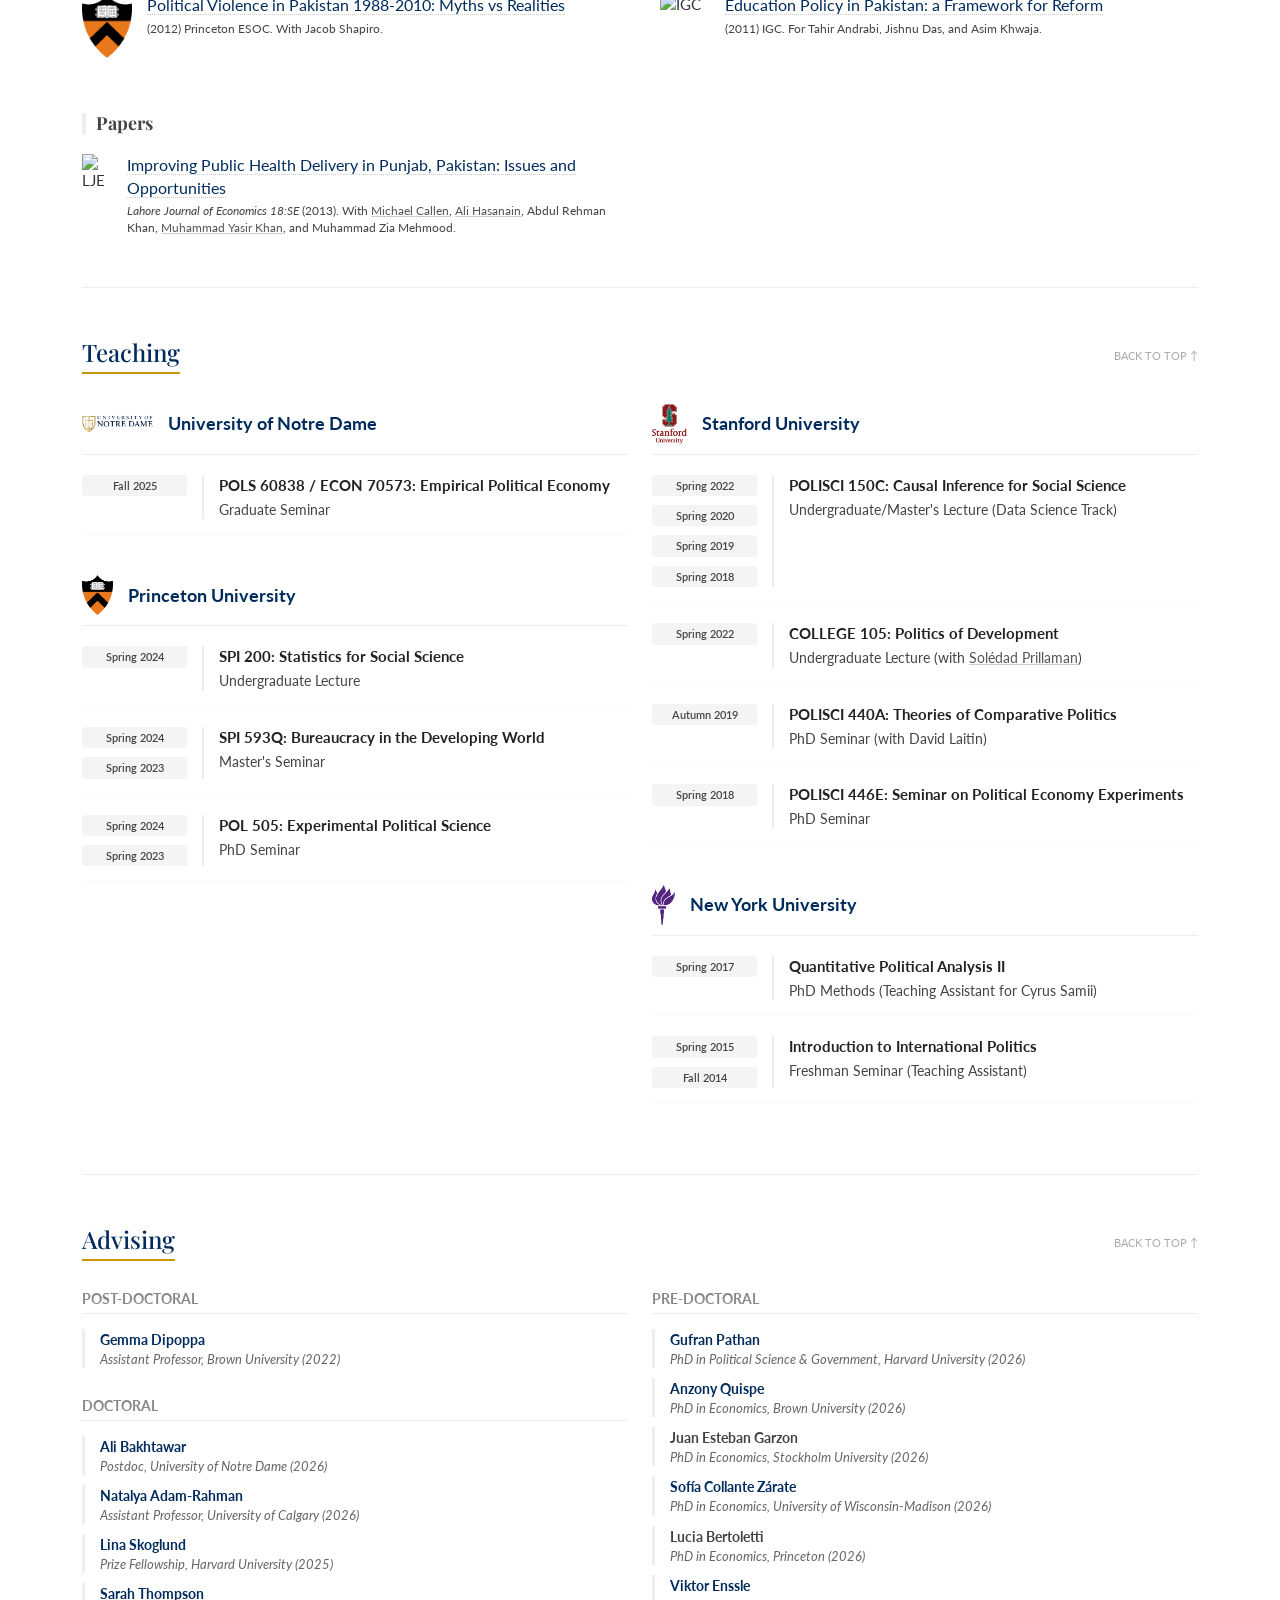
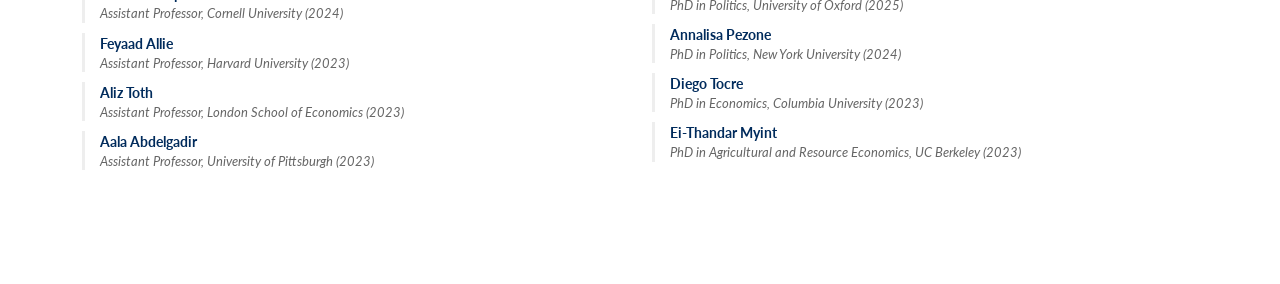
==== commit 80556696: "q" ====
--- a/index.html
+++ b/index.html
@@ -745,6 +745,16 @@
             <div id="working-list" class="two-column-list">
 
                 <div class="item-row">
+                    <div class="item-number">WP10.</div>
+                    <div class="item-content">
+                        <a href="https://www.dropbox.com/scl/fi/ob21okywfbvztdl0fn8ly/gulzartothquispe.pdf?rlkey=on0yyzqgx0arkicu9dmrctxkf&raw=1" class="item-title" target="_blank">The World’s Largest Land-Records Digitization Reform Increased Agricultural and Forest Cover</a>
+                        <i class="fas fa-chevron-down abstract-trigger" onclick="toggleAbs('abswp10_land')"></i>
+                        <div class="item-meta">With <a href="http://aliztoth.com/" target="_blank">Aliz Toth</a> and <a href="https://anzonyquispe.github.io/scientific/science.html" target="_blank">Anzony Quispe</a>.</div>
+                        <div id="abswp10_land" class="abstract-text">Agriculture and forests are often viewed as competing land uses, and stronger land tenure is expected to sharpen that competition by making land easier to clear and cultivate. We revisit this trade-off using the Digital India Land Records Modernization Programme, which digitized over 380 million land records across more than 630,000 villages while leaving property rights unchanged. Exploiting its staggered rollout in a difference-in-differences framework, we find that agricultural and forest cover both increased, in spatially separate areas. This pattern fits India’s dry-forest ecology, where cultivation and forest are interspersed, unlike rainforest frontiers. Reduced transaction costs for citizens and the state appear to drive the results. Land conflict declined, agriculture expanded where credit access had been limited, and forest cover improved in state-protected areas. These results indicate that digital land administration can have biophysical consequences without reallocating rights.</div>
+                    </div>
+                </div>
+
+                <div class="item-row">
                     <div class="item-number">WP9.</div>
                     <div class="item-content">
                         <a href="https://www.dropbox.com/scl/fi/vxpx3zjl5lz1sojicycg5/GulzarLadinoMehmoodRogger_Command.pdf?rlkey=fpxz1rbnk3eo4fxi7u4ctji0y&raw=1" class="item-title" target="_blank">Command and Can’t Control: Assessing Centralized Accountability in the Public Sector</a>
@@ -839,7 +849,7 @@
                         <a href="https://www.dropbox.com/scl/fi/ww85o8gmd9sgwrux0rh0o/GulzarMousa_Gender.pdf?rlkey=nttjwi11jmojultkz447fquv9&raw=1" class="item-title" target="_blank">Random Acts of Kindness? How Gender Shapes Helping Behaviors Around the World</a>
                         <i class="fas fa-chevron-down abstract-trigger" onclick="toggleAbs('abswp2')"></i>
                         <div class="item-meta">With <a href="https://www.salmamousa.com/">Salma Mousa</a>.</div>
-                        <div id="abswp2" class="abstract-text">Everyday acts of cooperation between strangers from different social groups form the crux of social cohesion, a key driver of economic, political, and social development. This study examines how gender shapes these behaviors. Randomizing the gender, class, and ethnic identities of research assistants approaching over 25,000 pedestrians worldwide, we measure whether strangers provide directions, assist with dropped groceries, or lend their cell phone. Across all countries and experiments, gender consistently emerges as a stronger determinant of helping behavior than class or ethnicity: women are more likely to be helped — but less likely to help a stranger in need — compared to men.</div>
+                        <div id="abswp2" class="abstract-text">Everyday acts of cooperation between strangers from different social groups form the crux of social cohesion. This study examines how gender shapes these behaviors. Randomizing the gender, class, and ethnic identities of research assistants approaching 24,535 pedestrians worldwide, we measure whether strangers provide directions, assist with dropped groceries, or lend their cell phone. Across all countries and experiments, gender rivals or exceeds class and ethnicity in predicting helping behaviors. Women are more likely to be helped, but less likely to help a stranger in need, compared to men. These gender gaps grow with the riskiness of the interaction, but cannot be explained by safety concerns alone. Our survey evidence points instead to harmful social norms — held by men, and accurately perceived by women — that constrain their behavior. The results suggest that gender is a meaningful identity for the study of social cohesion and how it can be built.</div>
                     </div>
                 </div>
 
@@ -926,18 +936,6 @@
                         <div class="item-meta">With <a href="https://www.gemmadipoppa.com/" target="_blank">Gemma Dipoppa</a>, Rodrigo Grijalba, and <a href="https://anzonyquispe.github.io/scientific/science.html" target="_blank">Anzony Quispe</a>.</div>
                         <div id="abswip4" class="abstract-text">
                             We reassess whether democratization improves environmental outcomes. Democracy may enhance government responsiveness to citizens demand for environmental quality but also increase economic growth and associated pollution. Using global data and recent advances in difference-in-differences estimation, we find that democratization has a precise null effect on both CO2 emissions at any level of GDP, suggesting that other factors than regime type might matter to explain environmental outcomes.
-                        </div>
-                    </div>
-                </div>
-
-                <div class="item-row">
-                    <div class="item-number">WIP5.</div>
-                    <div class="item-content">
-                        <span class="item-title" onclick="toggleAbs('abswip5')">The World's Largest Land-Records Digitization Reform Improves Agriculture and Protects Forests</span>
-                        <i class="fas fa-chevron-down abstract-trigger" onclick="toggleAbs('abswip5')"></i>
-                        <div class="item-meta">With <a href="http://aliztoth.com/" target="_blank">Aliz Toth</a> and <a href="https://anzonyquispe.github.io/scientific/science.html" target="_blank">Anzony Quispe</a>.</div>
-                        <div id="abswip5" class="abstract-text">
-                            Agriculture and forests are often viewed as competing land uses. We revisit this trade-off using evidence from a country-wide institutional reform in India, the Digital India Land Records Modernisation Programme (DILRMP). Starting in 2012, DILRMP digitized over 300 million land records across more than 600,000 villages across the country. Unlike conventional land titling or redistribution programs, DILRMP focused on improving the legibility and accessibility of existing property institutions by digitizing records, integrating cadastral maps, and streamlining administrative systems. Using the staggered rollout of the reform for causal identification in a difference-in-differences framework, we find that both agricultural and Forest Cover cover increased following the reform. Examining mechanisms, we show evidence for a reduction in land conflict following the program. We also find that agricultural gains were concentrated in areas with high production potential and expanded access to rural credit, while forest gains arose in protected areas. We find little evidence of local trade-offs: agriculture and forest improvements occurred largely in different places, reflecting distinct underlying mechanisms. These findings show that modernizing land administration can yield double dividends for economic and environmental outcomes without changing land ownership or rights. More broadly, they suggest that strengthening property institutions can align agricultural development and forest conservation, particularly in dry-forest economies that are not characterized by an agricultural frontier at the edge of forests.
                         </div>
                     </div>
                 </div>
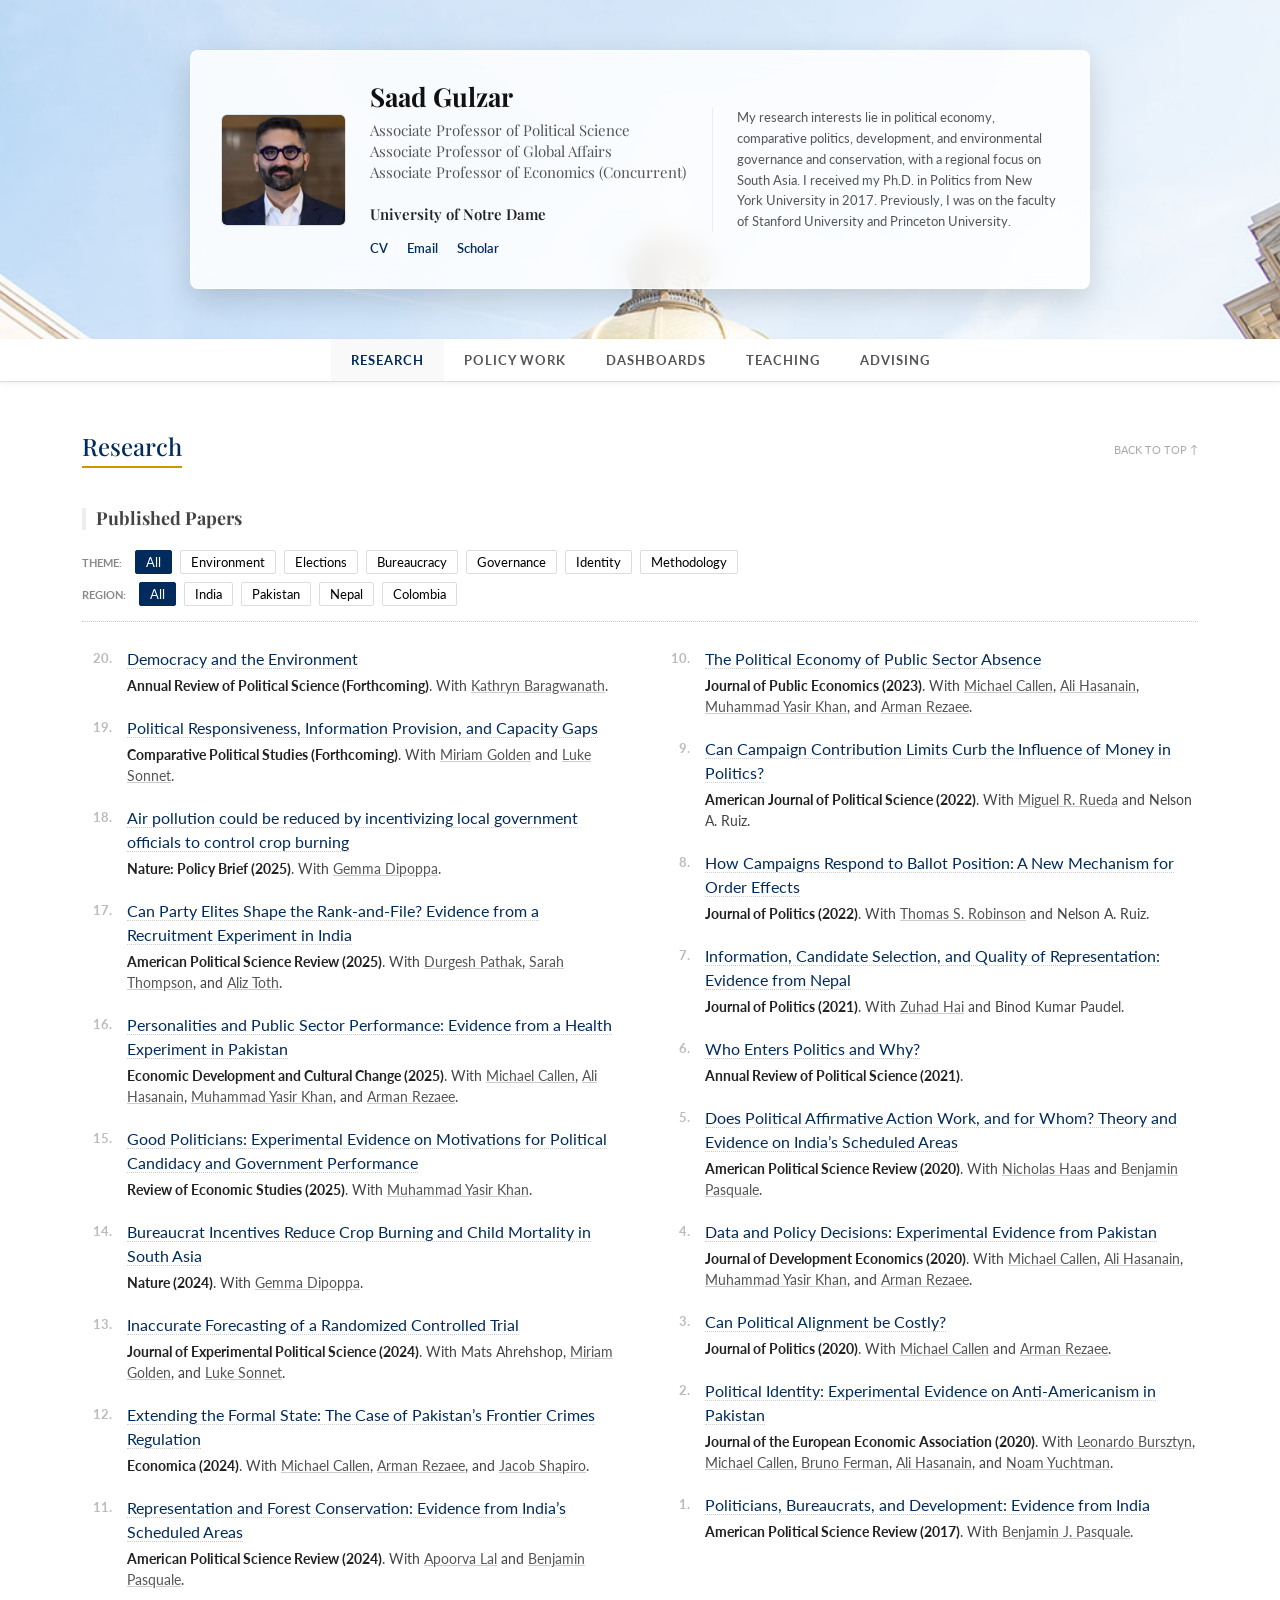
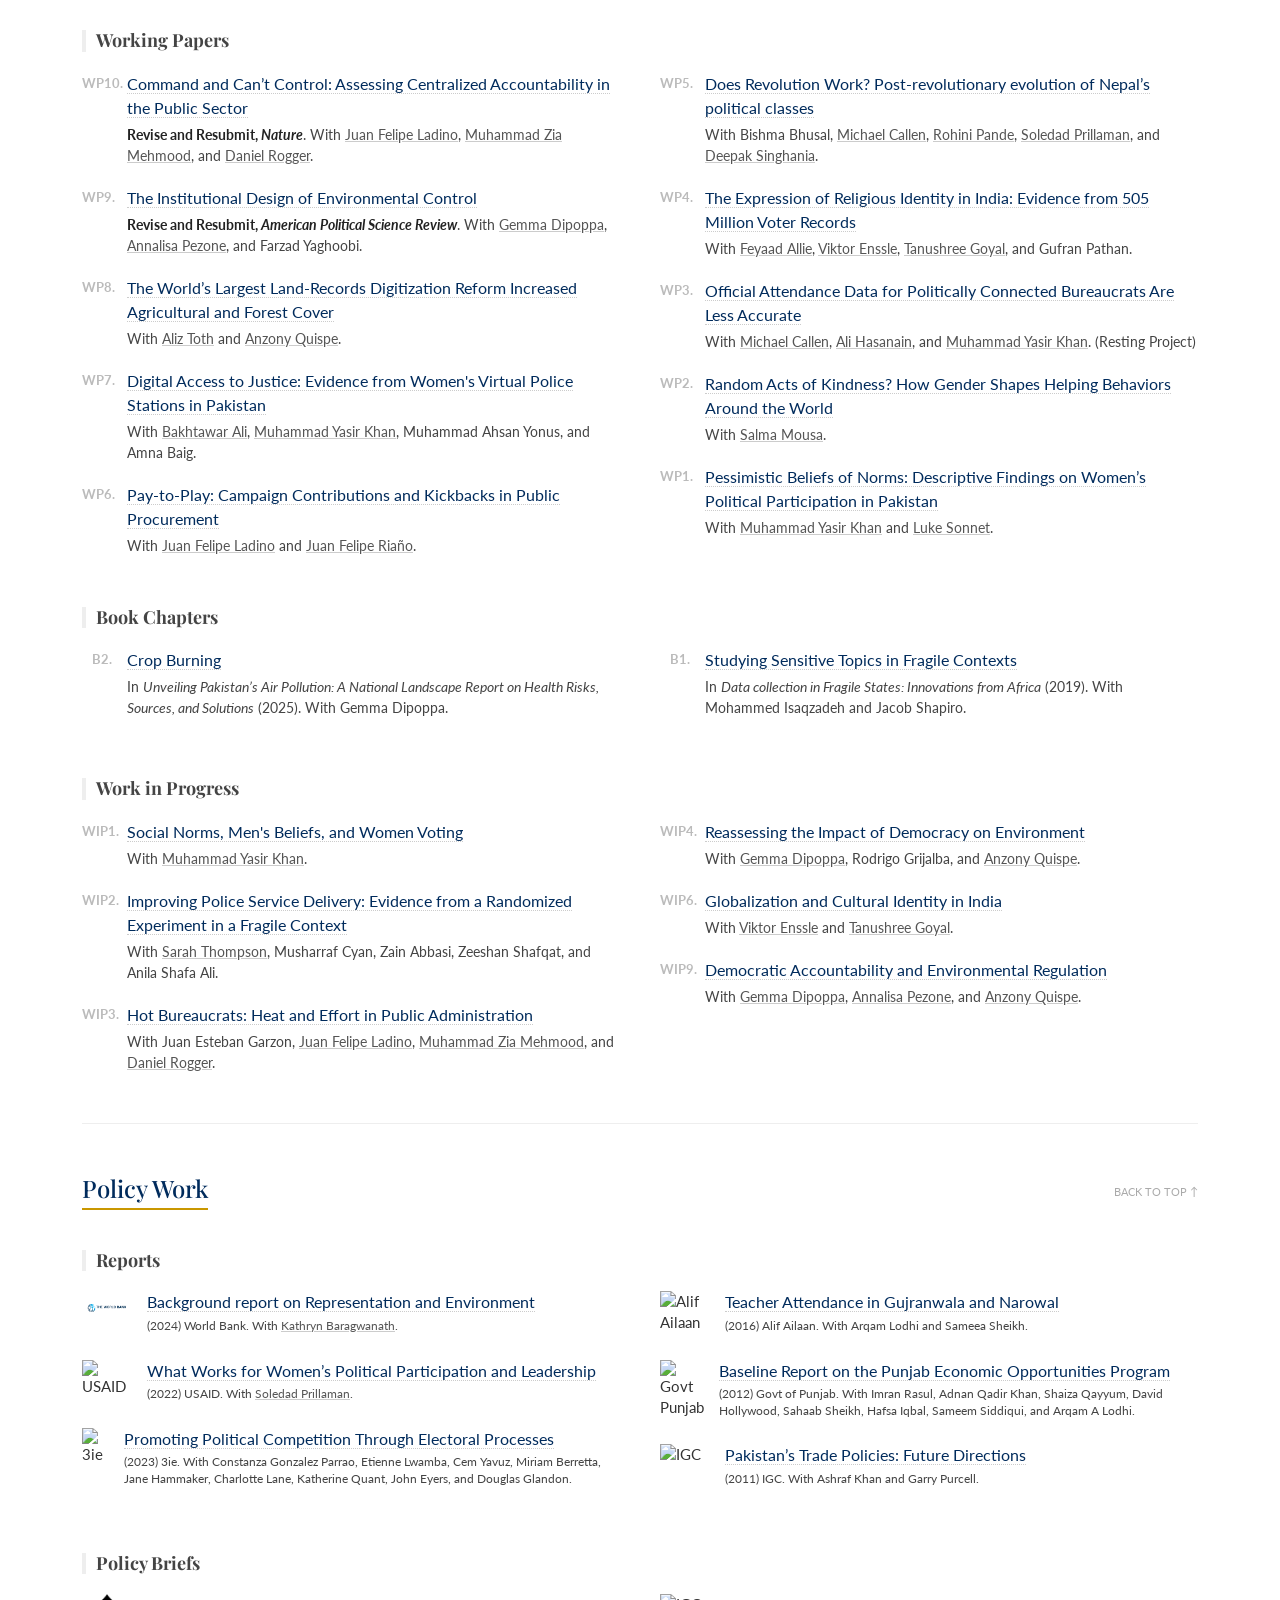
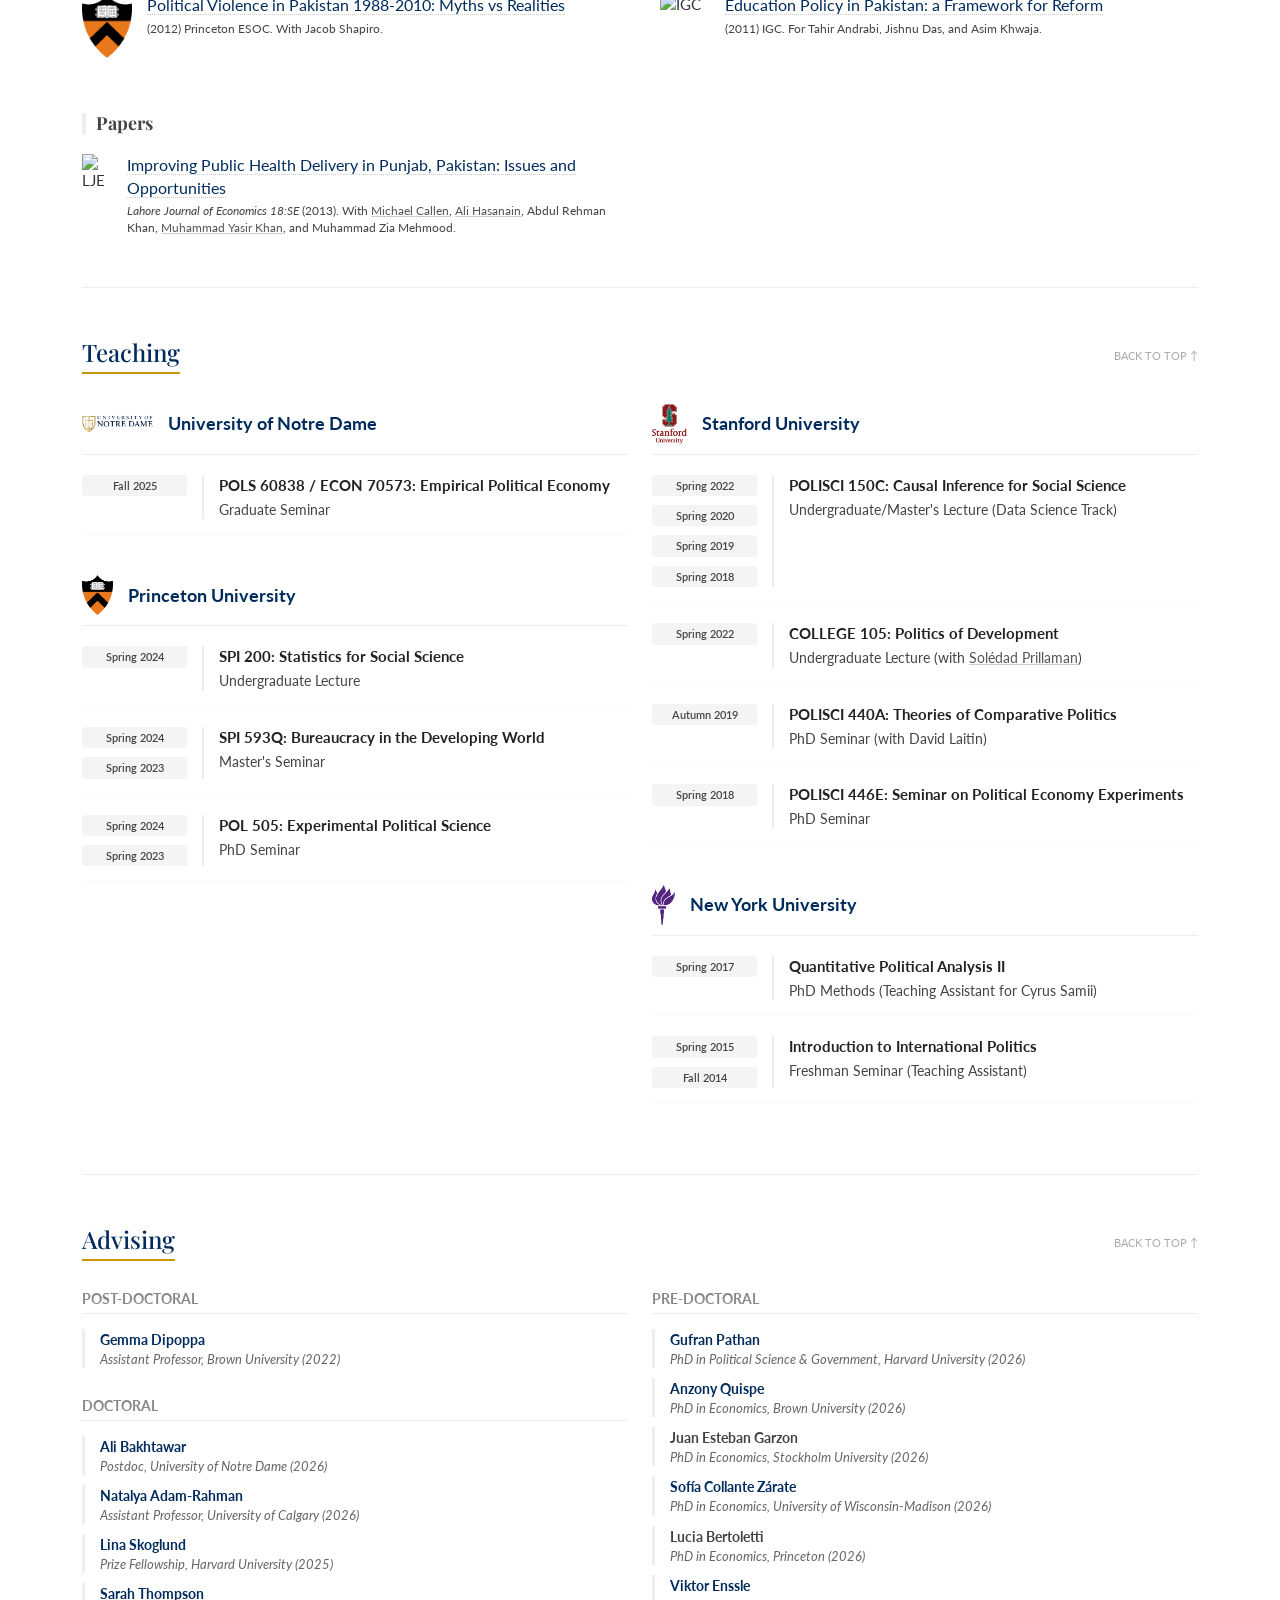
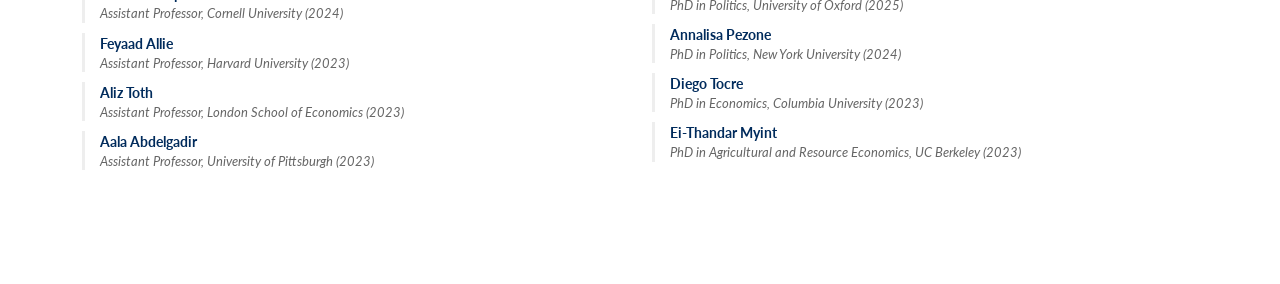
==== commit 9f077f52: "Update index.html" ====
--- a/index.html
+++ b/index.html
@@ -747,30 +747,30 @@
                 <div class="item-row">
                     <div class="item-number">WP10.</div>
                     <div class="item-content">
+                        <a href="https://www.dropbox.com/scl/fi/vxpx3zjl5lz1sojicycg5/GulzarLadinoMehmoodRogger_Command.pdf?rlkey=fpxz1rbnk3eo4fxi7u4ctji0y&raw=1" class="item-title" target="_blank">Command and Can’t Control: Assessing Centralized Accountability in the Public Sector</a>
+                        <i class="fas fa-chevron-down abstract-trigger" onclick="toggleAbs('abswp9')"></i>
+                        <div class="item-meta"><strong>Revise and Resubmit, <em>Nature</em></strong>. With <a href="https://sites.google.com/view/juanfladino/">Juan Felipe Ladino</a>, <a href="https://scholar.google.com/citations?user=rVX87fYAAAAJ&hl=en">Muhammad Zia Mehmood</a>, and <a href="http://www.danrogger.com/">Daniel Rogger</a>.</div>
+                        <div id="abswp9" class="abstract-text">A long-established approach to management in government has been the transmission of information up a hierarchy, centralized decision-making, and centralized accountability; colloquially known as `command-and-control.’ This paper examines the effectiveness of a centralized accountability system implemented at scale in Punjab, Pakistan. The scheme automatically identified poorly performing jurisdictions for the attention of central management. Using random variation in the intensity of the scheme’s implementation, we show that corresponding de facto punishments had negligible impact on school or student outcomes.</div>
+                    </div>
+                </div>
+
+                <div class="item-row">
+                    <div class="item-number">WP9.</div>
+                    <div class="item-content">
+                        <a href="https://www.dropbox.com/scl/fi/hl0c4uhzju4trfk4jazpy/DipoppaGulzarPezoneYaghoobi_InstitutionalDesignEnvControl.pdf?rlkey=lx43ljvyz7n660y082d2tpygm&raw=1" class="item-title" target="_blank">The Institutional Design of Environmental Control</a>
+                        <i class="fas fa-chevron-down abstract-trigger" onclick="toggleAbs('abswp8_env')"></i>
+                        <div class="item-meta"><strong>Revise and Resubmit, <em>American Political Science Review</em></strong>. With <a href="https://www.gemmadipoppa.com/" target="_blank">Gemma Dipoppa</a>, <a href="https://sites.google.com/nyu.edu/annalisapezone" target="_blank">Annalisa Pezone</a>, and Farzad Yaghoobi.</div>
+                        <div id="abswp8_env" class="abstract-text">Governments routinely regulate activities that generate cross-jurisdictional spillovers, like pollution. Yet, the dominant institutional reform for improving governance, administrative fragmentation, can undermine the coordination needed to manage them. We formalize this tradeoff in a model where fragmentation simultaneously strengthens monitoring capacity and weakens cross-jurisdictional coordination, producing a U-shaped relationship between the number of jurisdictions and pollution. We test the model using administrative splits in India and Pakistan. Staggered difference-in-differences estimates show that fragmentation increases pollution overall, but this increase incorporates two opposing forces: emissions increase near newly created borders, consistent with coordination failures, while areas that gain administrative proximity experience reductions, consistent with capacity improvements. Using these estimates to recover the model's structural parameters, we find that current number of jurisdictions exceed the pollution-minimizing optimum. These results show that reforms designed to enhance state capacity can backfire when regulated activities include cross-jurisdictional spillovers, highlighting a fundamental tension in institutional design.</div>
+                    </div>
+                </div>
+
+                <div class="item-row">
+                    <div class="item-number">WP8.</div>
+                    <div class="item-content">
                         <a href="https://www.dropbox.com/scl/fi/ob21okywfbvztdl0fn8ly/gulzartothquispe.pdf?rlkey=on0yyzqgx0arkicu9dmrctxkf&raw=1" class="item-title" target="_blank">The World’s Largest Land-Records Digitization Reform Increased Agricultural and Forest Cover</a>
                         <i class="fas fa-chevron-down abstract-trigger" onclick="toggleAbs('abswp10_land')"></i>
                         <div class="item-meta">With <a href="http://aliztoth.com/" target="_blank">Aliz Toth</a> and <a href="https://anzonyquispe.github.io/scientific/science.html" target="_blank">Anzony Quispe</a>.</div>
                         <div id="abswp10_land" class="abstract-text">Agriculture and forests are often viewed as competing land uses, and stronger land tenure is expected to sharpen that competition by making land easier to clear and cultivate. We revisit this trade-off using the Digital India Land Records Modernization Programme, which digitized over 380 million land records across more than 630,000 villages while leaving property rights unchanged. Exploiting its staggered rollout in a difference-in-differences framework, we find that agricultural and forest cover both increased, in spatially separate areas. This pattern fits India’s dry-forest ecology, where cultivation and forest are interspersed, unlike rainforest frontiers. Reduced transaction costs for citizens and the state appear to drive the results. Land conflict declined, agriculture expanded where credit access had been limited, and forest cover improved in state-protected areas. These results indicate that digital land administration can have biophysical consequences without reallocating rights.</div>
-                    </div>
-                </div>
-
-                <div class="item-row">
-                    <div class="item-number">WP9.</div>
-                    <div class="item-content">
-                        <a href="https://www.dropbox.com/scl/fi/vxpx3zjl5lz1sojicycg5/GulzarLadinoMehmoodRogger_Command.pdf?rlkey=fpxz1rbnk3eo4fxi7u4ctji0y&raw=1" class="item-title" target="_blank">Command and Can’t Control: Assessing Centralized Accountability in the Public Sector</a>
-                        <i class="fas fa-chevron-down abstract-trigger" onclick="toggleAbs('abswp9')"></i>
-                        <div class="item-meta"><strong>Revise and Resubmit, <em>Nature</em></strong>. With <a href="https://sites.google.com/view/juanfladino/">Juan Felipe Ladino</a>, <a href="https://scholar.google.com/citations?user=rVX87fYAAAAJ&hl=en">Muhammad Zia Mehmood</a>, and <a href="http://www.danrogger.com/">Daniel Rogger</a>.</div>
-                        <div id="abswp9" class="abstract-text">A long-established approach to management in government has been the transmission of information up a hierarchy, centralized decision-making, and centralized accountability; colloquially known as `command-and-control.’ This paper examines the effectiveness of a centralized accountability system implemented at scale in Punjab, Pakistan. The scheme automatically identified poorly performing jurisdictions for the attention of central management. Using random variation in the intensity of the scheme’s implementation, we show that corresponding de facto punishments had negligible impact on school or student outcomes.</div>
-                    </div>
-                </div>
-
-                <div class="item-row">
-                    <div class="item-number">WP8.</div>
-                    <div class="item-content">
-                        <a href="https://www.dropbox.com/scl/fi/hl0c4uhzju4trfk4jazpy/DipoppaGulzarPezoneYaghoobi_InstitutionalDesignEnvControl.pdf?rlkey=lx43ljvyz7n660y082d2tpygm&raw=1" class="item-title" target="_blank">The Institutional Design of Environmental Control</a>
-                        <i class="fas fa-chevron-down abstract-trigger" onclick="toggleAbs('abswp8_env')"></i>
-                        <div class="item-meta"><strong>Revise and Resubmit, <em>American Political Science Review</em></strong>. With <a href="https://www.gemmadipoppa.com/" target="_blank">Gemma Dipoppa</a>, <a href="https://sites.google.com/nyu.edu/annalisapezone" target="_blank">Annalisa Pezone</a>, and Farzad Yaghoobi.</div>
-                        <div id="abswp8_env" class="abstract-text">Governments routinely regulate activities that generate cross-jurisdictional spillovers, like pollution. Yet, the dominant institutional reform for improving governance, administrative fragmentation, can undermine the coordination needed to manage them. We formalize this tradeoff in a model where fragmentation simultaneously strengthens monitoring capacity and weakens cross-jurisdictional coordination, producing a U-shaped relationship between the number of jurisdictions and pollution. We test the model using administrative splits in India and Pakistan. Staggered difference-in-differences estimates show that fragmentation increases pollution overall, but this increase incorporates two opposing forces: emissions increase near newly created borders, consistent with coordination failures, while areas that gain administrative proximity experience reductions, consistent with capacity improvements. Using these estimates to recover the model's structural parameters, we find that current number of jurisdictions exceed the pollution-minimizing optimum. These results show that reforms designed to enhance state capacity can backfire when regulated activities include cross-jurisdictional spillovers, highlighting a fundamental tension in institutional design.</div>
                     </div>
                 </div>
 
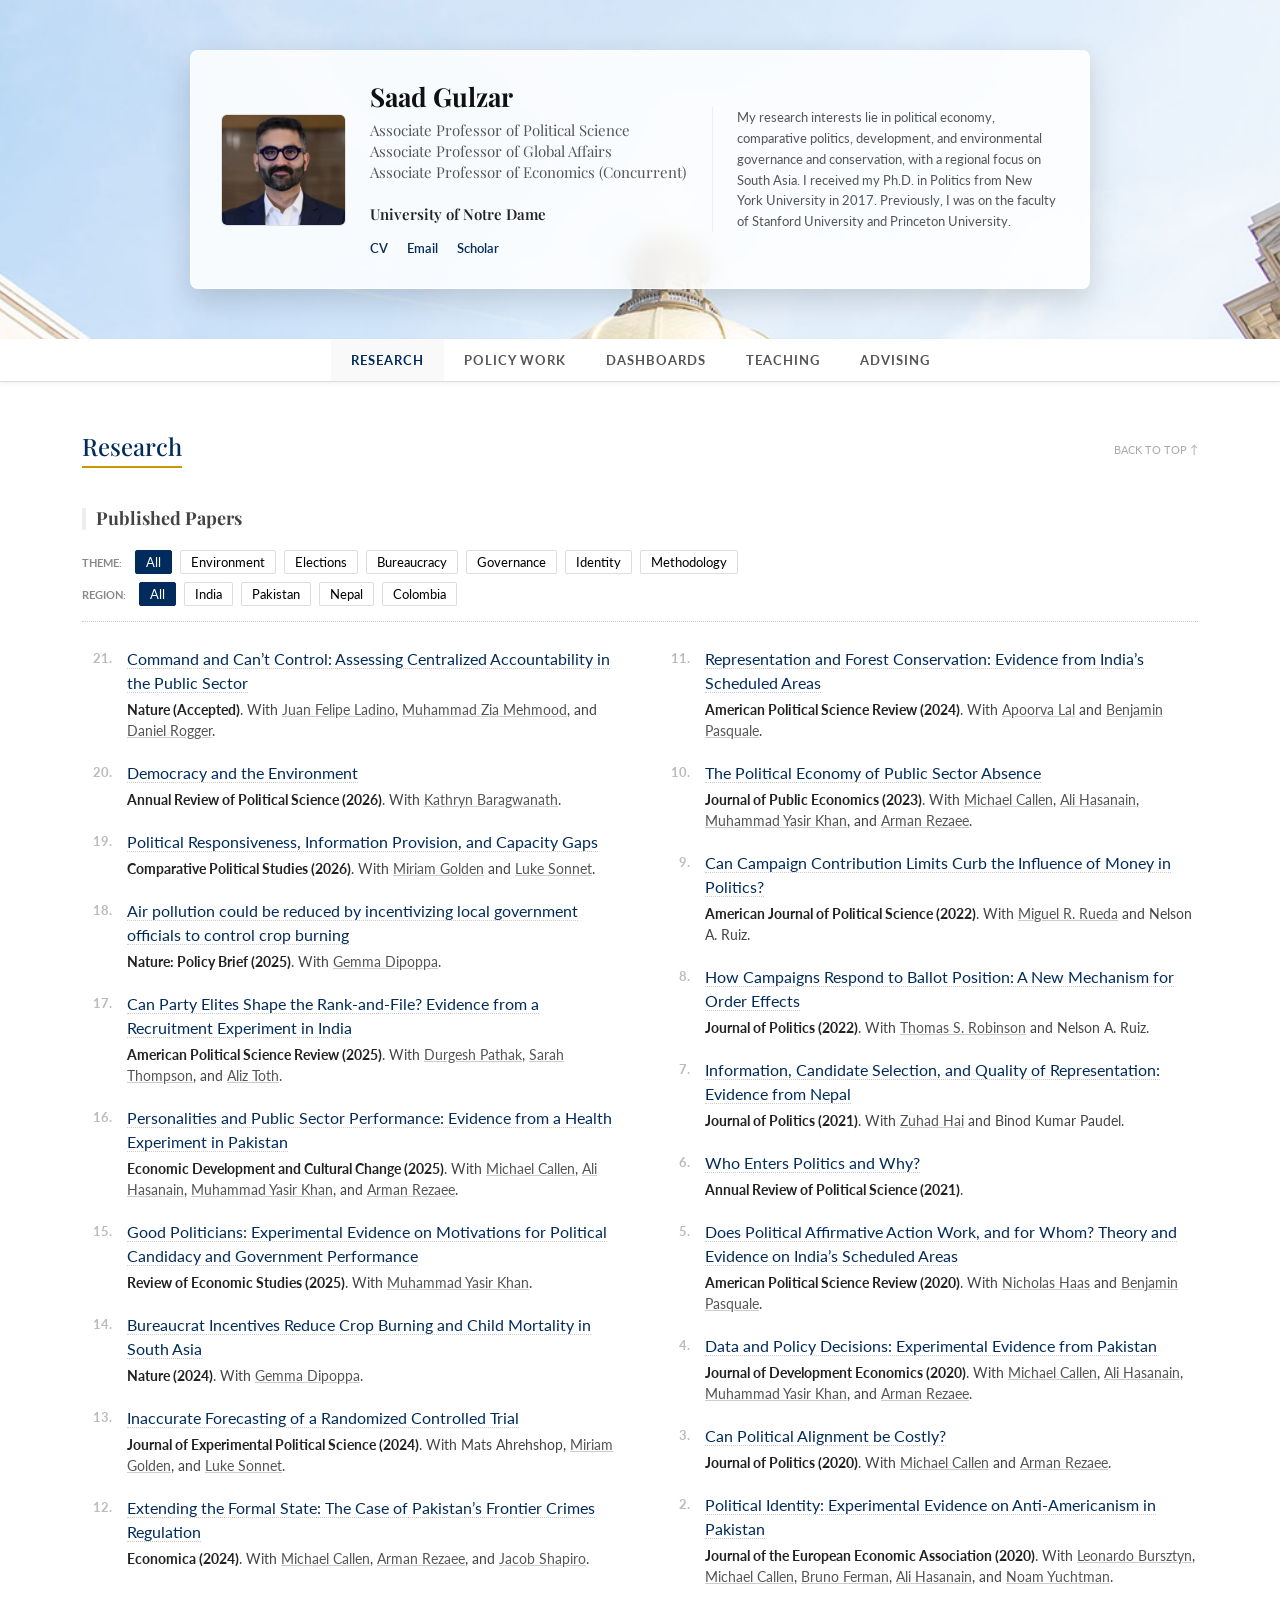
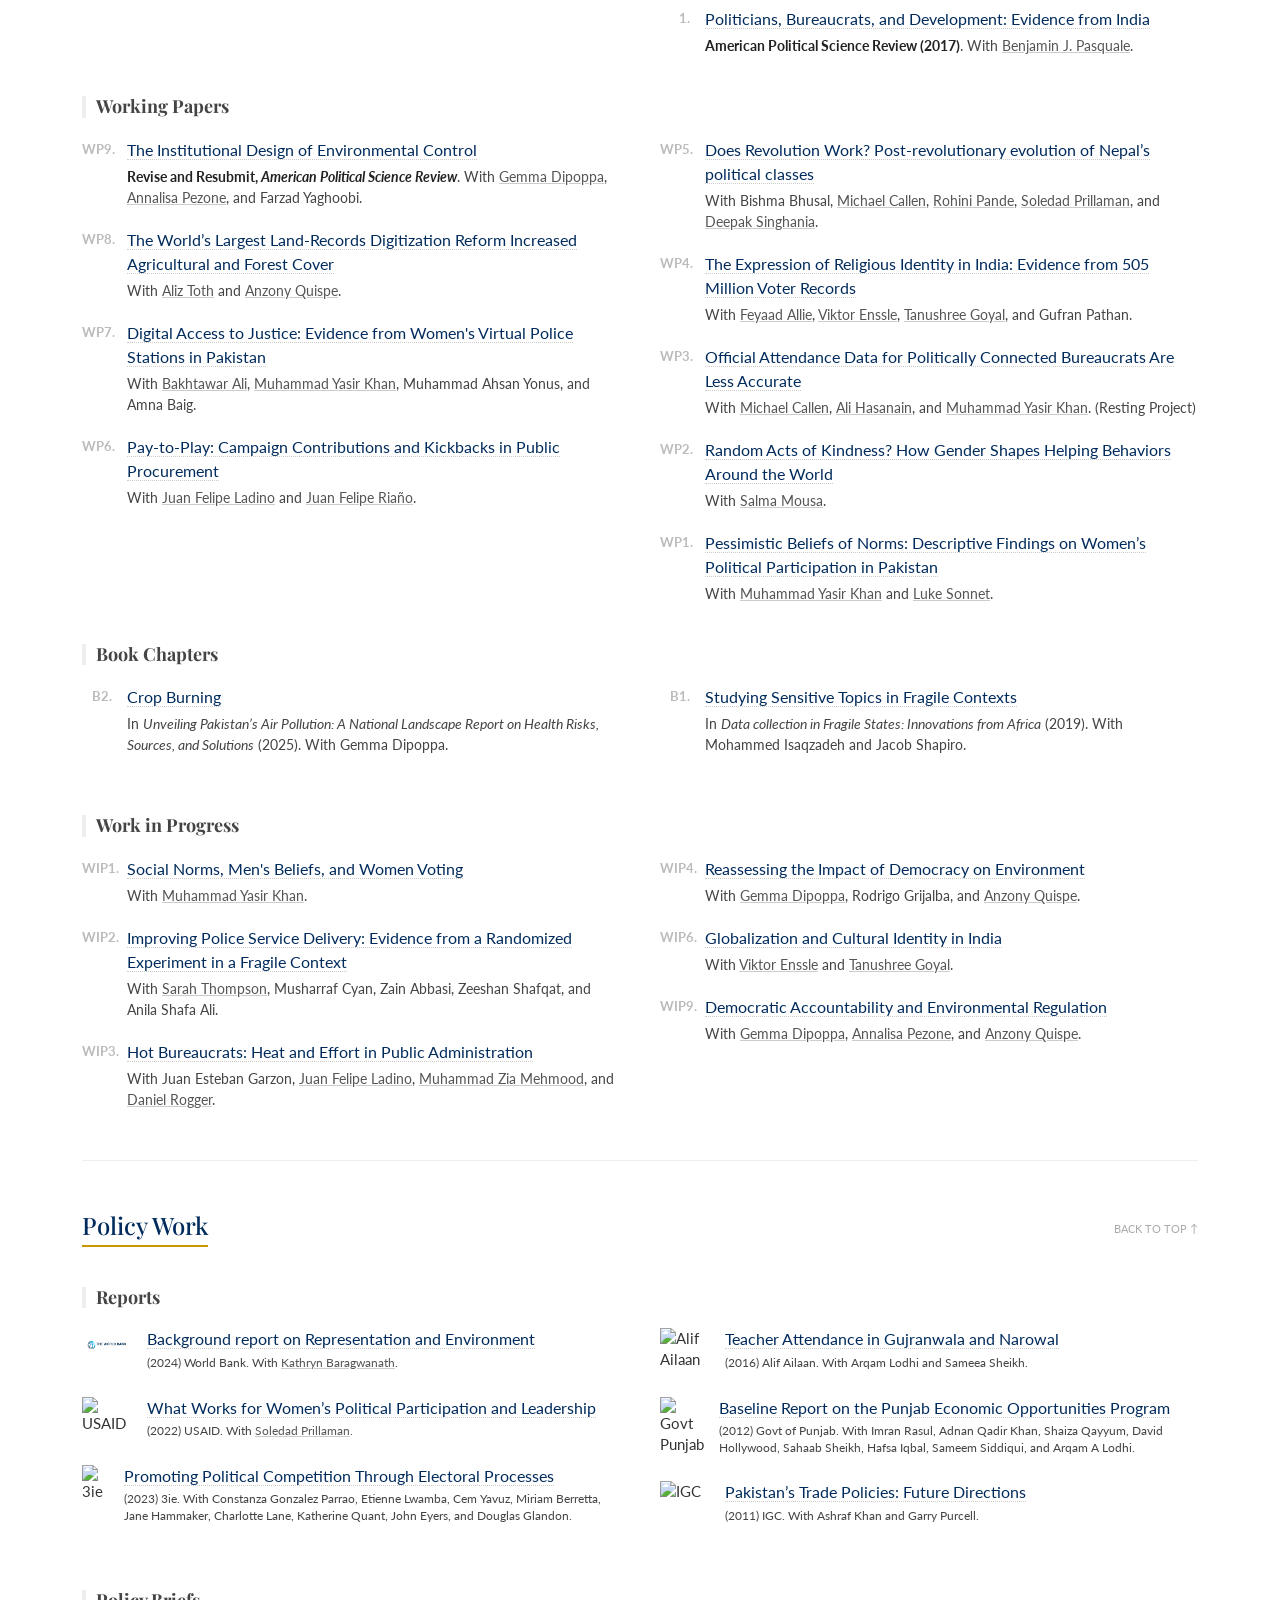
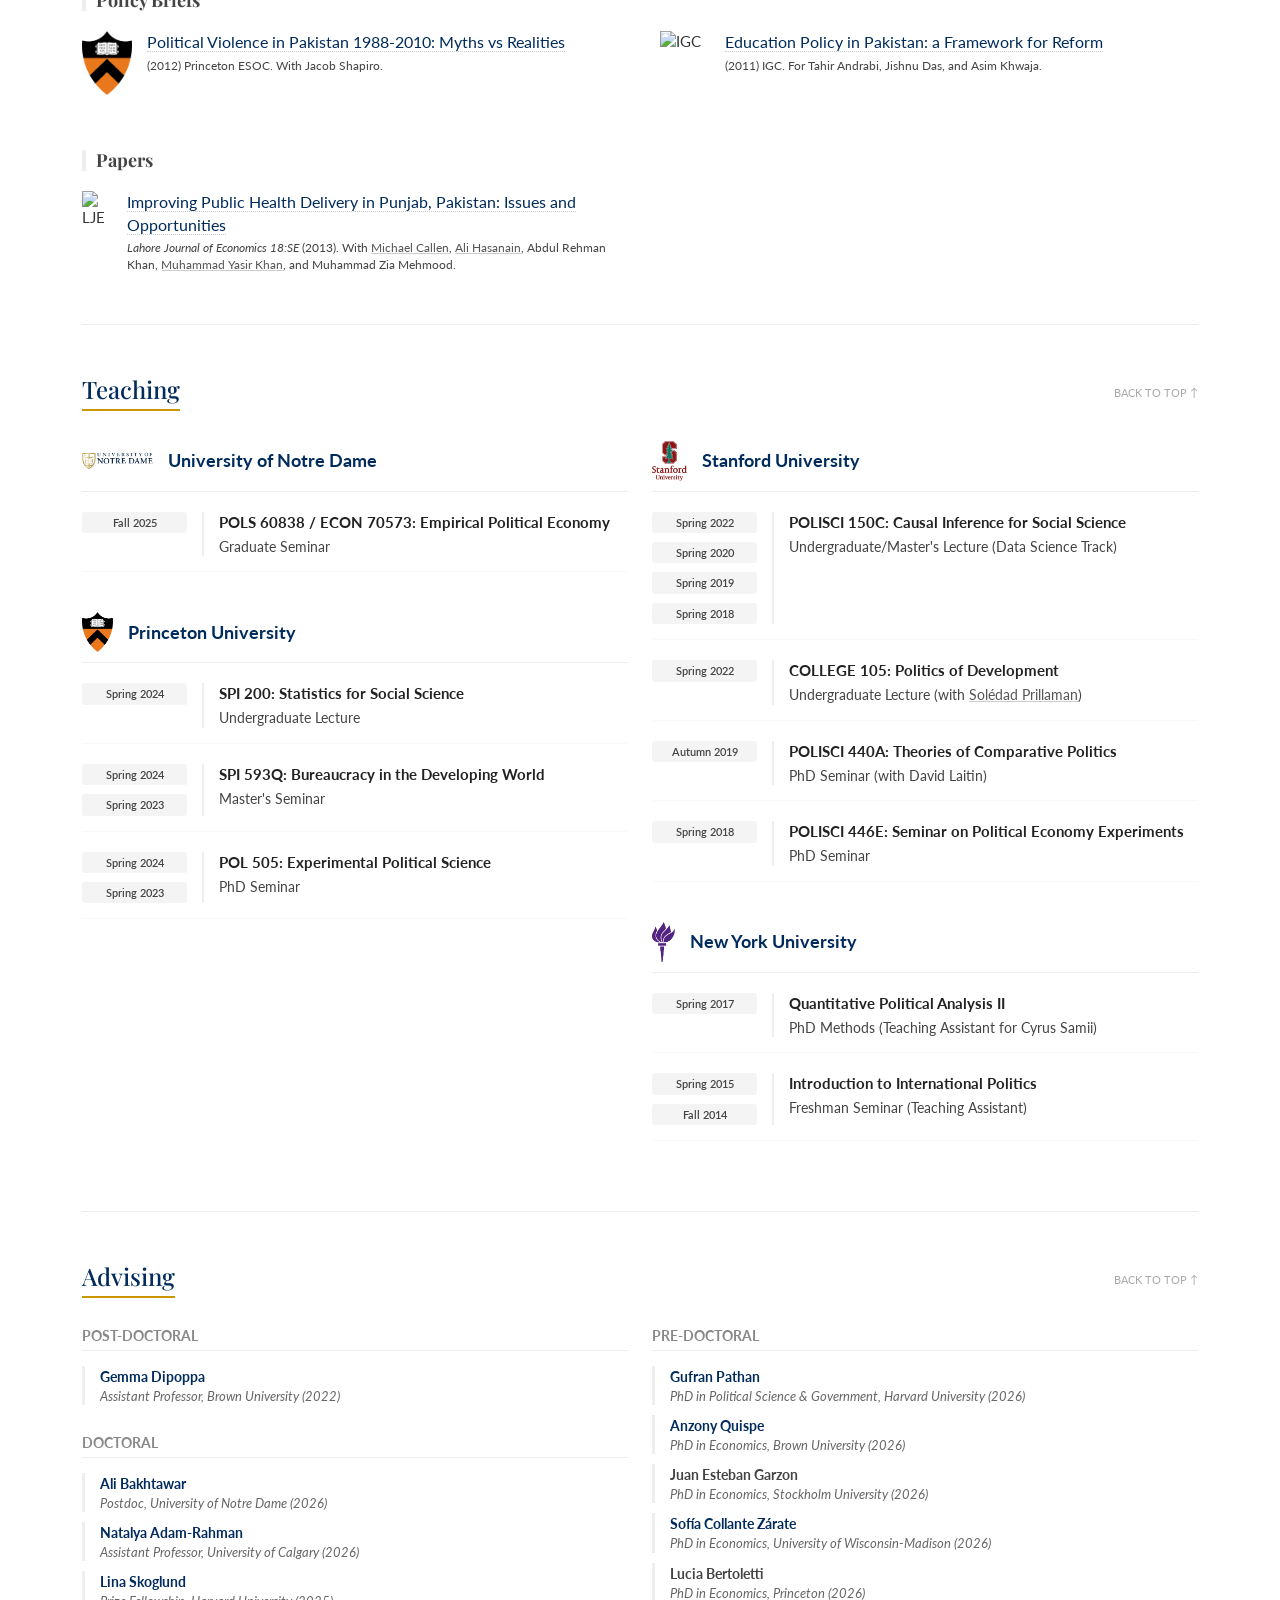
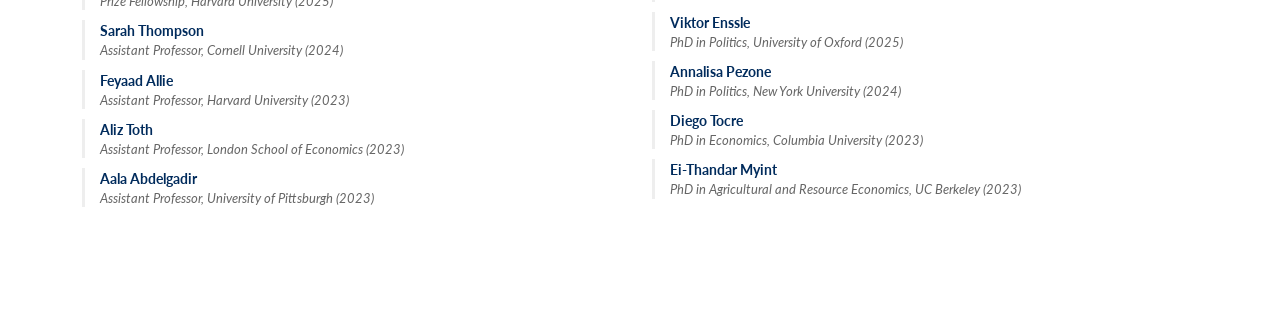
==== commit 374ebb51: "Promote command paper and update publication years This update moves the "Command and Can’t Control"" ====
--- a/index.html
+++ b/index.html
@@ -329,13 +329,27 @@
             
             <div id="published-list" class="two-column-list">
 
+                <div class="item-row theme-bur theme-gov region-pak">
+                    <div class="item-number">21.</div>
+                    <div class="item-content">
+                        <a href="https://www.dropbox.com/scl/fi/vxpx3zjl5lz1sojicycg5/GulzarLadinoMehmoodRogger_Command.pdf?rlkey=fpxz1rbnk3eo4fxi7u4ctji0y&raw=1" class="item-title" target="_blank">Command and Can’t Control: Assessing Centralized Accountability in the Public Sector</a>
+                        <i class="fas fa-chevron-down abstract-trigger" onclick="toggleAbs('abs21')"></i>
+                        <div class="item-meta">
+                            <strong>Nature (Accepted)</strong>. With <a href="https://sites.google.com/view/juanfladino/">Juan Felipe Ladino</a>, <a href="https://scholar.google.com/citations?user=rVX87fYAAAAJ&hl=en">Muhammad Zia Mehmood</a>, and <a href="http://www.danrogger.com/">Daniel Rogger</a>.
+                        </div>
+                        <div id="abs21" class="abstract-text">
+                            A long-established approach to management in government has been the transmission of information up a hierarchy, centralized decision-making, and centralized accountability; colloquially known as `command-and-control.’ This paper examines the effectiveness of a centralized accountability system implemented at scale in Punjab, Pakistan. The scheme automatically identified poorly performing jurisdictions for the attention of central management. Using random variation in the intensity of the scheme’s implementation, we show that corresponding de facto punishments had negligible impact on school or student outcomes.
+                        </div>
+                    </div>
+                </div>
+
                 <div class="item-row theme-env theme-elec region-global">
                     <div class="item-number">20.</div>
                     <div class="item-content">
                         <a href="https://www.dropbox.com/scl/fi/ixtd61dhbb4wusa5i7g0f/BaragwanathGulzar_ARPS.pdf?rlkey=s36r2eizps2vbx0x2klvs8dus&raw=1" class="item-title" target="_blank">Democracy and the Environment</a>
                         <i class="fas fa-chevron-down abstract-trigger" onclick="toggleAbs('abs20')"></i>
                         <div class="item-meta">
-                            <strong>Annual Review of Political Science (Forthcoming)</strong>. With <a href="https://kathrynbaragwanath.com/">Kathryn Baragwanath</a>.
+                            <strong>Annual Review of Political Science (2026)</strong>. With <a href="https://kathrynbaragwanath.com/">Kathryn Baragwanath</a>.
                         </div>
                         <div id="abs20" class="abstract-text">
                             We survey research on the relationship between democracy and the environment. The first part of our review examines how democratic systems influence environmental outcomes. We show scholars find, at best, a weakly positive correlation between democracy and environment, with little support for the proposed Democratic Environmental Kuznets Curve, a finding we confirm with new data. We argue that democracy is too coarse a category to capture variation in environmental outcomes. Therefore, the second part of the review surveys how specific institutional features structure principal-agent relationships between citizens, leaders, and organized groups. We showcase that effective environmental governance depends on institutions that align incentives, reduce informational asymmetries, and match temporal horizons. These can arise in democracies but can also, under particular conditions, appear in autocratic contexts such as China, where state capacity and political incentives have aligned to produce targeted improvements. We conclude by identifying key open questions and promising directions for future research.
@@ -352,7 +366,7 @@
                         <a href="https://www.dropbox.com/scl/fi/bfklqn3u2ifhl5fsngqno/GoldenGulzarSonnet_Capacity.pdf?rlkey=86t9r06hsjur8zs43l7enwdh1&raw=1" class="item-title" target="_blank">Political Responsiveness, Information Provision, and Capacity Gaps</a>
                         <i class="fas fa-chevron-down abstract-trigger" onclick="toggleAbs('abs19')"></i>
                         <div class="item-meta">
-                            <strong>Comparative Political Studies (Forthcoming)</strong>. With <a href="http://www.golden.polisci.ucla.edu/">Miriam Golden</a> and <a href="http://lukesonnet.github.io/">Luke Sonnet</a>.
+                            <strong>Comparative Political Studies (2026)</strong>. With <a href="http://www.golden.polisci.ucla.edu/">Miriam Golden</a> and <a href="http://lukesonnet.github.io/">Luke Sonnet</a>.
                         </div>
                         <div id="abs19" class="abstract-text">
                             To investigate whether lack of information is one reason politicians may be unresponsive to voter preferences, we conduct a randomized control trial with senior politicians in Pakistan that collects citizen preferences using Interactive Voice Response (IVR). IVR allows politicians to script questions for citizens and allows the latter to respond on their cell phones. There is strong politician interest in soliciting opinions via IVR; additionally, response rates by citizens are relatively high. Nonetheless, politicians fail to use the new information to modify on-the-ground engagement with voters or service delivery. Nor do we observe improvements in citizen evaluations of politicians or in their electoral support for them. A forecasting exercise shows that experts find these null outcomes unexpected. Our findings reveal that even eager and informed politicians may be unable to respond to citizen preferences due to institutional capacity constraints, highlighting limits of information-centric theories of accountability.
@@ -743,16 +757,6 @@
 
             <h3 class="sub-header" style="margin-top: 40px; margin-bottom: 20px;">Working Papers</h3>
             <div id="working-list" class="two-column-list">
-
-                <div class="item-row">
-                    <div class="item-number">WP10.</div>
-                    <div class="item-content">
-                        <a href="https://www.dropbox.com/scl/fi/vxpx3zjl5lz1sojicycg5/GulzarLadinoMehmoodRogger_Command.pdf?rlkey=fpxz1rbnk3eo4fxi7u4ctji0y&raw=1" class="item-title" target="_blank">Command and Can’t Control: Assessing Centralized Accountability in the Public Sector</a>
-                        <i class="fas fa-chevron-down abstract-trigger" onclick="toggleAbs('abswp9')"></i>
-                        <div class="item-meta"><strong>Revise and Resubmit, <em>Nature</em></strong>. With <a href="https://sites.google.com/view/juanfladino/">Juan Felipe Ladino</a>, <a href="https://scholar.google.com/citations?user=rVX87fYAAAAJ&hl=en">Muhammad Zia Mehmood</a>, and <a href="http://www.danrogger.com/">Daniel Rogger</a>.</div>
-                        <div id="abswp9" class="abstract-text">A long-established approach to management in government has been the transmission of information up a hierarchy, centralized decision-making, and centralized accountability; colloquially known as `command-and-control.’ This paper examines the effectiveness of a centralized accountability system implemented at scale in Punjab, Pakistan. The scheme automatically identified poorly performing jurisdictions for the attention of central management. Using random variation in the intensity of the scheme’s implementation, we show that corresponding de facto punishments had negligible impact on school or student outcomes.</div>
-                    </div>
-                </div>
 
                 <div class="item-row">
                     <div class="item-number">WP9.</div>
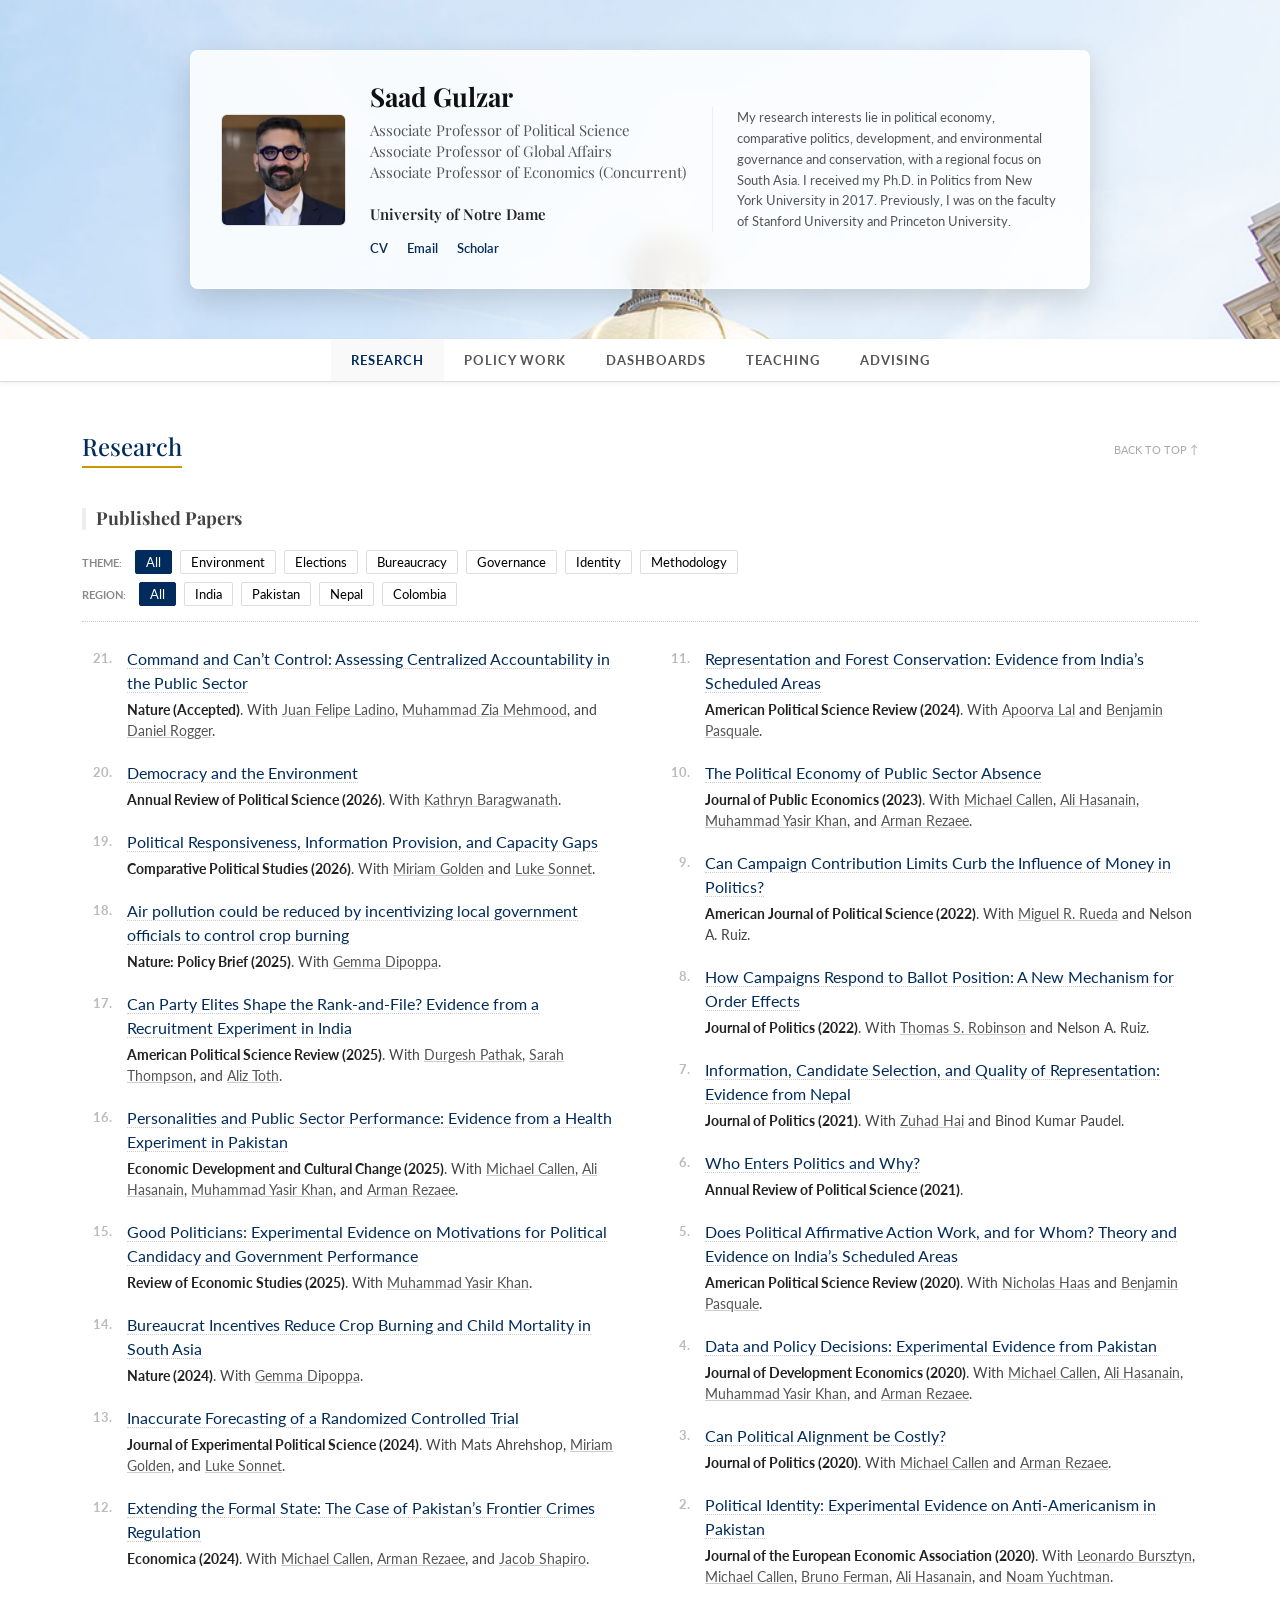
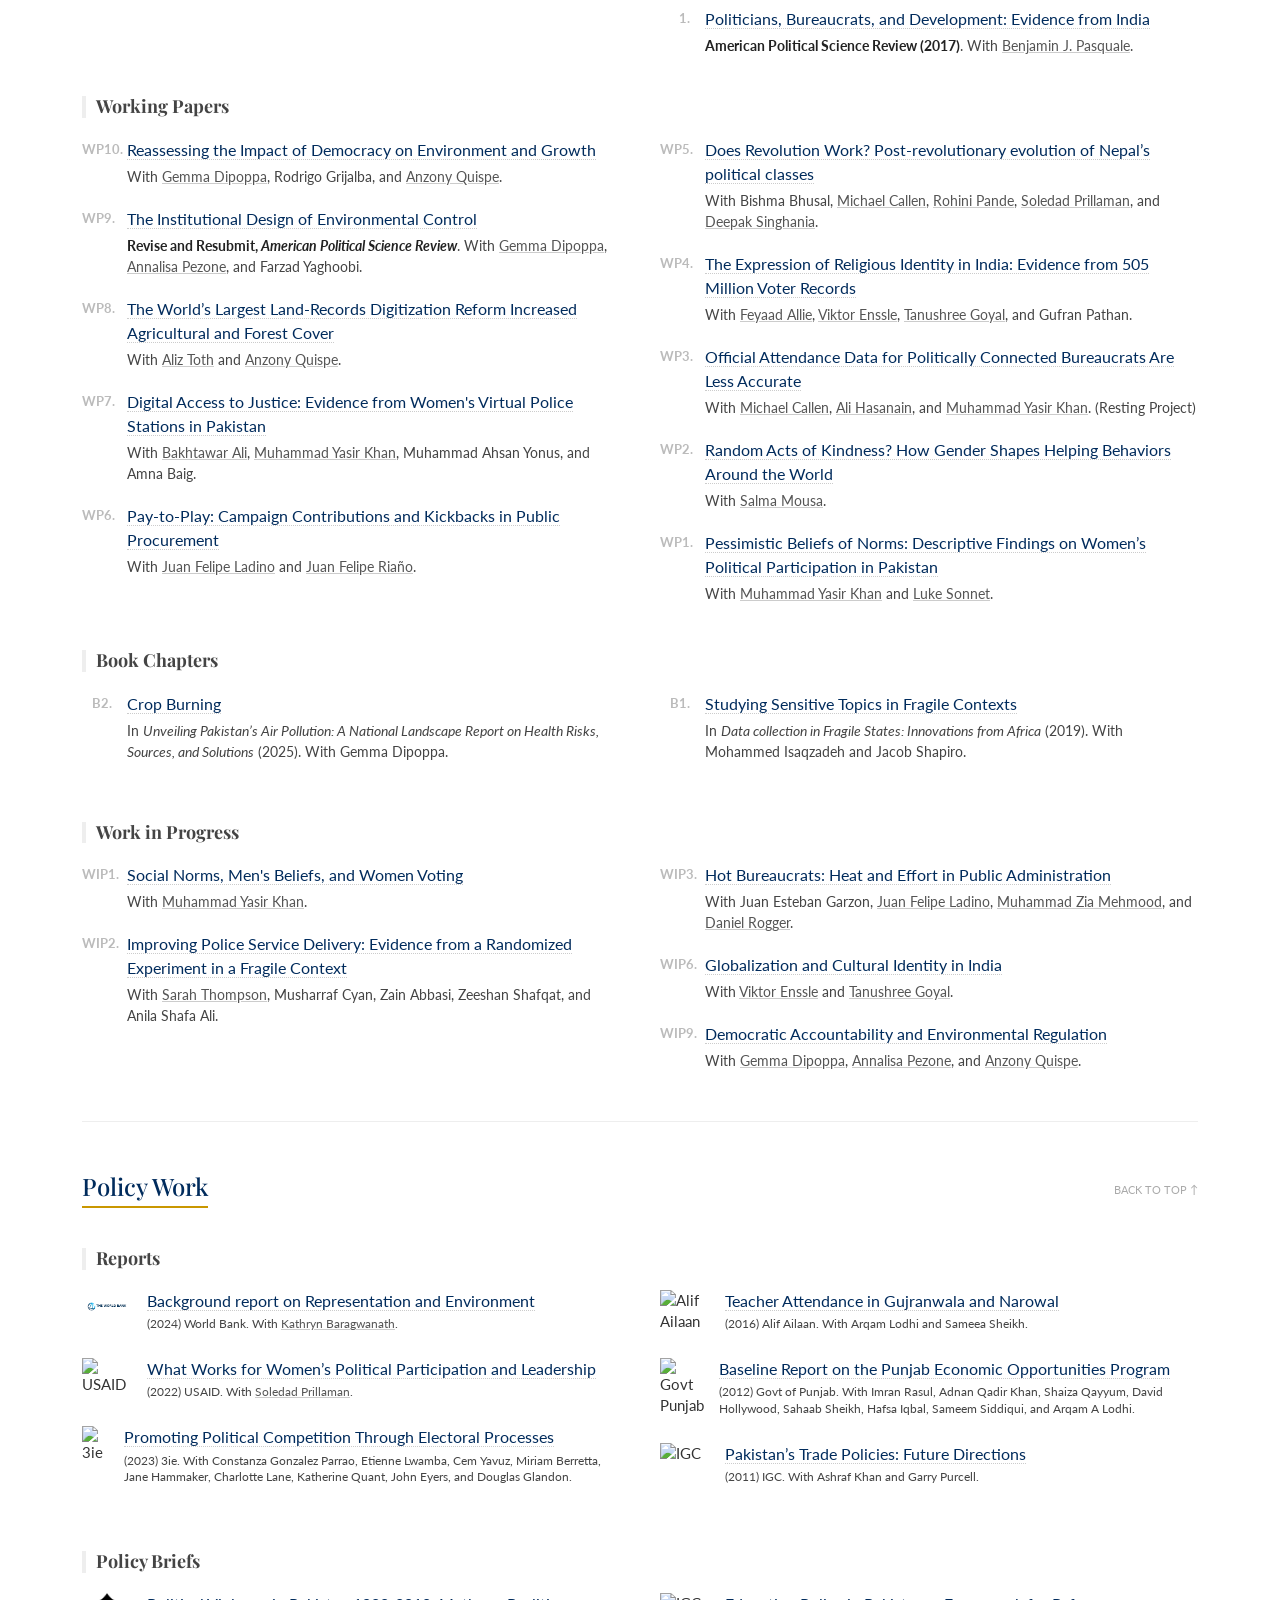
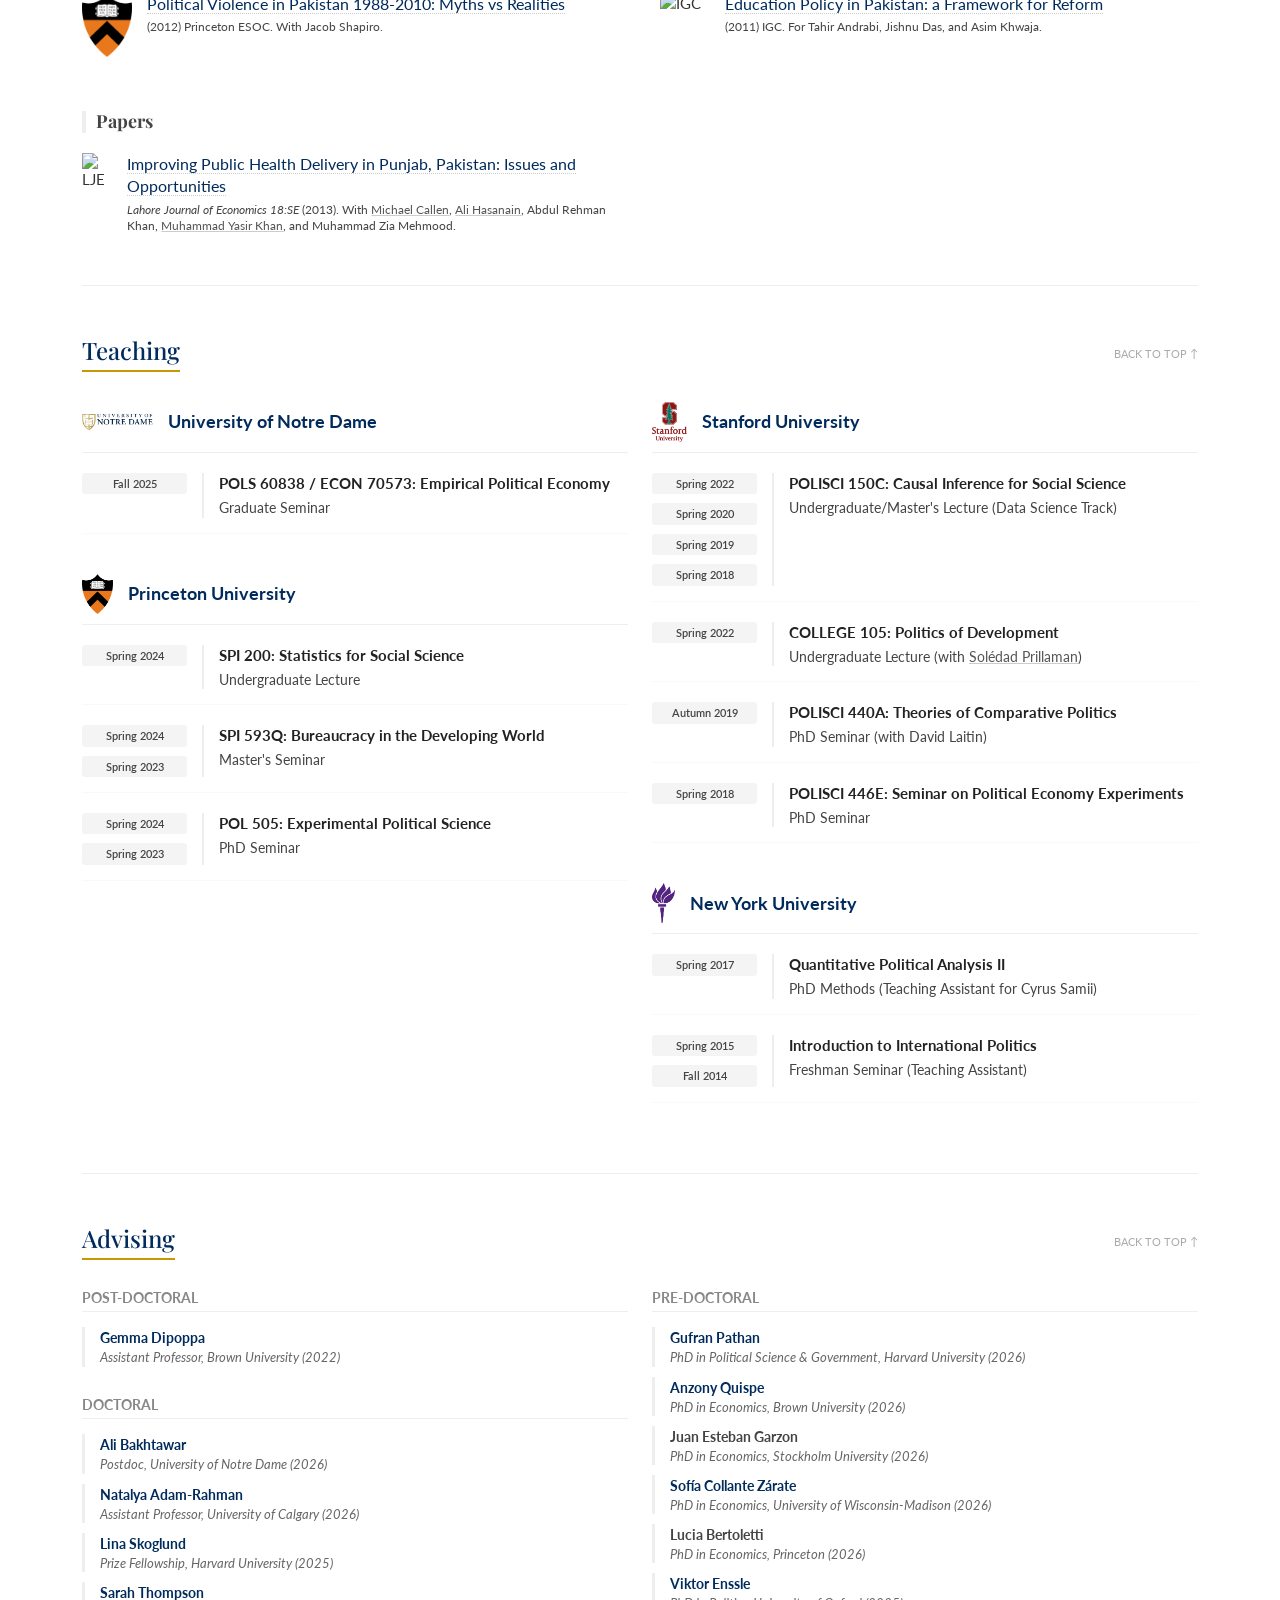
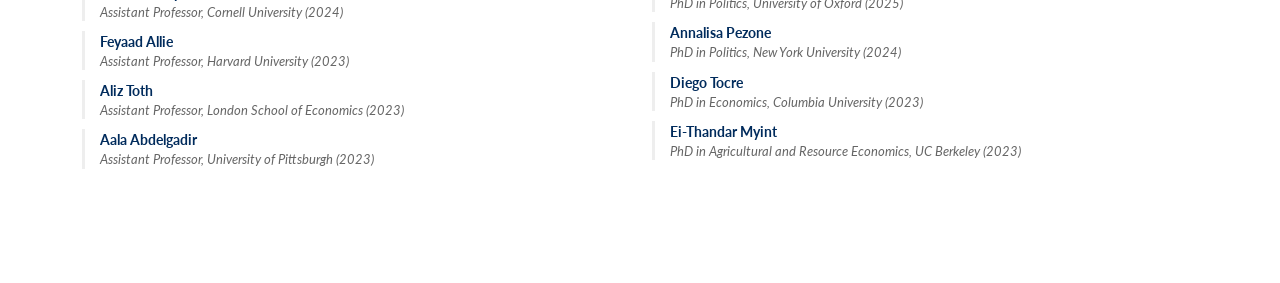
==== commit 612d9014: "Update index.html" ====
--- a/index.html
+++ b/index.html
@@ -759,6 +759,16 @@
             <div id="working-list" class="two-column-list">
 
                 <div class="item-row">
+                    <div class="item-number">WP10.</div>
+                    <div class="item-content">
+                        <a href="https://www.dropbox.com/scl/fi/7k1rg68wqg5tvd9iu67cc/DipoppaGulzarGrijalbaQuispe.pdf?rlkey=5144642nx1w3ntwypqbli1hk0&raw=1" class="item-title" target="_blank">Reassessing the Impact of Democracy on Environment and Growth</a>
+                        <i class="fas fa-chevron-down abstract-trigger" onclick="toggleAbs('abswp10_dem')"></i>
+                        <div class="item-meta">With <a href="https://www.gemmadipoppa.com/" target="_blank">Gemma Dipoppa</a>, Rodrigo Grijalba, and <a href="https://anzonyquispe.github.io/scientific/science.html" target="_blank">Anzony Quispe</a>.</div>
+                        <div id="abswp10_dem" class="abstract-text">We revisit the hypothesized tradeoff between economic growth and environmental protection by studying the impacts of democratization. Democracy may increase responsiveness to citizens’ demand for environmental quality, and also raise economic growth and pollution. Using global data and difference-in-differences estimators that fix problems in prior work, we find that democratization has no detectable effect on CO2 emissions or forest cover, and no robust effect on GDP per capita.</div>
+                    </div>
+                </div>
+
+                <div class="item-row">
                     <div class="item-number">WP9.</div>
                     <div class="item-content">
                         <a href="https://www.dropbox.com/scl/fi/hl0c4uhzju4trfk4jazpy/DipoppaGulzarPezoneYaghoobi_InstitutionalDesignEnvControl.pdf?rlkey=lx43ljvyz7n660y082d2tpygm&raw=1" class="item-title" target="_blank">The Institutional Design of Environmental Control</a>
@@ -928,18 +938,6 @@
                         <div class="item-meta">With Juan Esteban Garzon, <a href="https://sites.google.com/view/juanfladino/" target="_blank">Juan Felipe Ladino</a>, <a href="https://scholar.google.com/citations?user=rVX87fYAAAAJ&hl=en" target="_blank">Muhammad Zia Mehmood</a>, and <a href="http://www.danrogger.com/" target="_blank">Daniel Rogger</a>.</div>
                         <div id="abswip3" class="abstract-text">
                             Climate shocks affect welfare not only through their direct economic consequences but also by disrupting the functioning of government institutions. We investigate how extreme heat influences bureaucratic performance and the delivery of public services. Using high-resolution satellite-based temperature data combined with monthly administrative records for more than 48,000 public schools and 3,000 education officers spanning six years in Punjab, Pakistan, we show that exposure to extreme heat substantially reduces the frequency of school inspections. Reduced bureaucratic engagement during periods of extreme heat leads to measurable declines in student learning outcomes. Our findings highlight a previously underexplored channel through which climate shocks exacerbate welfare losses: by undermining the state's ability to provide essential services.
-                        </div>
-                    </div>
-                </div>
-
-                <div class="item-row">
-                    <div class="item-number">WIP4.</div>
-                    <div class="item-content">
-                        <span class="item-title" onclick="toggleAbs('abswip4')">Reassessing the Impact of Democracy on Environment</span>
-                        <i class="fas fa-chevron-down abstract-trigger" onclick="toggleAbs('abswip4')"></i>
-                        <div class="item-meta">With <a href="https://www.gemmadipoppa.com/" target="_blank">Gemma Dipoppa</a>, Rodrigo Grijalba, and <a href="https://anzonyquispe.github.io/scientific/science.html" target="_blank">Anzony Quispe</a>.</div>
-                        <div id="abswip4" class="abstract-text">
-                            We reassess whether democratization improves environmental outcomes. Democracy may enhance government responsiveness to citizens demand for environmental quality but also increase economic growth and associated pollution. Using global data and recent advances in difference-in-differences estimation, we find that democratization has a precise null effect on both CO2 emissions at any level of GDP, suggesting that other factors than regime type might matter to explain environmental outcomes.
                         </div>
                     </div>
                 </div>
